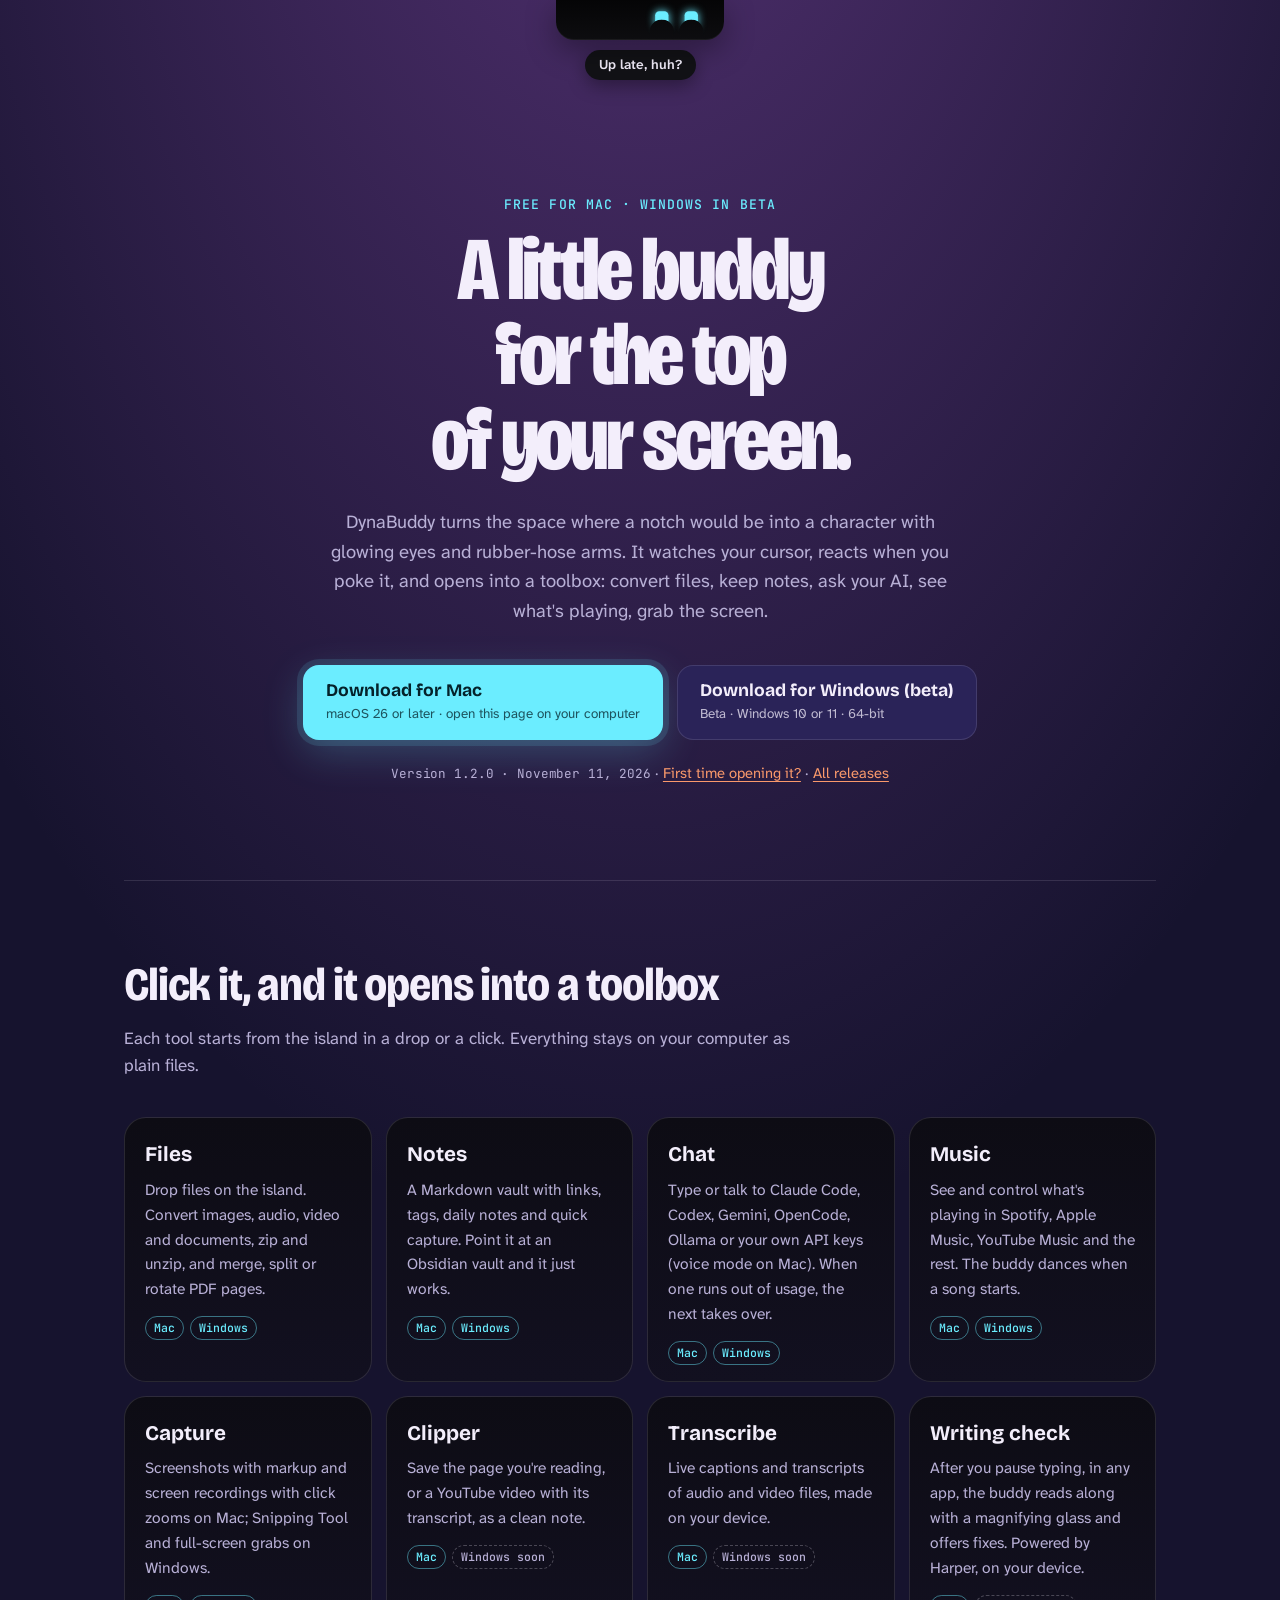
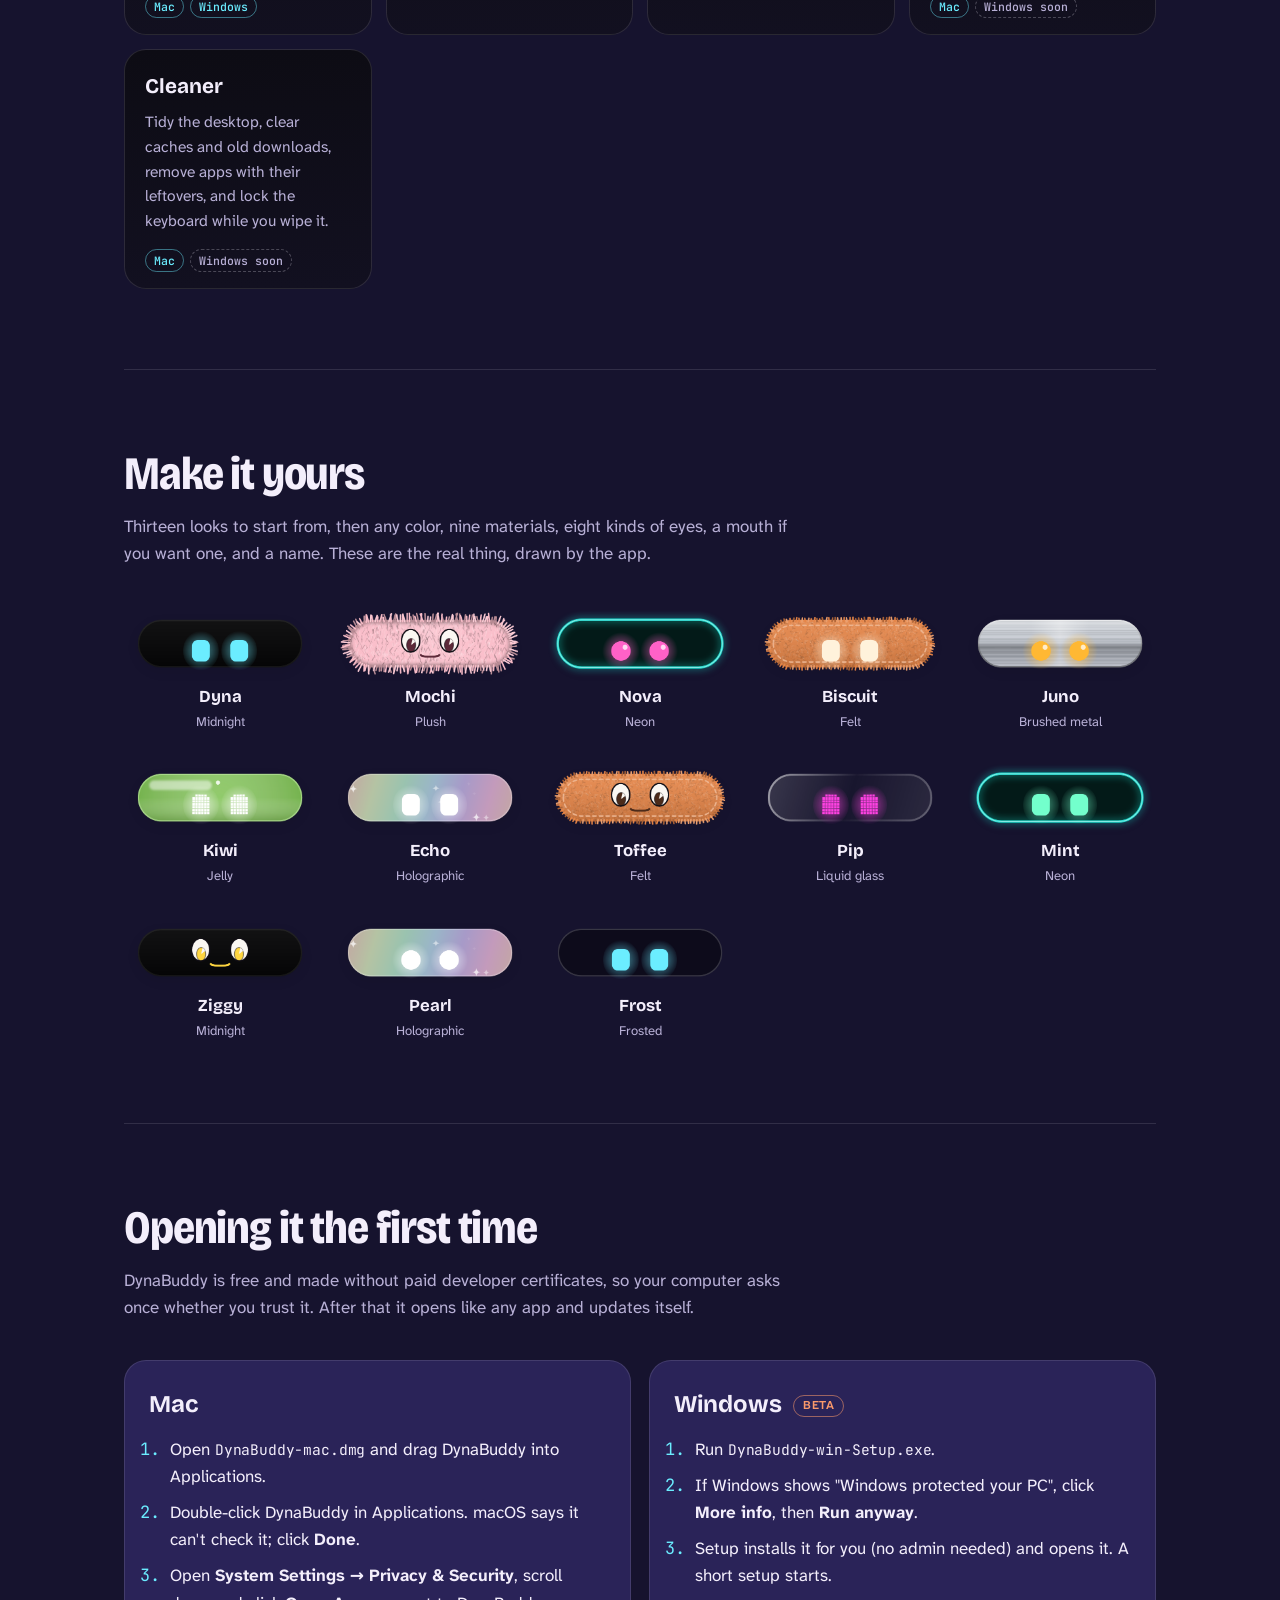
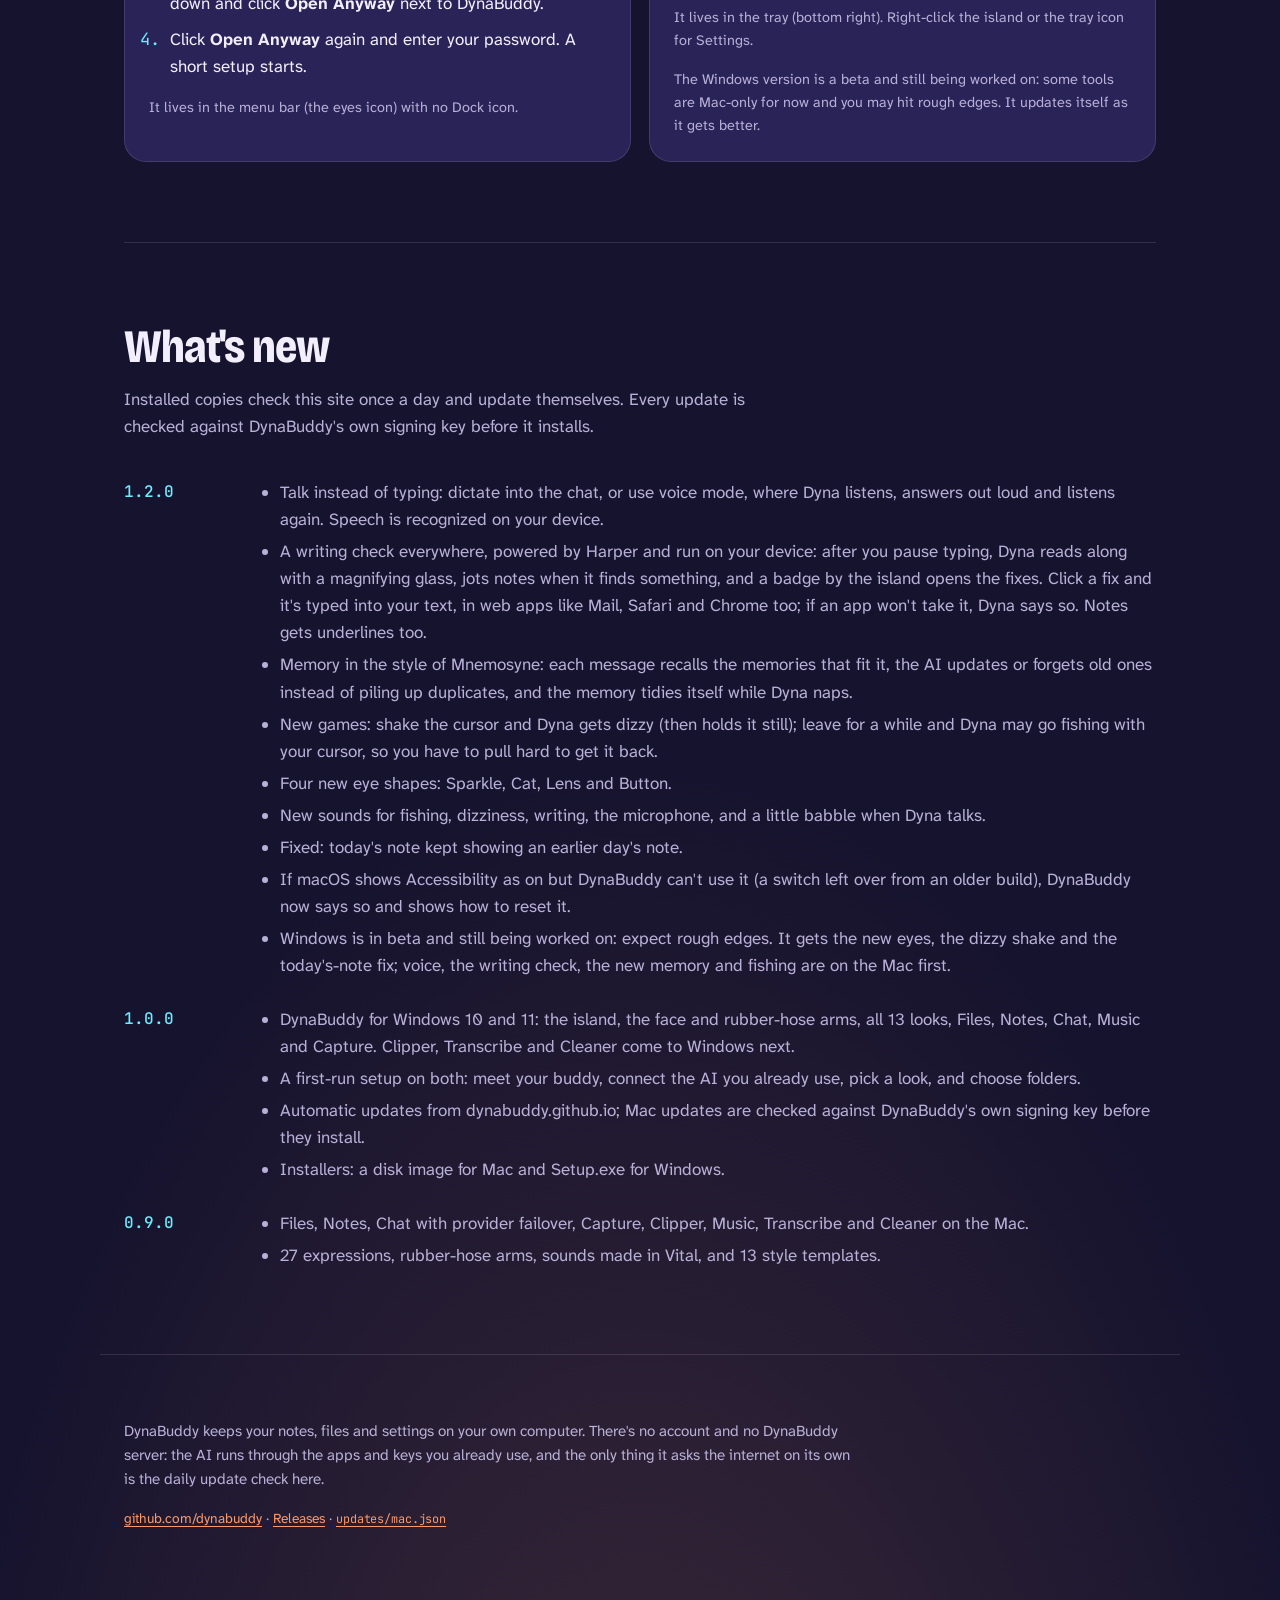
==== index.html @ 3974b32d "DynaBuddy 1.2.0" ====
<!doctype html>
<html lang="en">
<head>
  <meta charset="utf-8">
  <meta name="viewport" content="width=device-width, initial-scale=1">
  <title>DynaBuddy</title>
  <meta name="description" content="A little character that lives at the top of your screen, with a toolbox for files, notes, AI chat, music and screenshots. Free for Mac and Windows.">
  <meta property="og:title" content="DynaBuddy">
  <meta property="og:description" content="A little buddy for the top of your screen. Free for Mac and Windows.">
  <meta property="og:image" content="https://dynabuddy.github.io/img/looks/mochi.png">
  <meta name="theme-color" content="#16132e">
  <link rel="icon" href="img/icon.png">
  <link rel="preconnect" href="https://fonts.googleapis.com">
  <link rel="preconnect" href="https://fonts.gstatic.com" crossorigin>
  <link href="https://fonts.googleapis.com/css2?family=Atkinson+Hyperlegible+Next:wght@400;600&family=Bricolage+Grotesque:opsz,wdth,wght@12..96,75..100,500..800&family=JetBrains+Mono:wght@500&display=swap" rel="stylesheet">
  <link rel="stylesheet" href="style.css">
</head>
<body>
  <!-- The page's top edge is a screen's top edge, and the buddy hangs from it. -->
  <div class="island-dock" aria-hidden="false">
    <button class="island" id="island" aria-expanded="false" aria-label="DynaBuddy. Click to open, or poke it a few times.">
      <canvas id="face" width="300" height="80"></canvas>
      <span class="island-menu" id="island-menu">
        <a href="#download">Download</a>
        <a href="#tools">Tools</a>
        <a href="#looks">Looks</a>
        <a href="#install">Install help</a>
        <a href="#updates">What's new</a>
      </span>
    </button>
    <p class="island-speech" id="speech" role="status" aria-live="polite"></p>
  </div>

  <header class="hero">
    <p class="kicker">Free for Mac · Windows in beta</p>
    <h1>A little buddy for the top of&nbsp;your&nbsp;screen.</h1>
    <p class="lede">DynaBuddy turns the space where a notch would be into a character with glowing eyes and rubber-hose arms. It watches your cursor, reacts when you poke it, and opens into a toolbox: convert files, keep notes, ask your AI, see what's playing, grab the screen.</p>
    <div class="cta" id="download">
      <a class="button primary" id="dl-primary" href="https://github.com/dynabuddy/dynabuddy.github.io/releases/latest/download/DynaBuddy-mac.dmg">
        <span class="button-title" id="dl-primary-title">Download for Mac</span>
        <span class="button-note" id="dl-primary-note">macOS 26 or later · Apple silicon and Intel</span>
      </a>
      <a class="button" id="dl-secondary" href="https://github.com/dynabuddy/dynabuddy.github.io/releases/latest/download/DynaBuddy-win-Setup.exe">
        <span class="button-title" id="dl-secondary-title">Download for Windows (beta)</span>
        <span class="button-note" id="dl-secondary-note">Beta · Windows 10 or 11 · 64-bit</span>
      </a>
    </div>
    <p class="version"><span class="mono" id="version">Latest version</span> · <a href="#install">First time opening it?</a> · <a href="https://github.com/dynabuddy/dynabuddy.github.io/releases">All releases</a></p>
  </header>

  <main>
    <section class="tools" id="tools" aria-labelledby="tools-title">
      <h2 id="tools-title">Click it, and it opens into a toolbox</h2>
      <p class="section-lede">Each tool starts from the island in a drop or a click. Everything stays on your computer as plain files.</p>
      <ul class="tool-list">
        <li>
          <h3>Files</h3>
          <p>Drop files on the island. Convert images, audio, video and documents, zip and unzip, and merge, split or rotate PDF pages.</p>
          <p class="where"><span class="on">Mac</span><span class="on">Windows</span></p>
        </li>
        <li>
          <h3>Notes</h3>
          <p>A Markdown vault with links, tags, daily notes and quick capture. Point it at an Obsidian vault and it just works.</p>
          <p class="where"><span class="on">Mac</span><span class="on">Windows</span></p>
        </li>
        <li>
          <h3>Chat</h3>
          <p>Type or talk to Claude Code, Codex, Gemini, OpenCode, Ollama or your own API keys (voice mode on Mac). When one runs out of usage, the next takes over.</p>
          <p class="where"><span class="on">Mac</span><span class="on">Windows</span></p>
        </li>
        <li>
          <h3>Music</h3>
          <p>See and control what's playing in Spotify, Apple Music, YouTube Music and the rest. The buddy dances when a song starts.</p>
          <p class="where"><span class="on">Mac</span><span class="on">Windows</span></p>
        </li>
        <li>
          <h3>Capture</h3>
          <p>Screenshots with markup and screen recordings with click zooms on Mac; Snipping Tool and full-screen grabs on Windows.</p>
          <p class="where"><span class="on">Mac</span><span class="on">Windows</span></p>
        </li>
        <li>
          <h3>Clipper</h3>
          <p>Save the page you're reading, or a YouTube video with its transcript, as a clean note.</p>
          <p class="where"><span class="on">Mac</span><span>Windows soon</span></p>
        </li>
        <li>
          <h3>Transcribe</h3>
          <p>Live captions and transcripts of audio and video files, made on your device.</p>
          <p class="where"><span class="on">Mac</span><span>Windows soon</span></p>
        </li>
        <li>
          <h3>Writing check</h3>
          <p>After you pause typing, in any app, the buddy reads along with a magnifying glass and offers fixes. Powered by Harper, on your device.</p>
          <p class="where"><span class="on">Mac</span><span>Windows soon</span></p>
        </li>
        <li>
          <h3>Cleaner</h3>
          <p>Tidy the desktop, clear caches and old downloads, remove apps with their leftovers, and lock the keyboard while you wipe it.</p>
          <p class="where"><span class="on">Mac</span><span>Windows soon</span></p>
        </li>
      </ul>
    </section>

    <section class="looks" id="looks" aria-labelledby="looks-title">
      <h2 id="looks-title">Make it yours</h2>
      <p class="section-lede">Thirteen looks to start from, then any color, nine materials, eight kinds of eyes, a mouth if you want one, and a name. These are the real thing, drawn by the app.</p>
      <ul class="look-grid" id="look-grid">
        <li><img src="img/looks/dyna.png" alt="Dyna: a black pill with glowing cyan eyes" loading="lazy"><span>Dyna</span><small>Midnight</small></li>
        <li><img src="img/looks/mochi.png" alt="Mochi: pink fur with cartoon eyes and a smile" loading="lazy"><span>Mochi</span><small>Plush</small></li>
        <li><img src="img/looks/nova.png" alt="Nova: a teal neon outline with pink round eyes" loading="lazy"><span>Nova</span><small>Neon</small></li>
        <li><img src="img/looks/biscuit.png" alt="Biscuit: orange felt with stitching and cream eyes" loading="lazy"><span>Biscuit</span><small>Felt</small></li>
        <li><img src="img/looks/juno.png" alt="Juno: brushed silver metal with amber round eyes" loading="lazy"><span>Juno</span><small>Brushed metal</small></li>
        <li><img src="img/looks/kiwi.png" alt="Kiwi: lime jelly with white pixel eyes" loading="lazy"><span>Kiwi</span><small>Jelly</small></li>
        <li><img src="img/looks/echo.png" alt="Echo: a pearly holographic pill with white eyes" loading="lazy"><span>Echo</span><small>Holographic</small></li>
        <li><img src="img/looks/toffee.png" alt="Toffee: orange felt with brown cartoon eyes" loading="lazy"><span>Toffee</span><small>Felt</small></li>
        <li><img src="img/looks/pip.png" alt="Pip: clear glass with magenta pixel eyes" loading="lazy"><span>Pip</span><small>Liquid glass</small></li>
        <li><img src="img/looks/mint.png" alt="Mint: teal neon with mint eyes" loading="lazy"><span>Mint</span><small>Neon</small></li>
        <li><img src="img/looks/ziggy.png" alt="Ziggy: a black pill with yellow cartoon eyes" loading="lazy"><span>Ziggy</span><small>Midnight</small></li>
        <li><img src="img/looks/pearl.png" alt="Pearl: holographic with round white eyes" loading="lazy"><span>Pearl</span><small>Holographic</small></li>
        <li><img src="img/looks/frost.png" alt="Frost: frosted glass with cyan eyes" loading="lazy"><span>Frost</span><small>Frosted</small></li>
      </ul>
    </section>

    <section class="install" id="install" aria-labelledby="install-title">
      <h2 id="install-title">Opening it the first time</h2>
      <p class="section-lede">DynaBuddy is free and made without paid developer certificates, so your computer asks once whether you trust it. After that it opens like any app and updates itself.</p>
      <div class="install-cols">
        <div class="install-card">
          <h3>Mac</h3>
          <ol>
            <li>Open <span class="mono">DynaBuddy-mac.dmg</span> and drag DynaBuddy into Applications.</li>
            <li>Double-click DynaBuddy in Applications. macOS says it can't check it; click <b>Done</b>.</li>
            <li>Open <b>System Settings → Privacy &amp; Security</b>, scroll down and click <b>Open Anyway</b> next to DynaBuddy.</li>
            <li>Click <b>Open Anyway</b> again and enter your password. A short setup starts.</li>
          </ol>
          <p class="note">It lives in the menu bar (the eyes icon) with no Dock icon.</p>
        </div>
        <div class="install-card">
          <h3>Windows <span class="beta">Beta</span></h3>
          <ol>
            <li>Run <span class="mono">DynaBuddy-win-Setup.exe</span>.</li>
            <li>If Windows shows "Windows protected your PC", click <b>More info</b>, then <b>Run anyway</b>.</li>
            <li>Setup installs it for you (no admin needed) and opens it. A short setup starts.</li>
          </ol>
          <p class="note">It lives in the tray (bottom right). Right-click the island or the tray icon for Settings.</p>
          <p class="note">The Windows version is a beta and still being worked on: some tools are Mac-only for now and you may hit rough edges. It updates itself as it gets better.</p>
        </div>
      </div>
    </section>

    <section class="updates" id="updates" aria-labelledby="updates-title">
      <h2 id="updates-title">What's new</h2>
      <p class="section-lede">Installed copies check this site once a day and update themselves. Every update is checked against DynaBuddy's own signing key before it installs.</p>
      <div id="changelog" class="changelog"></div>
    </section>
  </main>

  <footer>
    <p>DynaBuddy keeps your notes, files and settings on your own computer. There's no account and no DynaBuddy server: the AI runs through the apps and keys you already use, and the only thing it asks the internet on its own is the daily update check here.</p>
    <p class="fine"><a href="https://github.com/dynabuddy">github.com/dynabuddy</a> · <a href="https://github.com/dynabuddy/dynabuddy.github.io/releases">Releases</a> · <a href="updates/mac.json" class="mono">updates/mac.json</a></p>
  </footer>

  <script src="island.js"></script>
  <script src="site.js"></script>
</body>
</html>
---- style.css ----
/* DynaBuddy site. Palette from the app's dusk wallpaper; the eyes' cyan is the only bright accent. */
:root {
  --night: #16132e;      /* page */
  --dusk: #2a2358;       /* raised surfaces */
  --violet: #8c4db2;     /* horizon band */
  --peach: #fa996b;      /* warm accent, links */
  --eye: #6bedff;        /* the buddy's eyes: primary action */
  --paper: #f3eefb;      /* text */
  --muted: #b8b0d6;
  --ink: #050506;        /* the island */
  --line: rgba(243, 238, 251, 0.12);
  --display: "Bricolage Grotesque", "Segoe UI", system-ui, sans-serif;
  --body: "Atkinson Hyperlegible Next", "Segoe UI", system-ui, sans-serif;
  --mono: "JetBrains Mono", ui-monospace, Menlo, Consolas, monospace;
  color-scheme: dark;
}

* { box-sizing: border-box; }
html { scroll-behavior: smooth; }
body {
  margin: 0;
  background:
    radial-gradient(120% 60% at 50% -10%, rgba(140, 77, 178, 0.55), transparent 60%),
    radial-gradient(80% 40% at 50% 110%, rgba(250, 153, 107, 0.18), transparent 70%),
    var(--night);
  color: var(--paper);
  font: 400 1.0625rem/1.6 var(--body);
  -webkit-font-smoothing: antialiased;
  min-height: 100vh;
}
a { color: var(--peach); text-underline-offset: 3px; }
a:hover { color: #ffc2a3; }
:focus-visible { outline: 2px solid var(--eye); outline-offset: 3px; border-radius: 6px; }
.mono { font-family: var(--mono); font-size: 0.86em; letter-spacing: -0.01em; }

/* ---- The island, hanging from the top edge ---- */
.island-dock {
  position: fixed;
  top: 0;
  left: 50%;
  transform: translateX(-50%);
  z-index: 10;
  display: flex;
  flex-direction: column;
  align-items: center;
  pointer-events: none;
}
.island {
  pointer-events: auto;
  position: relative;
  width: 168px;
  height: 40px;
  border: 0;
  padding: 0;
  margin: 0;
  cursor: pointer;
  color: inherit;
  background: linear-gradient(var(--ink), #0d0d10);
  border-radius: 0 0 18px 18px;
  box-shadow: 0 10px 30px rgba(0, 0, 0, 0.35), inset 0 -1px 0 rgba(255, 255, 255, 0.06);
  transition: width 420ms cubic-bezier(.2, 1.4, .4, 1), height 420ms cubic-bezier(.2, 1.4, .4, 1), border-radius 420ms;
  overflow: hidden;
}
/* The flared shoulders where it meets the top edge. */
.island::before, .island::after {
  content: "";
  position: absolute;
  top: 0;
  width: 9px;
  height: 9px;
  background: radial-gradient(circle at 0 100%, transparent 8.5px, var(--ink) 9px);
}
.island::before { left: -9px; transform: scaleX(-1); }
.island::after { right: -9px; }
.island:hover { width: 214px; height: 46px; }
.island[aria-expanded="true"] { width: min(440px, 92vw); height: 150px; border-radius: 0 0 30px 30px; cursor: default; }
#face { position: absolute; top: 0; left: 50%; transform: translateX(-50%); width: 300px; height: 80px; }
.island-menu {
  position: absolute;
  inset: 70px 18px 18px;
  display: flex;
  flex-wrap: wrap;
  gap: 8px;
  justify-content: center;
  align-content: center;
  opacity: 0;
  transition: opacity 200ms 120ms;
}
.island[aria-expanded="true"] .island-menu { opacity: 1; }
.island:not([aria-expanded="true"]) .island-menu { visibility: hidden; }
.island-menu a {
  font: 600 0.88rem/1 var(--body);
  color: var(--paper);
  text-decoration: none;
  padding: 9px 12px;
  border-radius: 999px;
  background: rgba(255, 255, 255, 0.07);
}
.island-menu a:hover { background: rgba(107, 237, 255, 0.16); color: var(--eye); }
.island-speech {
  margin: 10px 0 0;
  padding: 6px 14px;
  border-radius: 999px;
  background: #121216;
  color: var(--paper);
  font: 600 0.85rem/1.3 var(--body);
  box-shadow: 0 6px 18px rgba(0, 0, 0, 0.35);
  opacity: 0;
  transform: translateY(-6px);
  transition: opacity 200ms, transform 200ms;
}
.island-speech.show { opacity: 1; transform: none; }

/* ---- Hero ---- */
.hero {
  max-width: 980px;
  margin: 0 auto;
  padding: clamp(9rem, 22vh, 13rem) 24px 5rem;
  text-align: center;
}
.kicker {
  margin: 0 0 1rem;
  font: 500 0.82rem/1 var(--mono);
  letter-spacing: 0.08em;
  text-transform: uppercase;
  color: var(--eye);
}
h1, h2, h3 { font-family: var(--display); font-optical-sizing: auto; }
h1 {
  margin: 0 auto;
  max-width: 14ch;
  font-size: clamp(2.7rem, 7.4vw, 5.6rem);
  font-weight: 800;
  font-stretch: 78%;
  line-height: 0.95;
  letter-spacing: -0.035em;
  text-wrap: balance;
}
.lede {
  max-width: 40rem;
  margin: 1.6rem auto 2.4rem;
  font-size: 1.16rem;
  color: var(--muted);
  text-wrap: pretty;
}
.cta { display: flex; flex-wrap: wrap; gap: 14px; justify-content: center; }
.button {
  display: inline-flex;
  flex-direction: column;
  align-items: flex-start;
  gap: 2px;
  min-width: 250px;
  padding: 14px 22px;
  border-radius: 16px;
  text-decoration: none;
  color: var(--paper);
  background: var(--dusk);
  border: 1px solid var(--line);
  transition: transform 160ms, background 160ms;
}
.button:hover { transform: translateY(-2px); color: var(--paper); background: #342c6a; }
.button.primary { background: var(--eye); color: #04222a; border-color: transparent; box-shadow: 0 0 0 6px rgba(107, 237, 255, 0.12), 0 12px 40px rgba(107, 237, 255, 0.22); }
.button.primary:hover { background: #8ff2ff; color: #04222a; }
.button-title { font: 700 1.1rem/1.2 var(--display); }
.button-note { font-size: 0.84rem; opacity: 0.75; }
.version { margin-top: 1.4rem; font-size: 0.92rem; color: var(--muted); }

/* ---- Sections ---- */
main { max-width: 1080px; margin: 0 auto; padding: 0 24px; }
section { padding: 5rem 0; border-top: 1px solid var(--line); }
h2 {
  margin: 0;
  font-size: clamp(1.9rem, 4vw, 2.9rem);
  font-weight: 750;
  font-stretch: 85%;
  letter-spacing: -0.025em;
  line-height: 1.05;
}
.section-lede { max-width: 42rem; color: var(--muted); margin: 0.9rem 0 2.4rem; }

.tool-list {
  list-style: none;
  margin: 0;
  padding: 0;
  display: grid;
  grid-template-columns: repeat(auto-fill, minmax(230px, 1fr));
  gap: 14px;
}
.tool-list li {
  padding: 20px 20px 16px;
  border-radius: 22px;
  background: linear-gradient(180deg, #0d0c14, #121020);
  border: 1px solid var(--line);
}
.tool-list h3 { margin: 0 0 0.4rem; font-size: 1.3rem; font-weight: 700; }
.tool-list p { margin: 0; font-size: 0.97rem; color: var(--muted); }
.where { display: flex; gap: 6px; margin-top: 0.9rem !important; }
.where span {
  font: 500 0.72rem/1 var(--mono);
  padding: 5px 8px;
  border-radius: 999px;
  border: 1px dashed rgba(243, 238, 251, 0.25);
  color: var(--muted);
}
.where .on { border: 1px solid rgba(107, 237, 255, 0.45); color: var(--eye); }

.look-grid {
  list-style: none;
  margin: 0;
  padding: 0;
  display: grid;
  grid-template-columns: repeat(auto-fill, minmax(190px, 1fr));
  gap: 26px 18px;
}
.look-grid li { text-align: center; }
.look-grid img { width: 100%; max-width: 200px; height: auto; display: block; margin: 0 auto 6px; transition: transform 300ms cubic-bezier(.2, 1.6, .4, 1); }
.look-grid li:hover img { transform: translateY(-4px) rotate(-1.5deg) scale(1.04); }
.look-grid span { display: block; font: 700 1.05rem/1.2 var(--display); }
.look-grid small { color: var(--muted); font-size: 0.82rem; }

.install-cols { display: grid; grid-template-columns: repeat(auto-fit, minmax(300px, 1fr)); gap: 18px; }
.install-card { padding: 24px; border-radius: 22px; background: var(--dusk); border: 1px solid var(--line); }
.install-card h3 { margin: 0 0 0.8rem; font-size: 1.5rem; }
.install-card ol { margin: 0; padding-left: 1.3rem; }
.install-card li { margin-bottom: 0.55rem; }
.install-card li::marker { font-family: var(--mono); color: var(--eye); }
.note { margin: 1rem 0 0; font-size: 0.9rem; color: var(--muted); }
.beta { display: inline-block; vertical-align: middle; margin-left: 0.4rem; padding: 0.1rem 0.55rem; border: 1px solid rgba(250, 153, 107, 0.55); border-radius: 999px; color: var(--peach); font: 600 0.75rem/1.4 var(--body); letter-spacing: 0.04em; text-transform: uppercase; }

.changelog { display: grid; gap: 22px; }
.release { display: grid; grid-template-columns: 7.5rem 1fr; gap: 18px; }
.release h3 { margin: 0; font: 500 1rem/1.6 var(--mono); color: var(--eye); }
.release ul { margin: 0; padding-left: 1.1rem; color: var(--muted); }
.release li { margin-bottom: 0.3rem; }

footer {
  max-width: 1080px;
  margin: 0 auto;
  padding: 3rem 24px 5rem;
  border-top: 1px solid var(--line);
  color: var(--muted);
  font-size: 0.95rem;
}
footer p { max-width: 46rem; }
.fine { font-size: 0.86rem; }

@media (max-width: 640px) {
  .hero { padding-top: 8rem; }
  .button { min-width: 100%; }
  .release { grid-template-columns: 1fr; gap: 4px; }
}

@media (prefers-reduced-motion: reduce) {
  html { scroll-behavior: auto; }
  .island, .look-grid img, .button, .island-speech { transition: none; }
}
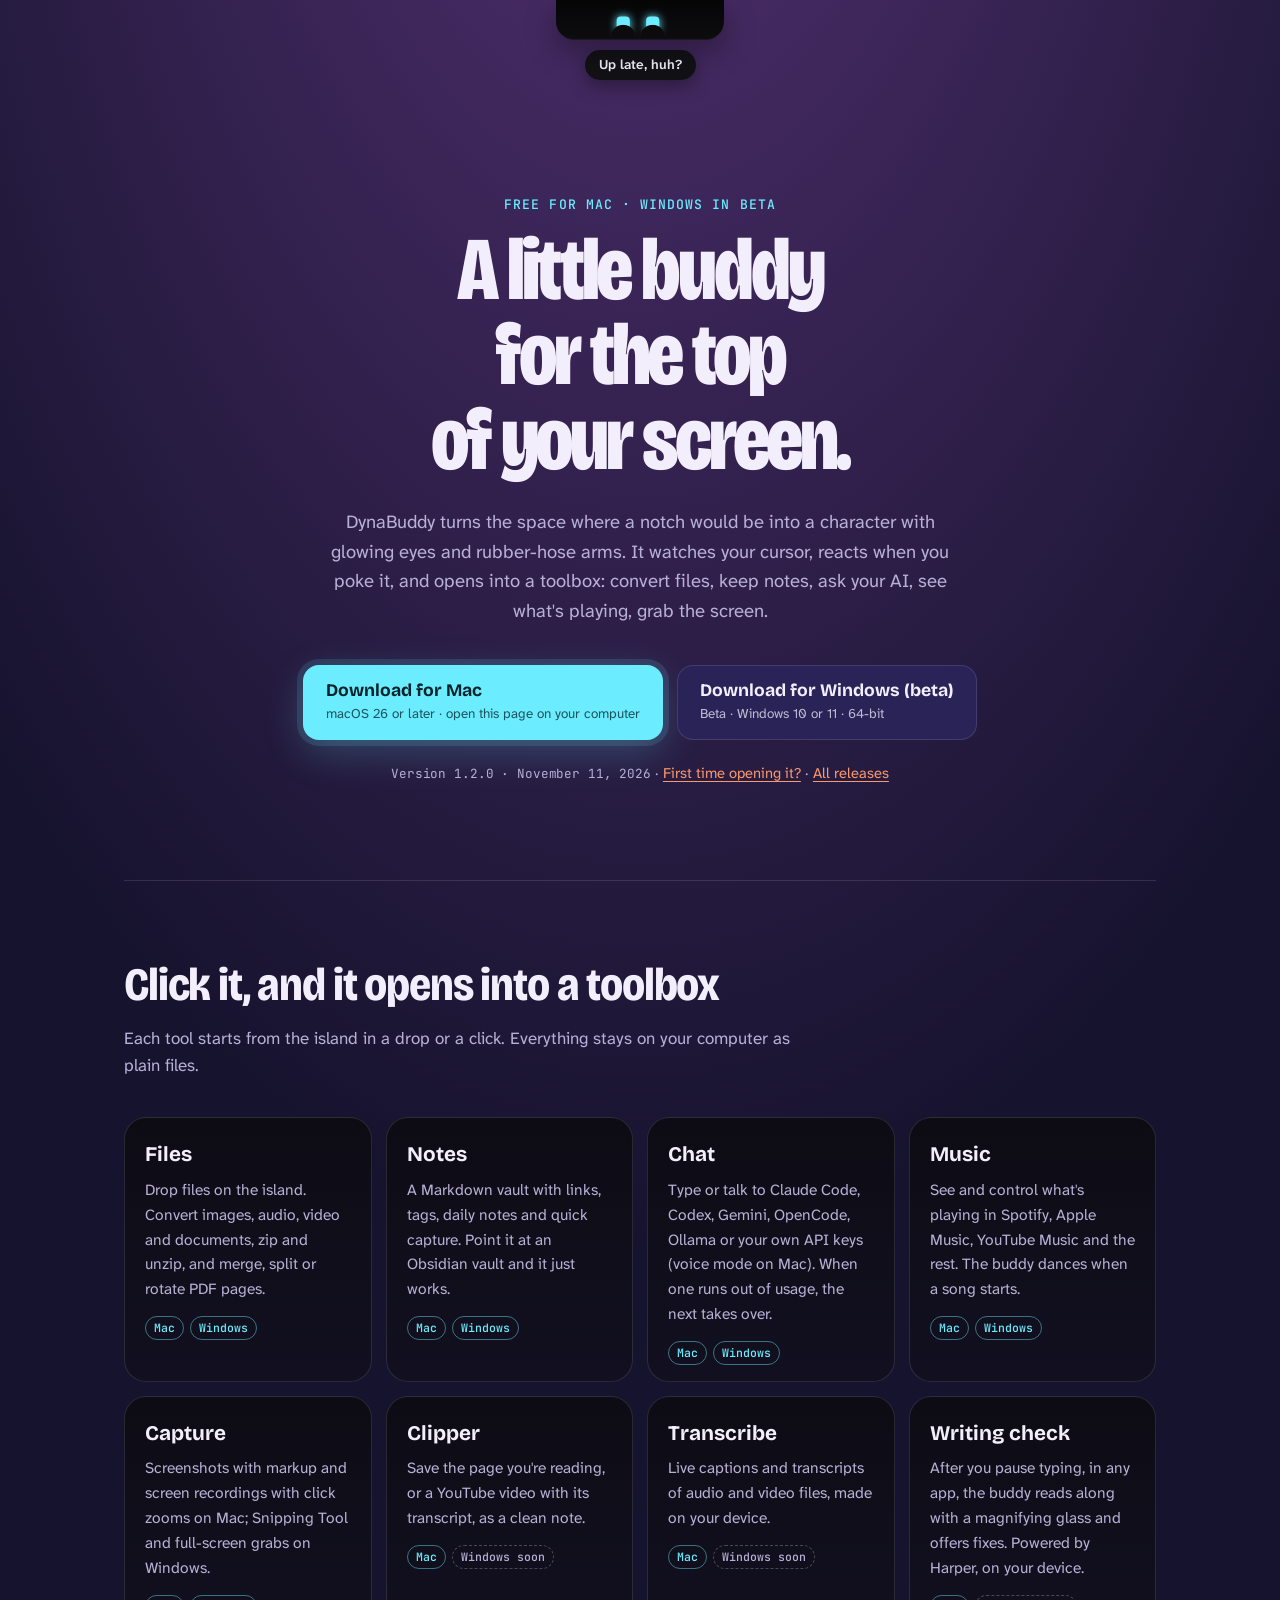
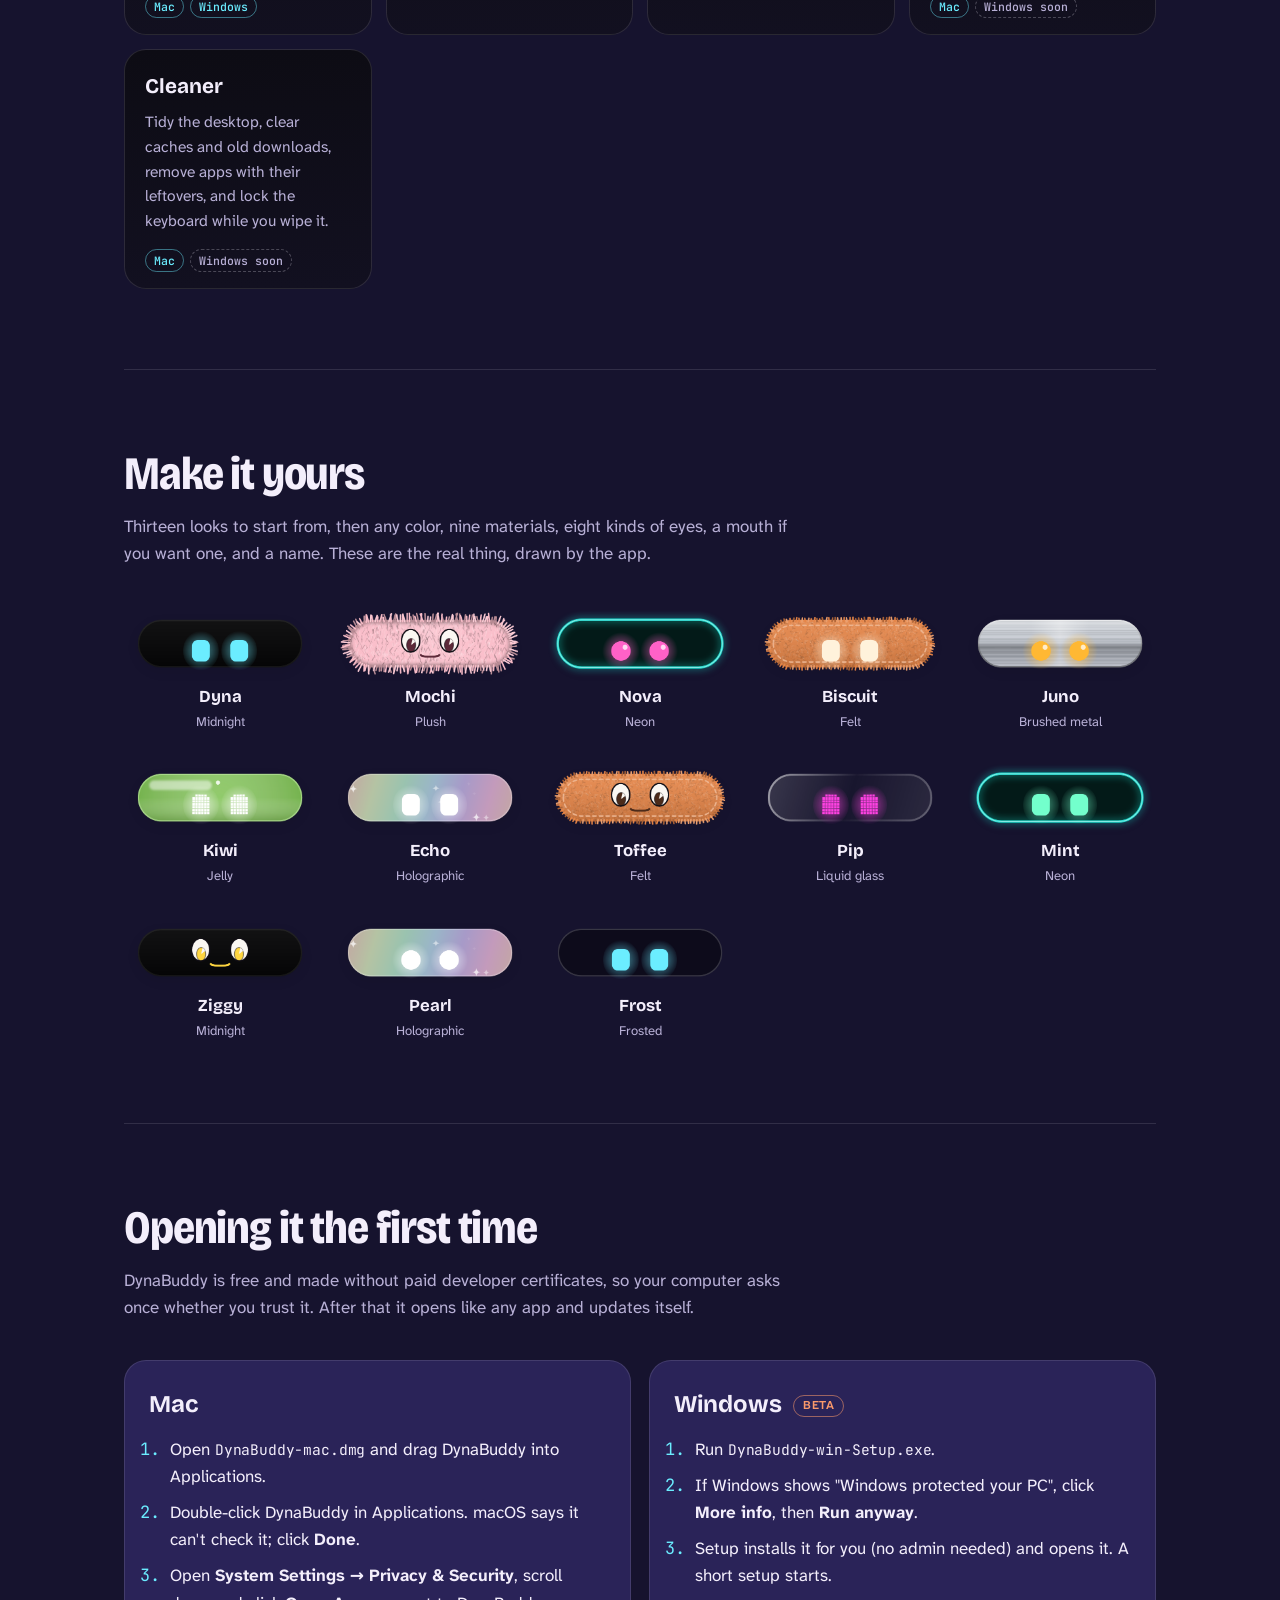
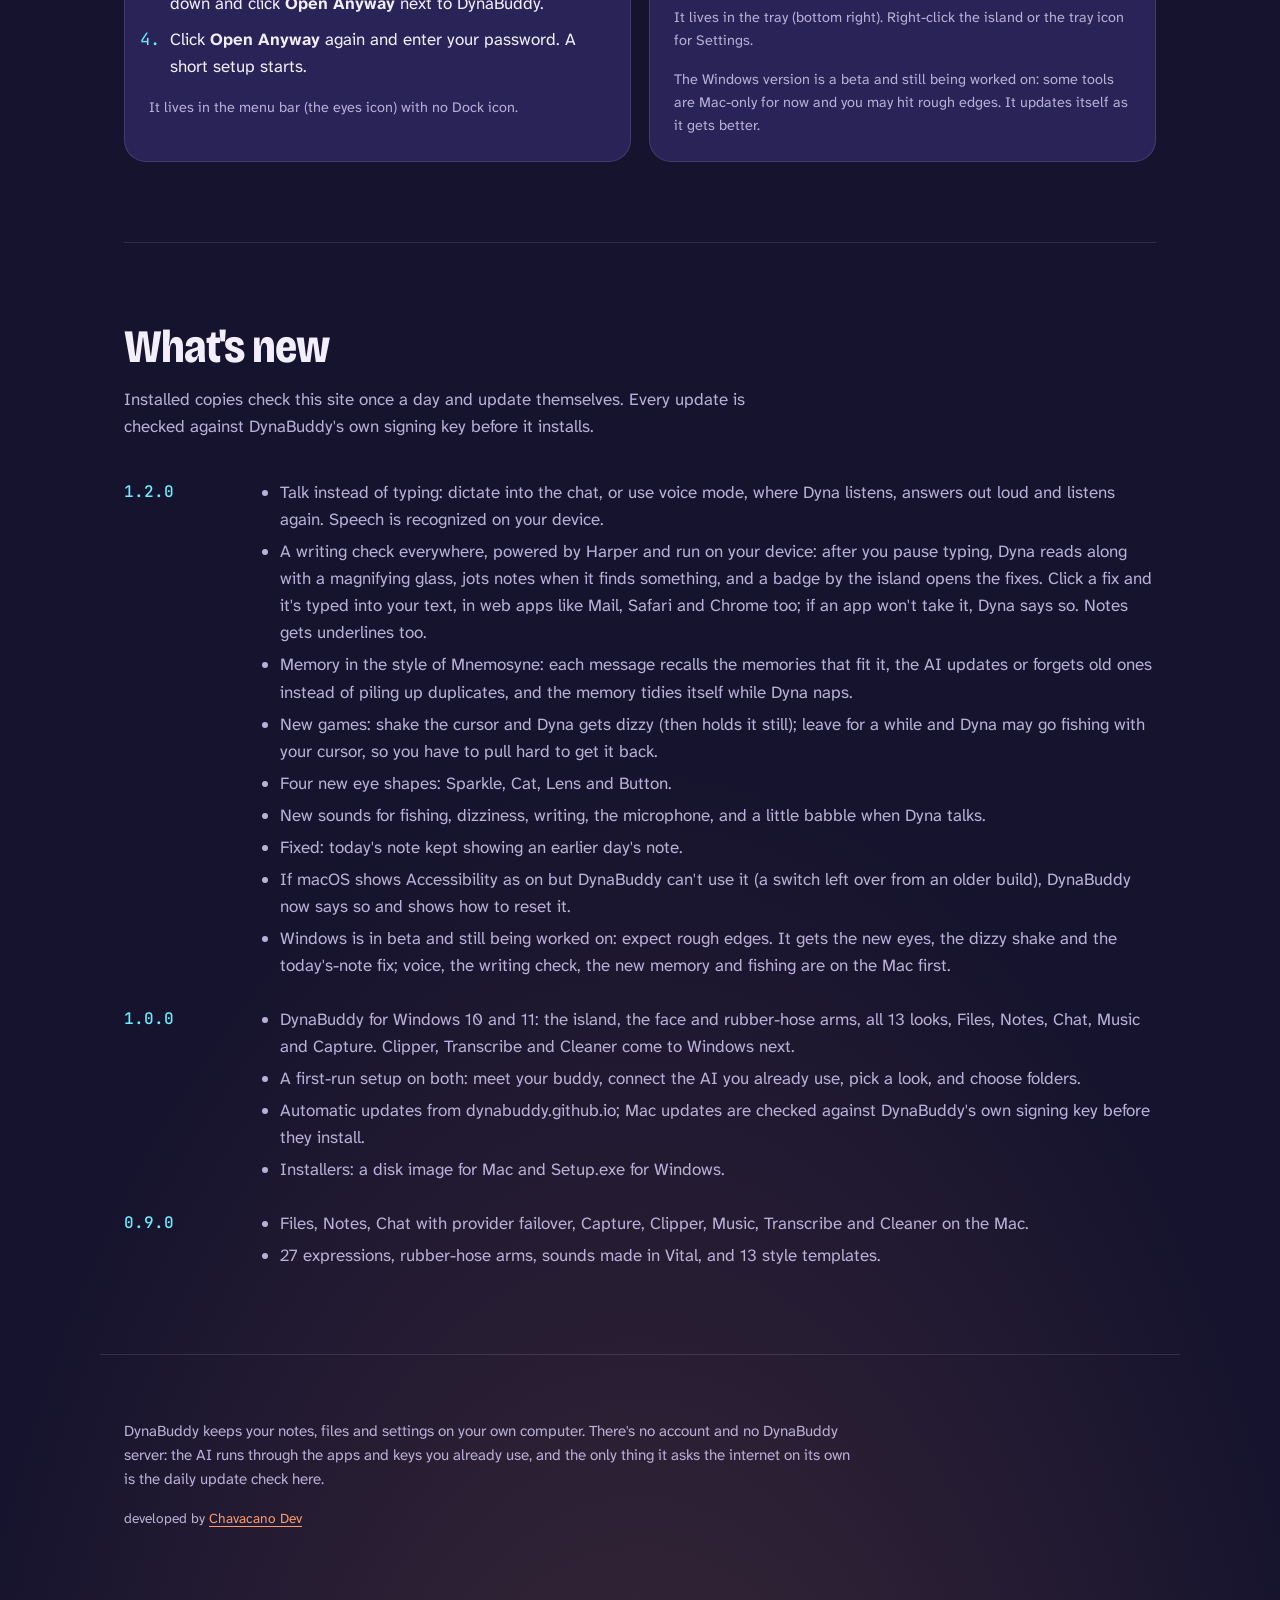
==== commit b6ec186b: "Replace footer links with developer credit linking to Threads Co-Authored-By: Claude Haiku 5.5 <nore" ====
--- a/index.html
+++ b/index.html
@@ -157,7 +157,7 @@
 
   <footer>
     <p>DynaBuddy keeps your notes, files and settings on your own computer. There's no account and no DynaBuddy server: the AI runs through the apps and keys you already use, and the only thing it asks the internet on its own is the daily update check here.</p>
-    <p class="fine"><a href="https://github.com/dynabuddy">github.com/dynabuddy</a> · <a href="https://github.com/dynabuddy/dynabuddy.github.io/releases">Releases</a> · <a href="updates/mac.json" class="mono">updates/mac.json</a></p>
+    <p class="fine">developed by <a href="https://www.threads.com/@chavacano_dev?igshid=NTc4MTIwNjQ2YQ==" target="_blank" rel="noopener">Chavacano Dev</a></p>
   </footer>
 
   <script src="island.js"></script>
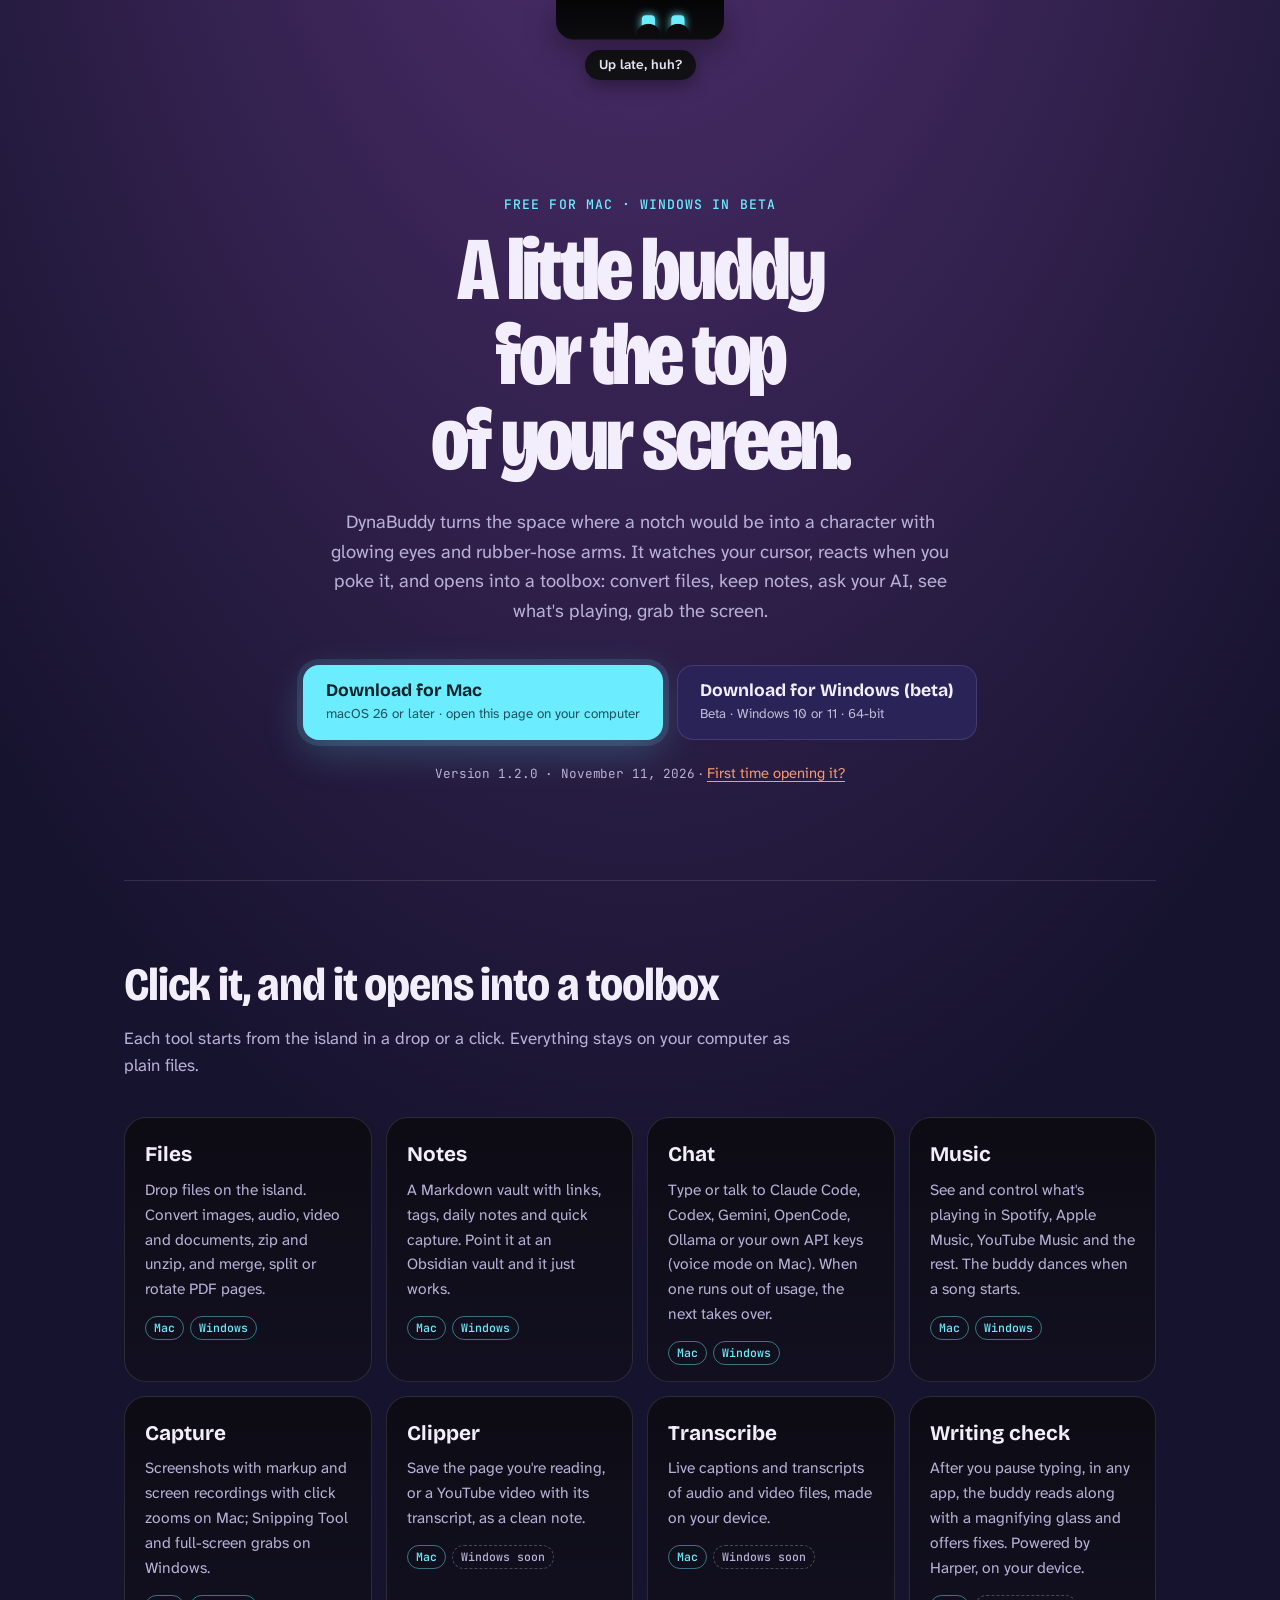
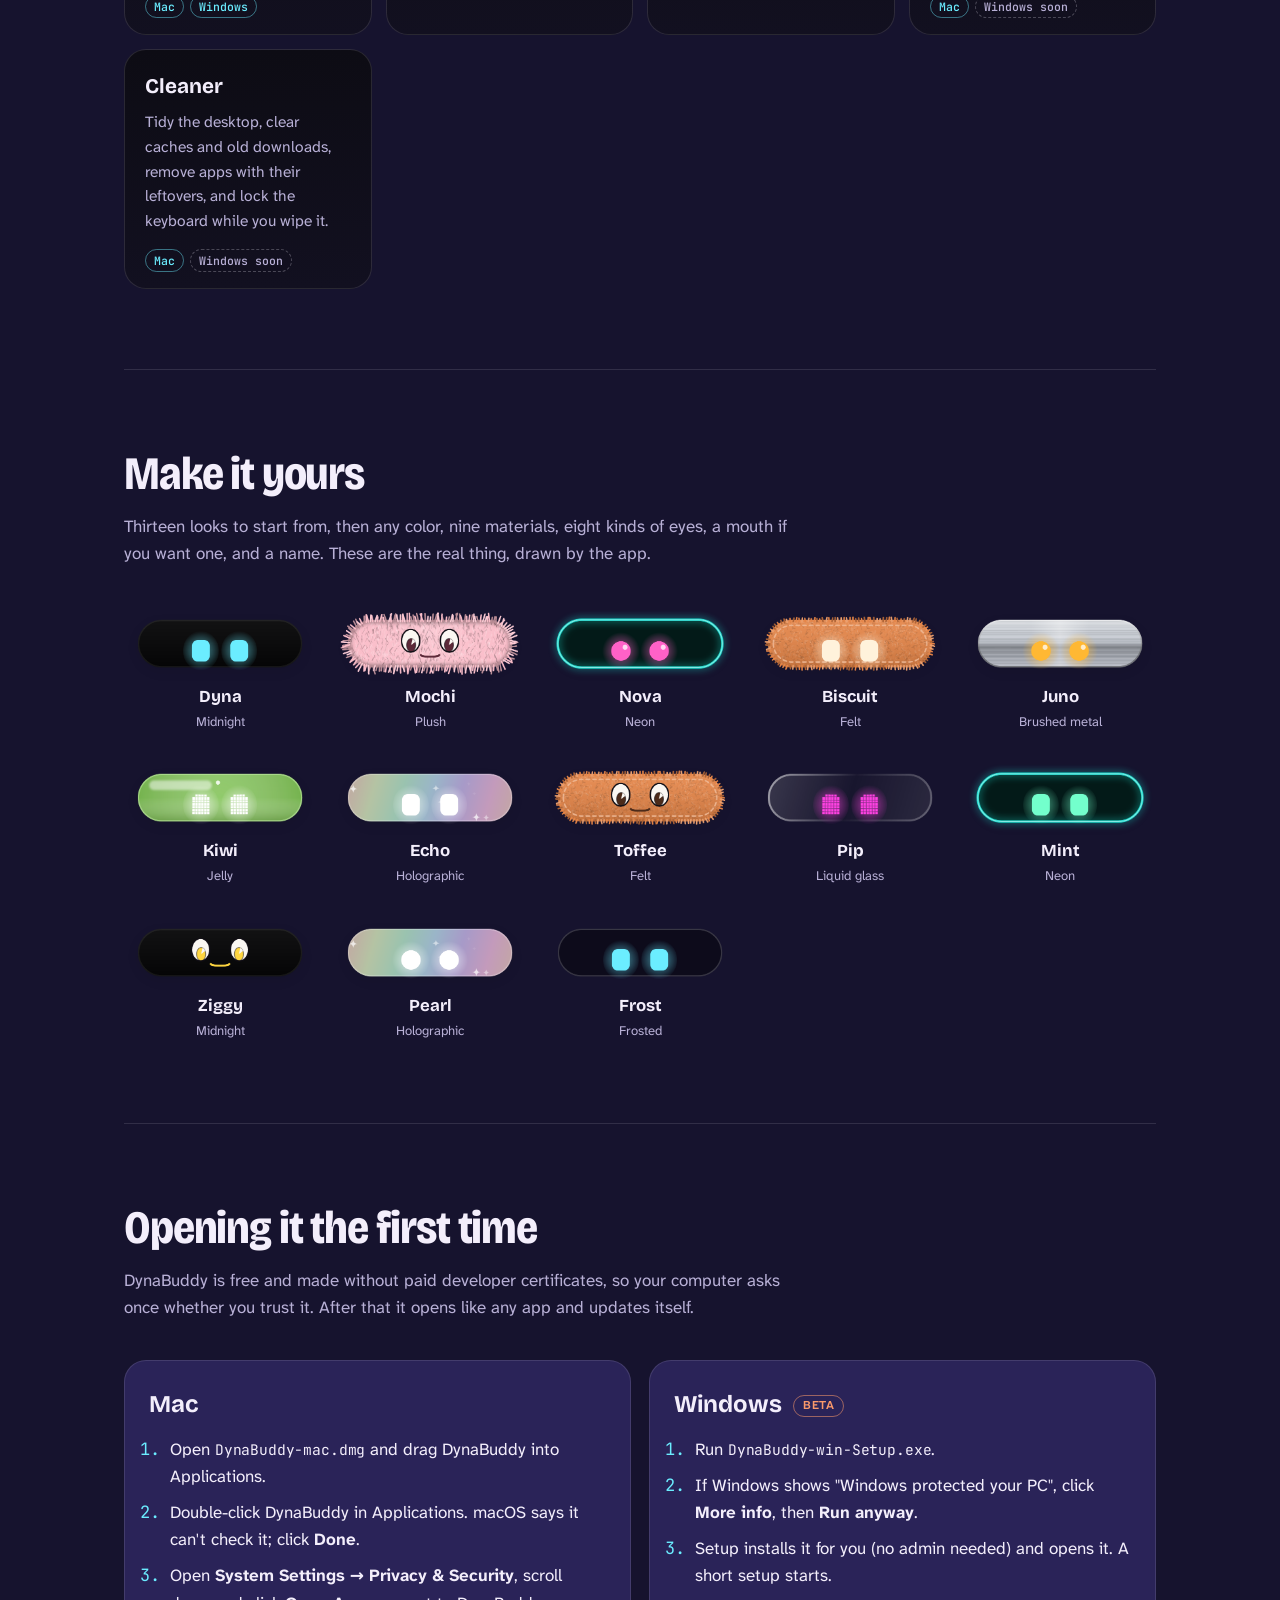
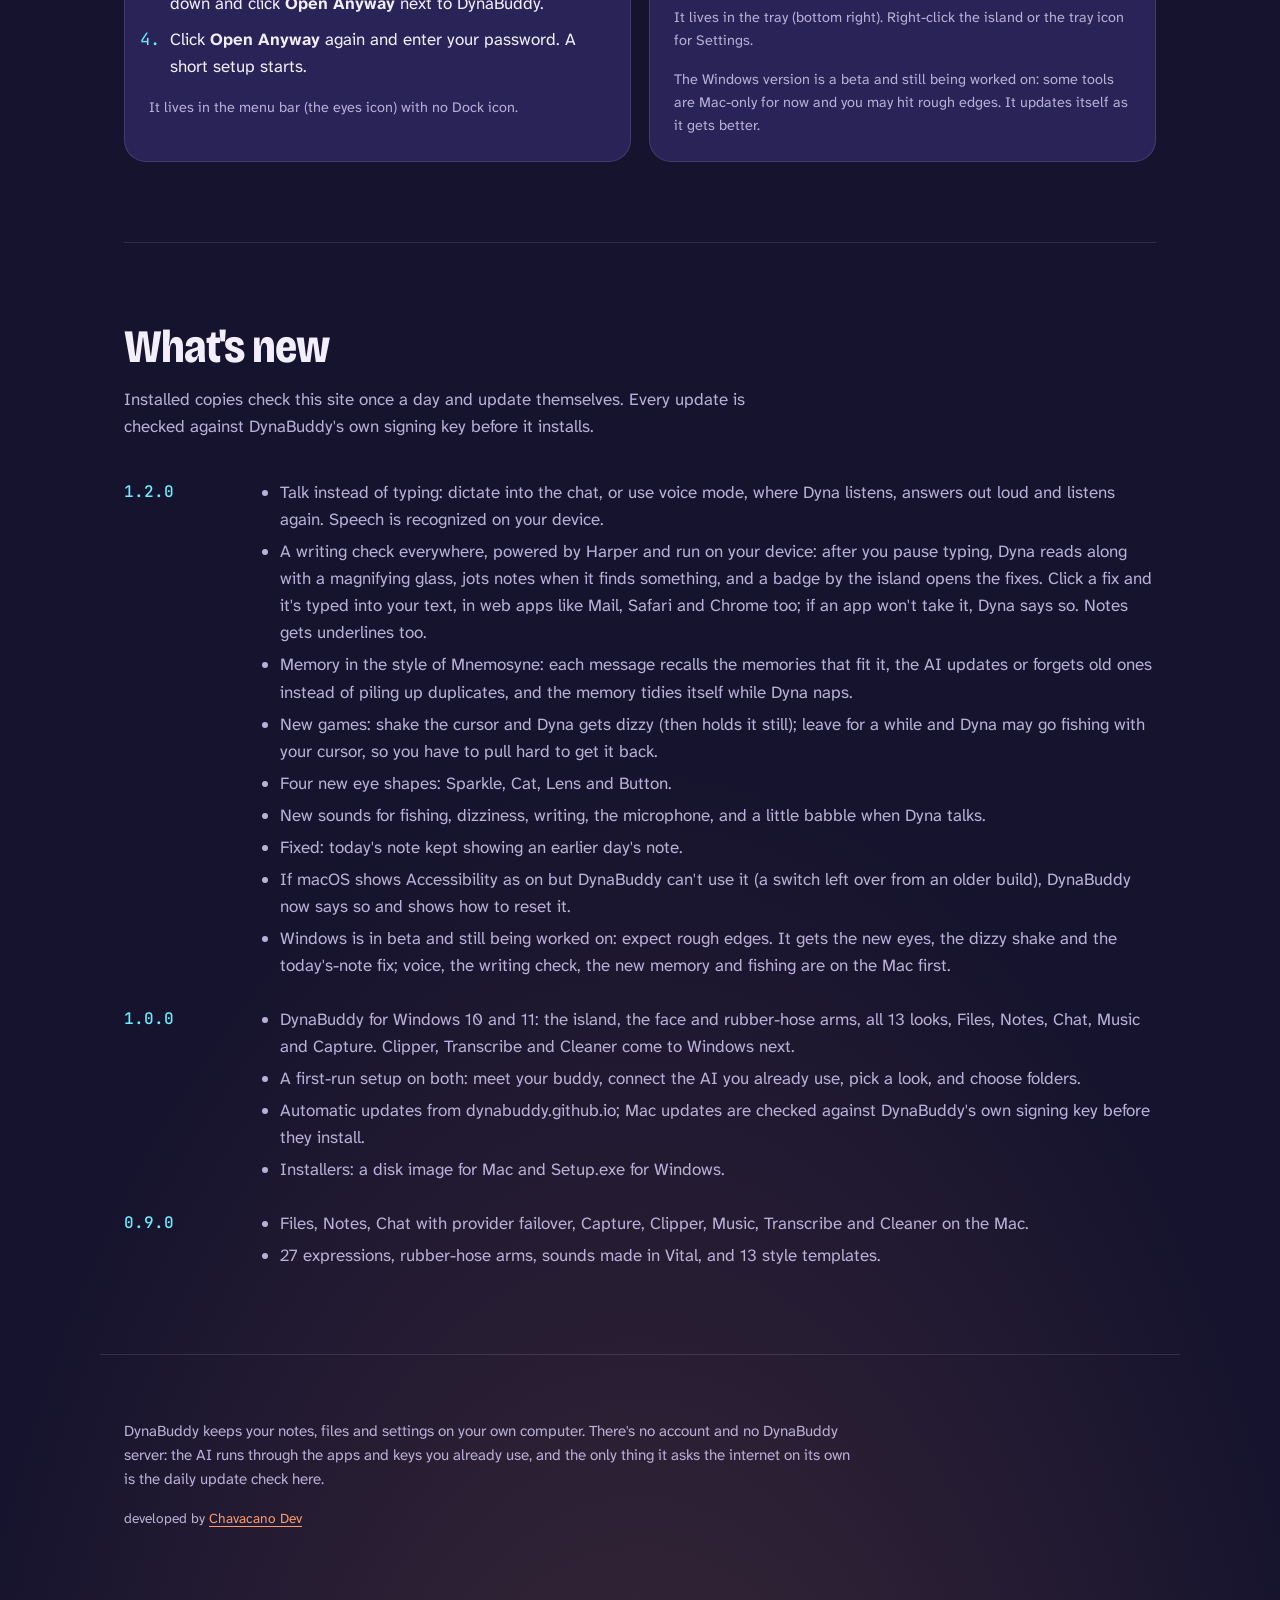
==== commit 8aeb5467: "Hide 'All releases' link in the hero version line Co-Authored-By: Claude Haiku 5.5 <noreply@anthropi" ====
--- a/index.html
+++ b/index.html
@@ -45,7 +45,7 @@
         <span class="button-note" id="dl-secondary-note">Beta · Windows 10 or 11 · 64-bit</span>
       </a>
     </div>
-    <p class="version"><span class="mono" id="version">Latest version</span> · <a href="#install">First time opening it?</a> · <a href="https://github.com/dynabuddy/dynabuddy.github.io/releases">All releases</a></p>
+    <p class="version"><span class="mono" id="version">Latest version</span> · <a href="#install">First time opening it?</a></p>
   </header>
 
   <main>
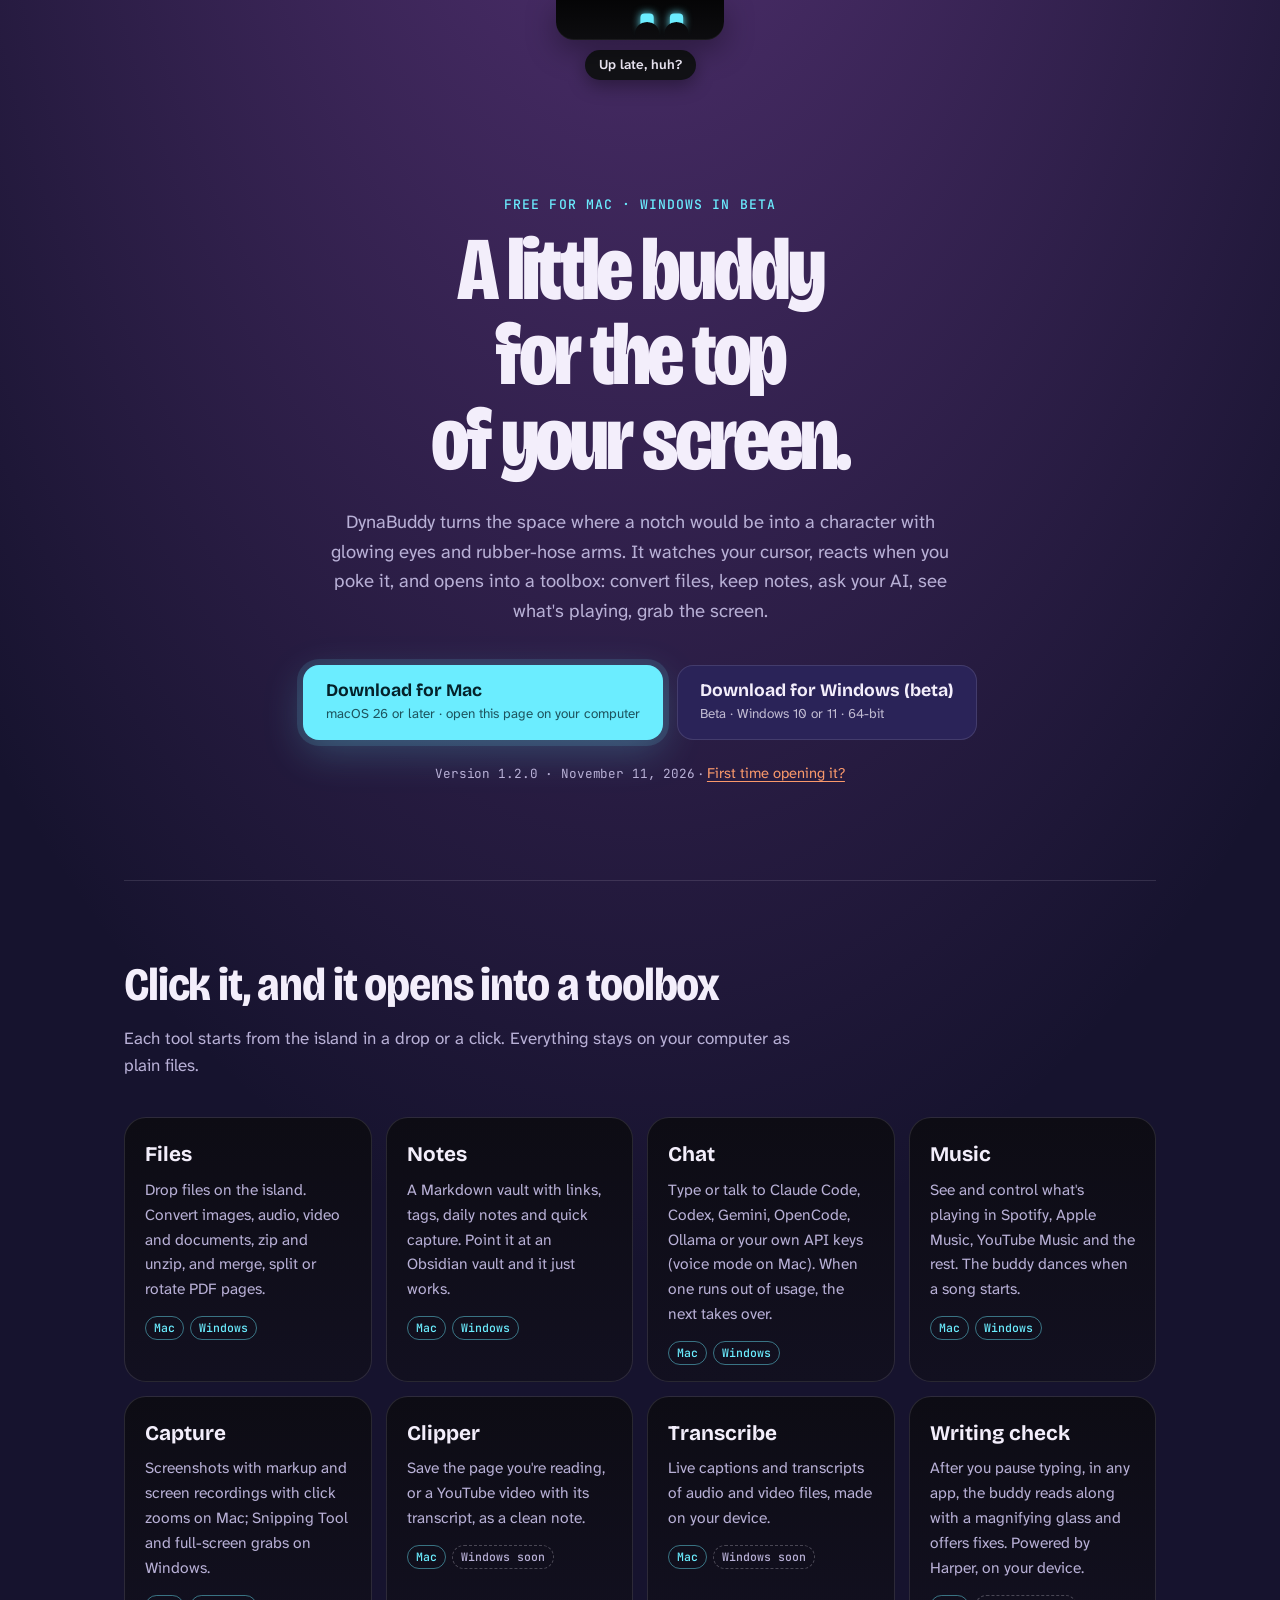
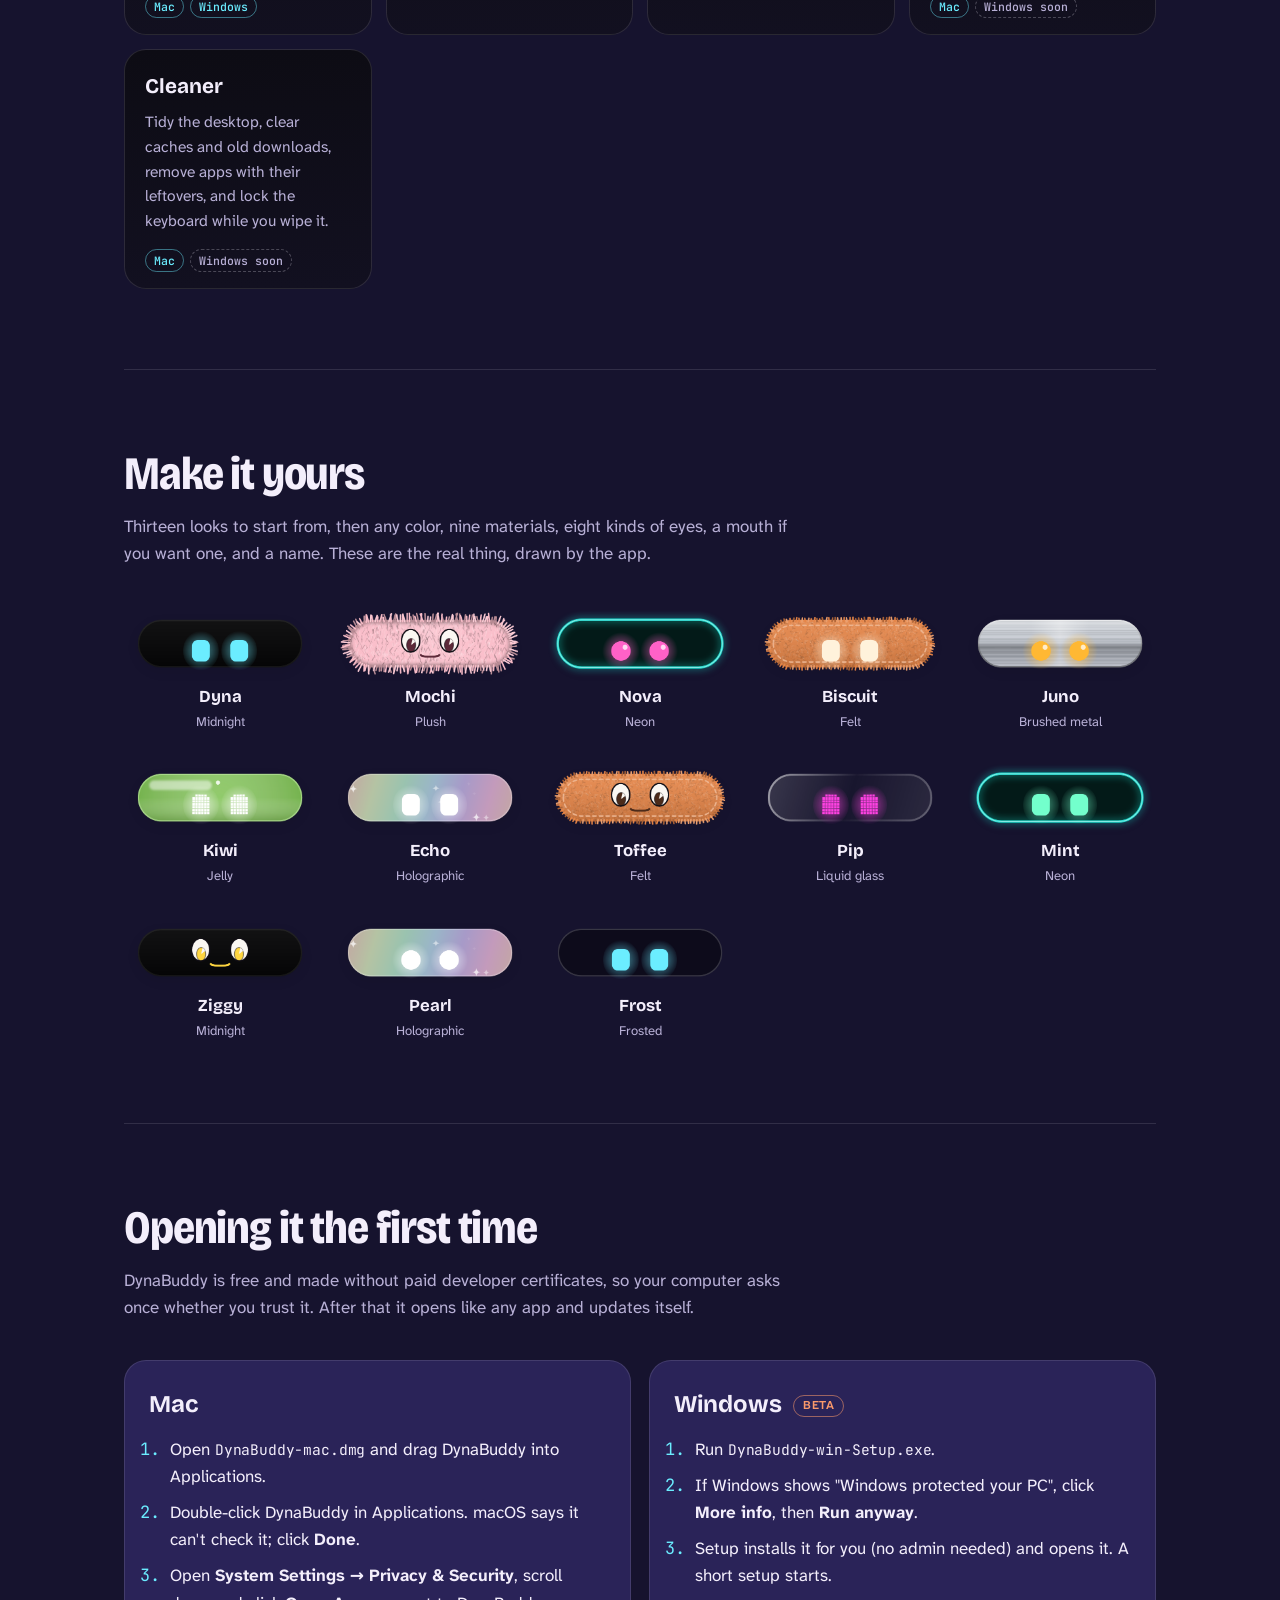
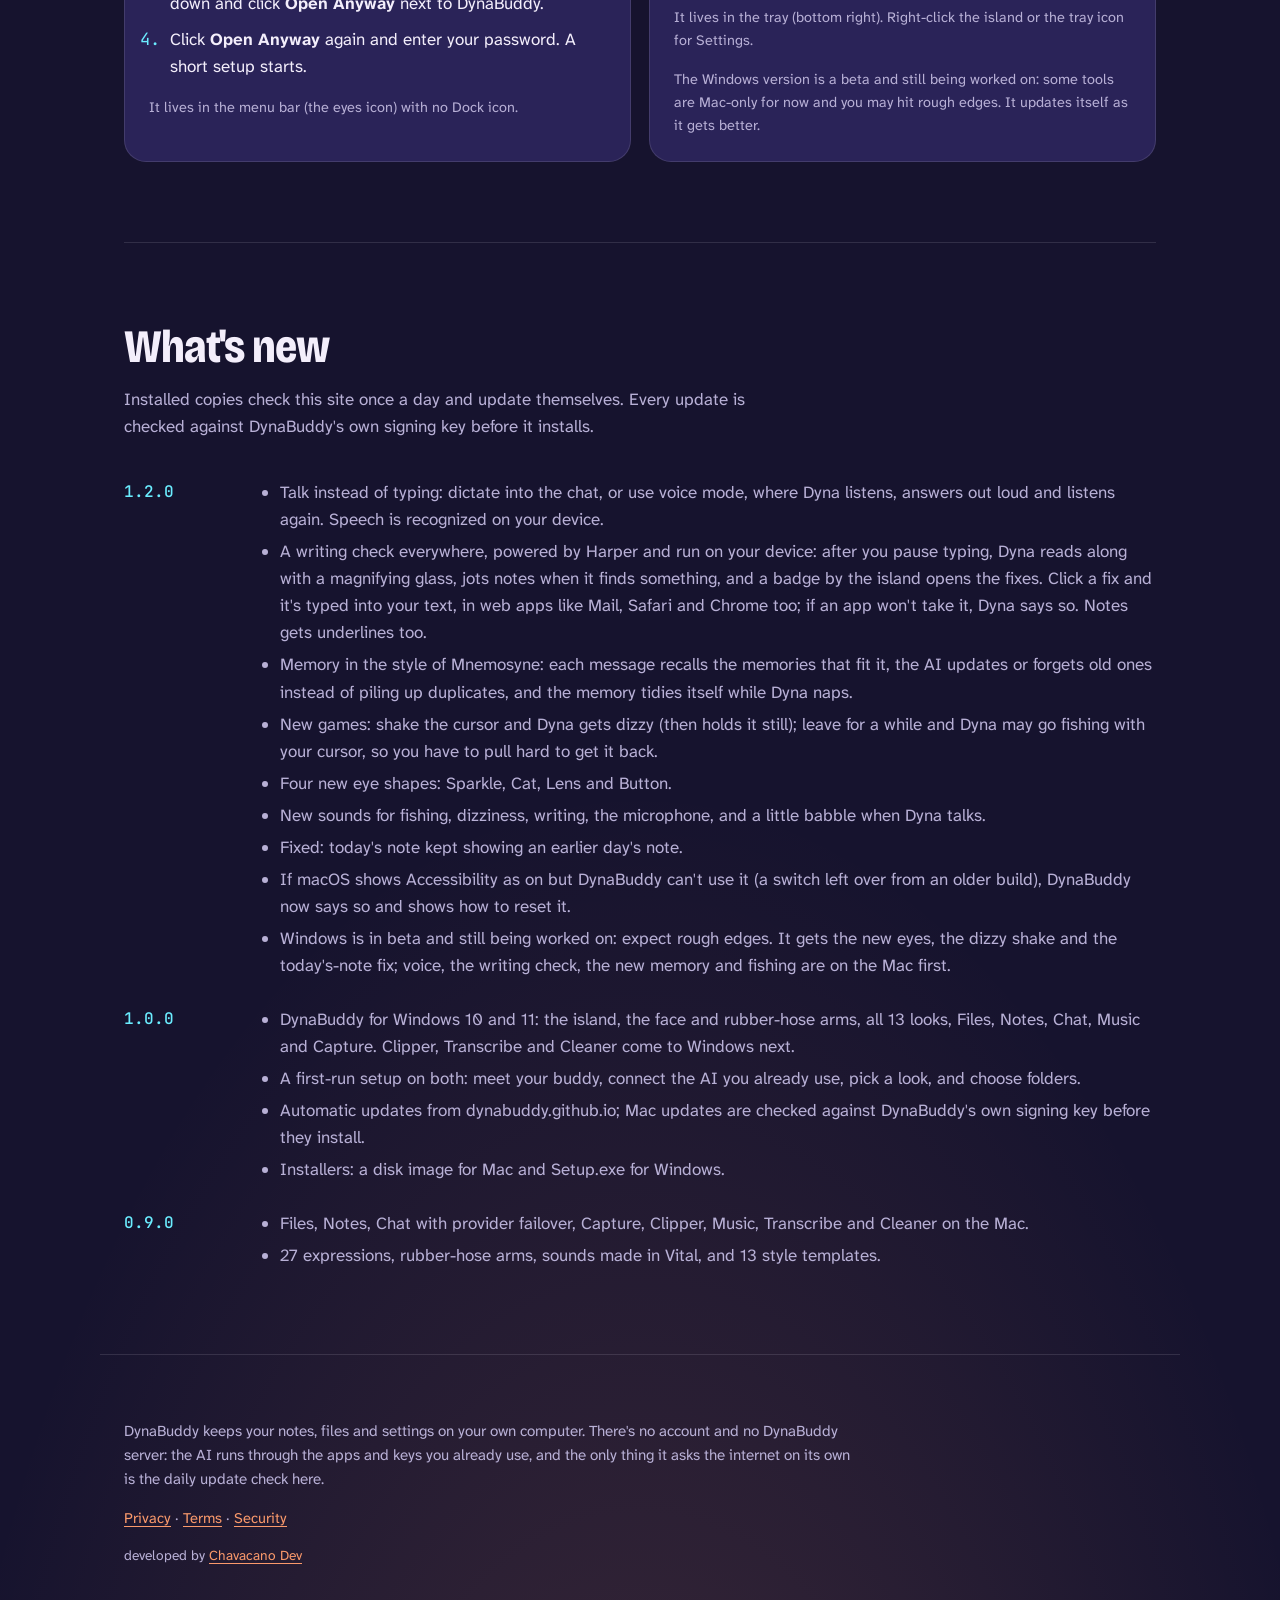
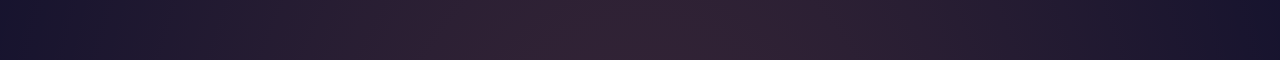
==== commit 052398da: "Add Privacy Policy, Terms of Service and Security Measures pages Three plain-language pages in the s" ====
--- a/index.html
+++ b/index.html
@@ -157,6 +157,9 @@
 
   <footer>
     <p>DynaBuddy keeps your notes, files and settings on your own computer. There's no account and no DynaBuddy server: the AI runs through the apps and keys you already use, and the only thing it asks the internet on its own is the daily update check here.</p>
+    <nav class="legal-links" aria-label="Legal">
+      <a href="privacy.html">Privacy</a> · <a href="terms.html">Terms</a> · <a href="security.html">Security</a>
+    </nav>
     <p class="fine">developed by <a href="https://www.threads.com/@chavacano_dev?igshid=NTc4MTIwNjQ2YQ==" target="_blank" rel="noopener">Chavacano Dev</a></p>
   </footer>
 
--- a/style.css
+++ b/style.css
@@ -244,6 +244,55 @@
 footer p { max-width: 46rem; }
 .fine { font-size: 0.86rem; }
 
+/* ---- Footer legal links ---- */
+.legal-links { margin: 0 0 0.6rem; font-size: 0.92rem; }
+.legal-links a { white-space: nowrap; }
+
+/* ---- Legal pages: Privacy, Terms, Security ---- */
+.doc-bar {
+  max-width: 46rem;
+  margin: 0 auto;
+  padding: 22px 24px 0;
+  display: flex;
+  flex-wrap: wrap;
+  align-items: center;
+  justify-content: space-between;
+  gap: 12px 20px;
+}
+.doc-home { display: inline-flex; align-items: center; gap: 10px; color: var(--paper); text-decoration: none; font: 700 1.1rem/1 var(--display); }
+.doc-home:hover { color: var(--eye); }
+.doc-home img { border-radius: 9px; }
+.doc-switch { display: flex; gap: 6px; }
+.doc-switch a {
+  padding: 8px 14px;
+  border-radius: 999px;
+  color: var(--muted);
+  text-decoration: none;
+  font: 600 0.88rem/1 var(--body);
+  border: 1px solid transparent;
+}
+.doc-switch a:hover { color: var(--paper); background: rgba(255, 255, 255, 0.07); }
+.doc-switch a[aria-current="page"] { color: var(--eye); border-color: rgba(107, 237, 255, 0.45); }
+
+.doc { max-width: 46rem; margin: 0 auto; padding: clamp(3rem, 8vh, 5rem) 24px 4rem; animation: doc-in 520ms cubic-bezier(.2, .8, .2, 1) both; }
+.doc h1 { max-width: none; margin: 0; font-size: clamp(2.3rem, 7vw, 3.8rem); line-height: 1; }
+.doc-meta { margin: 1.3rem 0 0; font: 500 0.82rem/1.4 var(--mono); color: var(--muted); }
+.doc-summary { margin: 2rem 0 0; padding: 18px 22px; border-radius: 18px; background: var(--dusk); border: 1px solid var(--line); border-left: 4px solid var(--eye); }
+.doc-summary p { margin: 0; }
+.doc-block { margin-top: 2.6rem; }
+.doc-page footer { max-width: 46rem; }
+.doc h2 { font-size: clamp(1.4rem, 3.4vw, 1.75rem); font-weight: 700; font-stretch: 90%; letter-spacing: -0.015em; line-height: 1.15; margin: 0 0 0.7rem; }
+.doc h3 { margin: 1.4rem 0 0.2rem; font-size: 1.08rem; font-weight: 700; color: var(--paper); }
+.doc p { margin: 0 0 0.9rem; color: var(--muted); }
+.doc p b { color: var(--paper); }
+.doc ul { margin: 0; padding-left: 1.2rem; color: var(--muted); }
+.doc li { margin-bottom: 0.55rem; }
+.doc li::marker { color: var(--eye); }
+.doc-more { display: flex; flex-wrap: wrap; gap: 10px; margin-top: 3.2rem; padding-top: 2rem; border-top: 1px solid var(--line); }
+.doc-more a { padding: 11px 18px; border-radius: 999px; background: var(--dusk); border: 1px solid var(--line); color: var(--paper); text-decoration: none; font: 600 0.92rem/1 var(--body); transition: transform 160ms, background 160ms; }
+.doc-more a:hover { transform: translateY(-2px); background: #342c6a; color: var(--paper); }
+@keyframes doc-in { from { opacity: 0; transform: translateY(10px); } to { opacity: 1; transform: none; } }
+
 @media (max-width: 640px) {
   .hero { padding-top: 8rem; }
   .button { min-width: 100%; }
@@ -252,5 +301,6 @@
 
 @media (prefers-reduced-motion: reduce) {
   html { scroll-behavior: auto; }
-  .island, .look-grid img, .button, .island-speech { transition: none; }
-}
+  .island, .look-grid img, .button, .island-speech, .doc-more a { transition: none; }
+  .doc { animation: none; }
+}
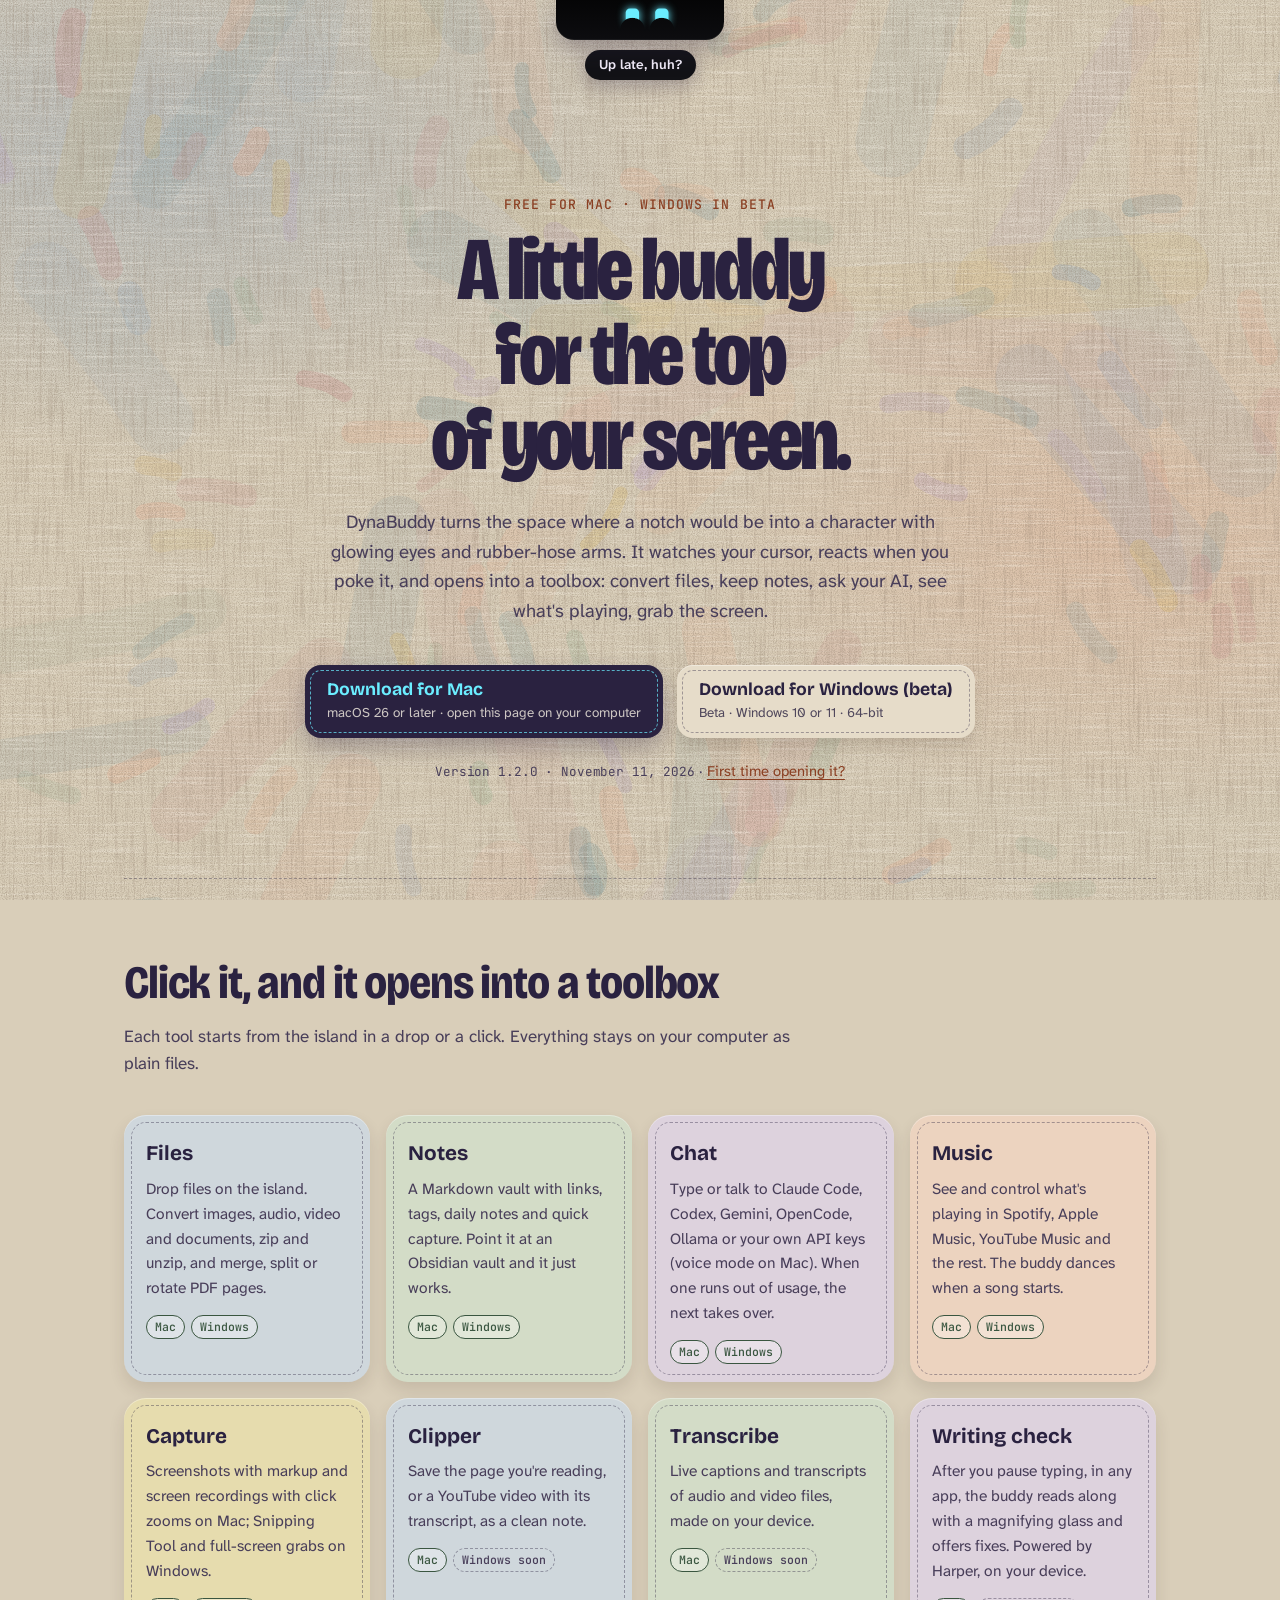
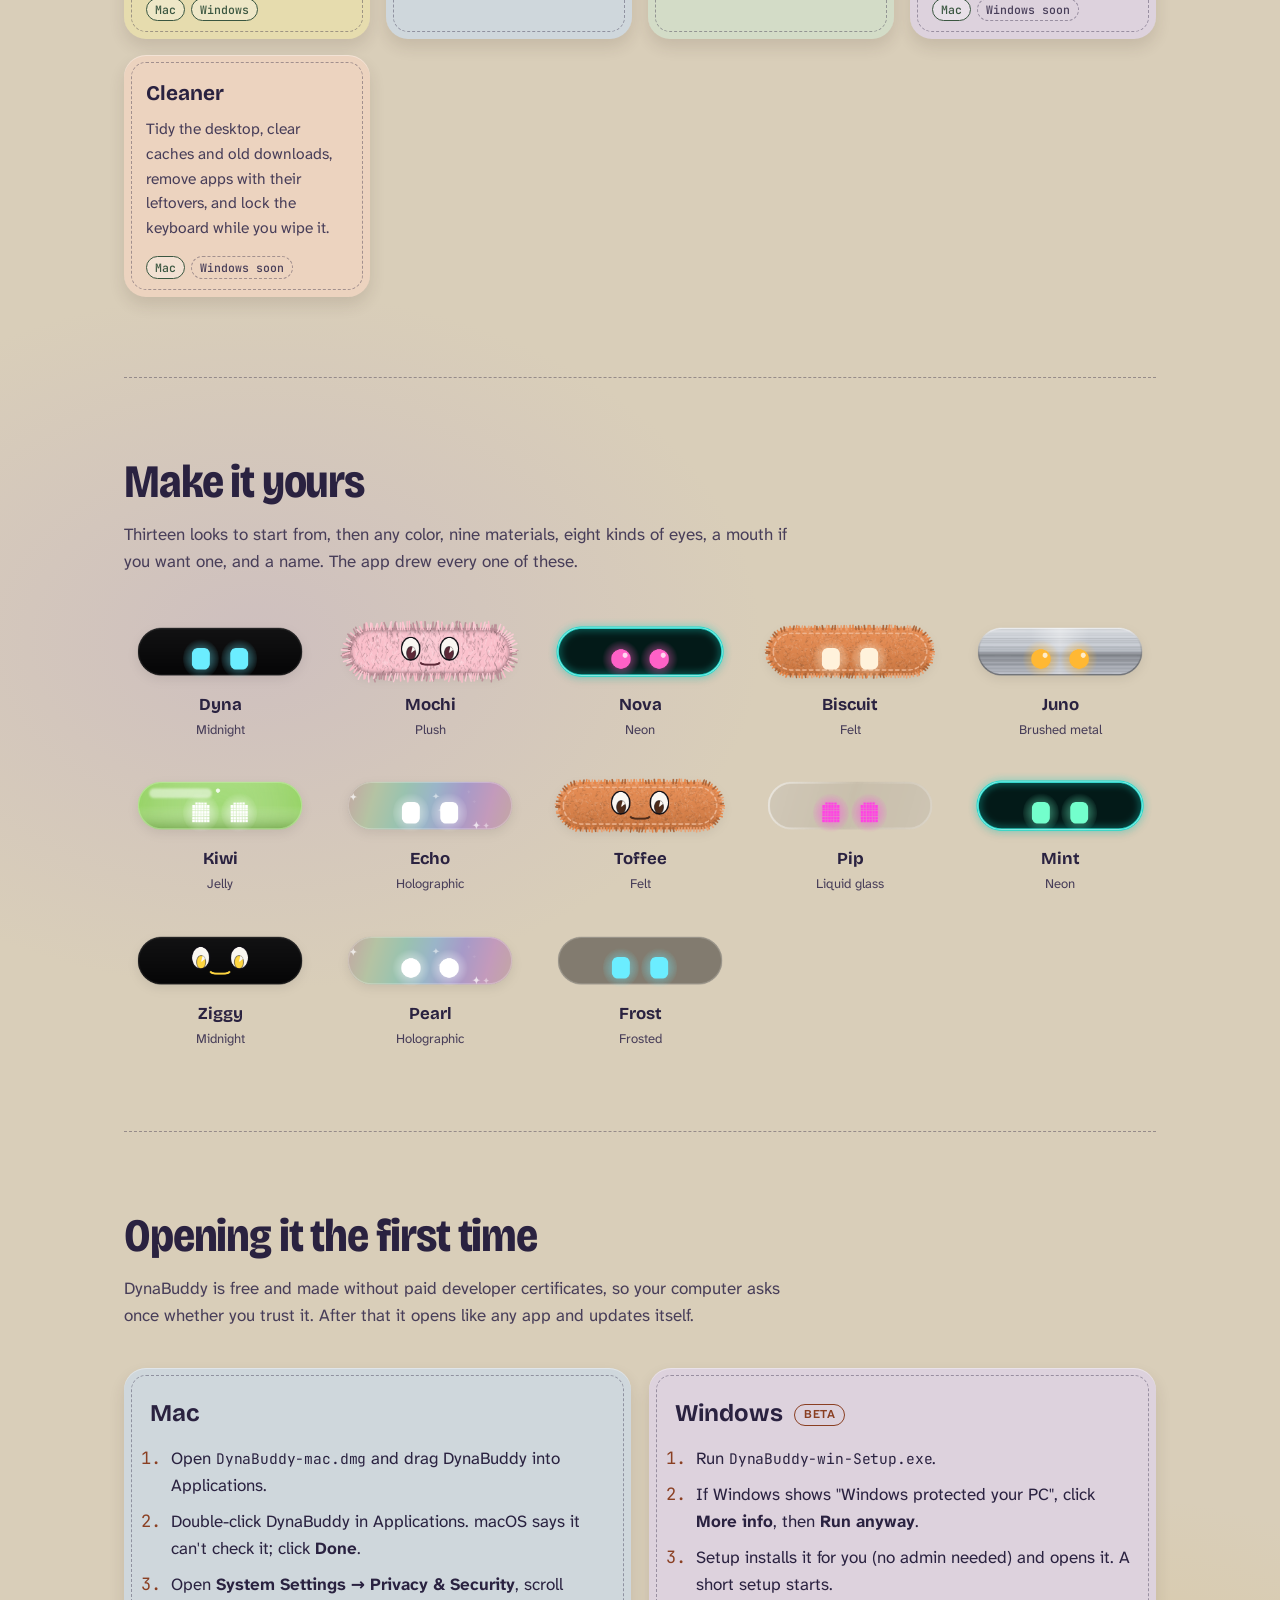
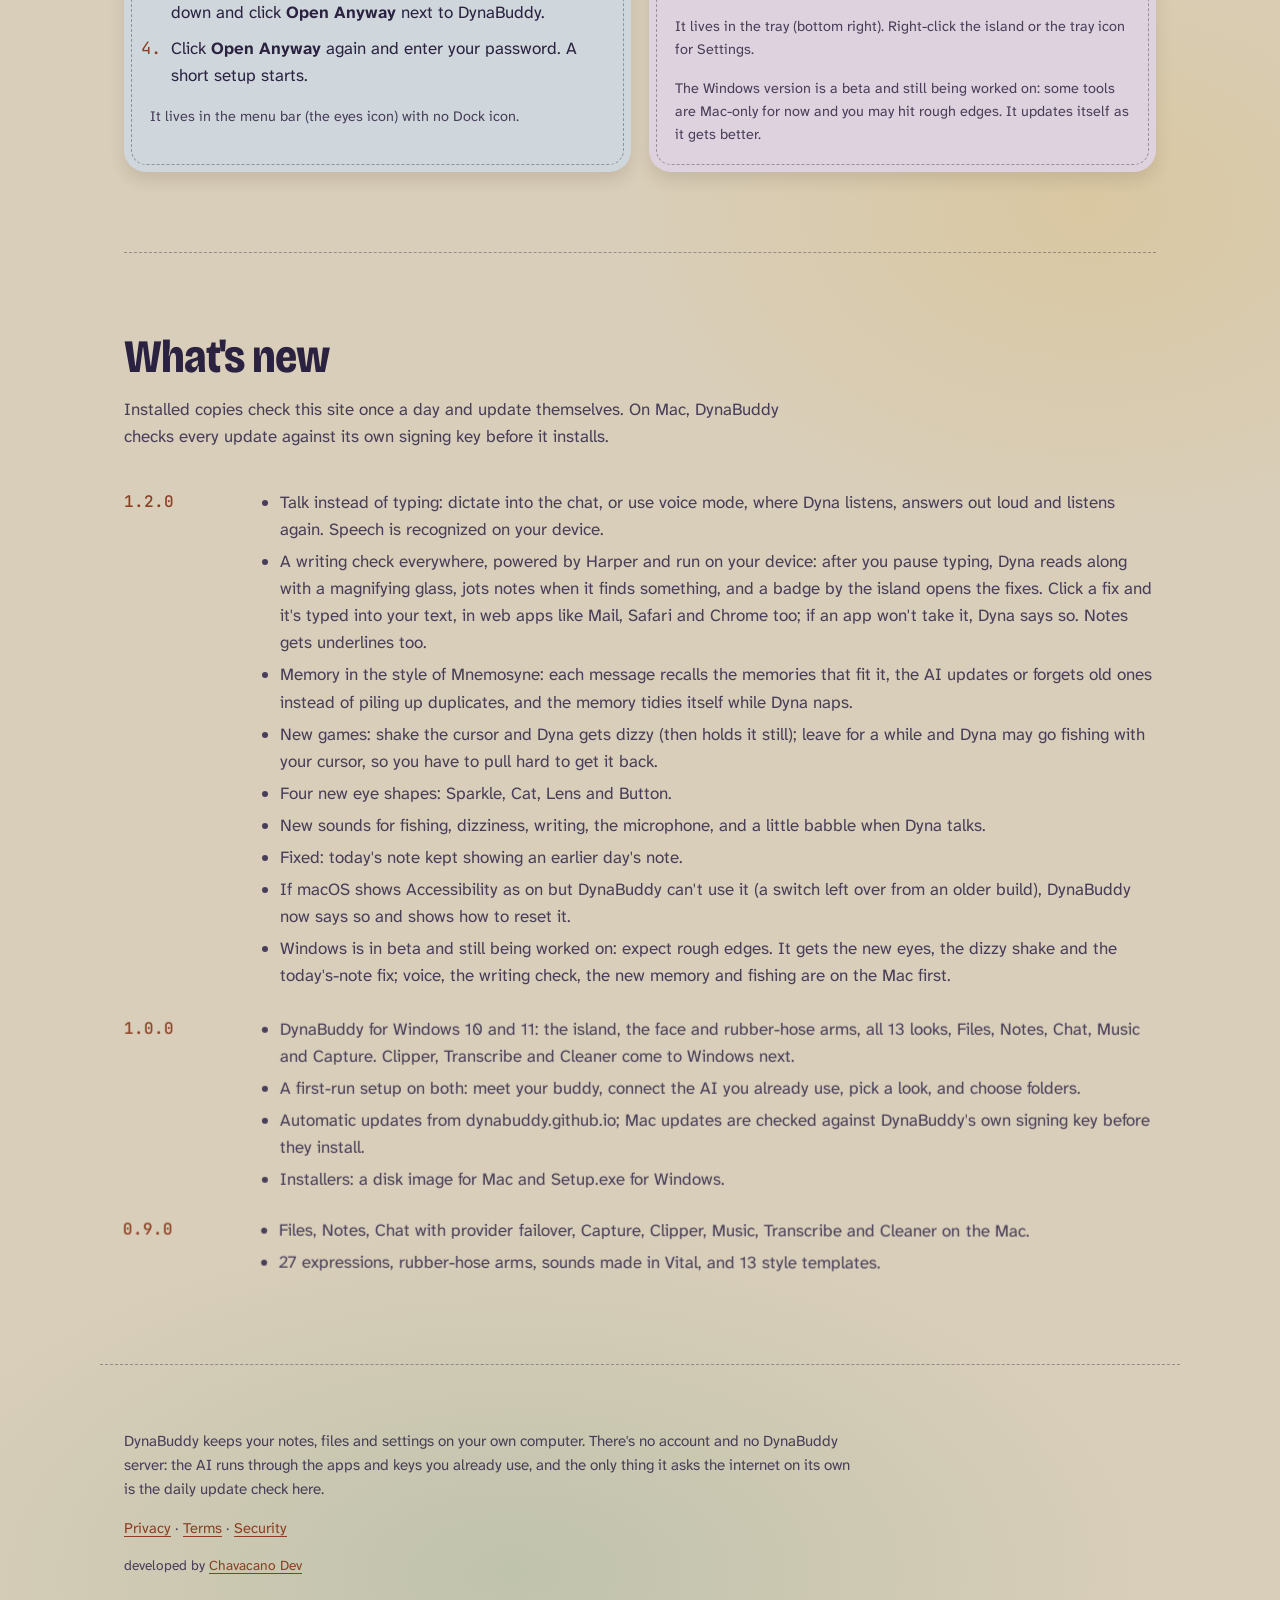
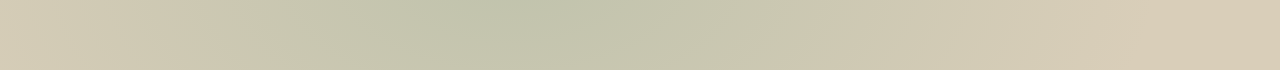
==== commit 74c2f6ee: "Retheme site: oat felt, impressionist paint layer, GSAP motion Light felt background with procedural" ====
--- a/index.html
+++ b/index.html
@@ -8,7 +8,7 @@
   <meta property="og:title" content="DynaBuddy">
   <meta property="og:description" content="A little buddy for the top of your screen. Free for Mac and Windows.">
   <meta property="og:image" content="https://dynabuddy.github.io/img/looks/mochi.png">
-  <meta name="theme-color" content="#16132e">
+  <meta name="theme-color" content="#d9ceb9">
   <link rel="icon" href="img/icon.png">
   <link rel="preconnect" href="https://fonts.googleapis.com">
   <link rel="preconnect" href="https://fonts.gstatic.com" crossorigin>
@@ -16,6 +16,7 @@
   <link rel="stylesheet" href="style.css">
 </head>
 <body>
+  <canvas class="paint" id="paint" aria-hidden="true"></canvas>
   <!-- The page's top edge is a screen's top edge, and the buddy hangs from it. -->
   <div class="island-dock" aria-hidden="false">
     <button class="island" id="island" aria-expanded="false" aria-label="DynaBuddy. Click to open, or poke it a few times.">
@@ -103,7 +104,7 @@
 
     <section class="looks" id="looks" aria-labelledby="looks-title">
       <h2 id="looks-title">Make it yours</h2>
-      <p class="section-lede">Thirteen looks to start from, then any color, nine materials, eight kinds of eyes, a mouth if you want one, and a name. These are the real thing, drawn by the app.</p>
+      <p class="section-lede">Thirteen looks to start from, then any color, nine materials, eight kinds of eyes, a mouth if you want one, and a name. The app drew every one of these.</p>
       <ul class="look-grid" id="look-grid">
         <li><img src="img/looks/dyna.png" alt="Dyna: a black pill with glowing cyan eyes" loading="lazy"><span>Dyna</span><small>Midnight</small></li>
         <li><img src="img/looks/mochi.png" alt="Mochi: pink fur with cartoon eyes and a smile" loading="lazy"><span>Mochi</span><small>Plush</small></li>
@@ -150,7 +151,7 @@
 
     <section class="updates" id="updates" aria-labelledby="updates-title">
       <h2 id="updates-title">What's new</h2>
-      <p class="section-lede">Installed copies check this site once a day and update themselves. Every update is checked against DynaBuddy's own signing key before it installs.</p>
+      <p class="section-lede">Installed copies check this site once a day and update themselves. On Mac, DynaBuddy checks every update against its own signing key before it installs.</p>
       <div id="changelog" class="changelog"></div>
     </section>
   </main>
@@ -165,5 +166,8 @@
 
   <script src="island.js"></script>
   <script src="site.js"></script>
+  <script src="vendor/gsap.min.js"></script>
+  <script src="vendor/ScrollTrigger.min.js"></script>
+  <script src="paint.js"></script>
 </body>
 </html>
--- a/style.css
+++ b/style.css
@@ -1,18 +1,27 @@
-/* DynaBuddy site. Palette from the app's dusk wallpaper; the eyes' cyan is the only bright accent. */
+/* DynaBuddy site. Oat felt under dabs of impressionist color. The island stays black and its eyes stay cyan. */
 :root {
-  --night: #16132e;      /* page */
-  --dusk: #2a2358;       /* raised surfaces */
-  --violet: #8c4db2;     /* horizon band */
-  --peach: #fa996b;      /* warm accent, links */
-  --eye: #6bedff;        /* the buddy's eyes: primary action */
-  --paper: #f3eefb;      /* text */
-  --muted: #b8b0d6;
-  --ink: #050506;        /* the island */
-  --line: rgba(243, 238, 251, 0.12);
+  --felt: #d9ceb9;
+  --patch: #e6dcc9;
+  --p-blue: #cfd7dc;
+  --p-sage: #d3dcc7;
+  --p-lilac: #ddd2dd;
+  --p-peach: #ecd3bf;
+  --p-ochre: #e6dcae;
+  --ink: #2a2240;
+  --muted: #483e59;
+  --link: #8a3f22;
+  --link-hover: #6a2c16;
+  --sage-ink: #3a5640;
+  --blue-ink: #3a5a82;
+  --stitch: rgba(42, 34, 64, 0.38);
+  --line: rgba(42, 34, 64, 0.2);
+  --eye: #6bedff;
+  --island: #050506;
+  --island-text: #f3eefb;
   --display: "Bricolage Grotesque", "Segoe UI", system-ui, sans-serif;
   --body: "Atkinson Hyperlegible Next", "Segoe UI", system-ui, sans-serif;
   --mono: "JetBrains Mono", ui-monospace, Menlo, Consolas, monospace;
-  color-scheme: dark;
+  color-scheme: light;
 }
 
 * { box-sizing: border-box; }
@@ -20,18 +29,40 @@
 body {
   margin: 0;
   background:
-    radial-gradient(120% 60% at 50% -10%, rgba(140, 77, 178, 0.55), transparent 60%),
-    radial-gradient(80% 40% at 50% 110%, rgba(250, 153, 107, 0.18), transparent 70%),
-    var(--night);
-  color: var(--paper);
+    radial-gradient(60% 9% at 12% 3%, rgba(143, 168, 196, 0.42), transparent 72%),
+    radial-gradient(48% 8% at 88% 11%, rgba(232, 169, 138, 0.36), transparent 72%),
+    radial-gradient(55% 10% at 20% 46%, rgba(185, 163, 201, 0.34), transparent 72%),
+    radial-gradient(50% 9% at 85% 70%, rgba(217, 184, 106, 0.3), transparent 72%),
+    radial-gradient(70% 10% at 40% 98%, rgba(157, 179, 154, 0.42), transparent 72%),
+    var(--felt);
+  color: var(--ink);
   font: 400 1.0625rem/1.6 var(--body);
   -webkit-font-smoothing: antialiased;
   min-height: 100vh;
 }
-a { color: var(--peach); text-underline-offset: 3px; }
-a:hover { color: #ffc2a3; }
-:focus-visible { outline: 2px solid var(--eye); outline-offset: 3px; border-radius: 6px; }
+::selection { background: rgba(232, 169, 138, 0.6); color: var(--ink); }
+a { color: var(--link); text-underline-offset: 3px; }
+a:hover { color: var(--link-hover); text-decoration-thickness: 2px; }
+:focus-visible { outline: 3px solid var(--blue-ink); outline-offset: 3px; border-radius: 6px; }
 .mono { font-family: var(--mono); font-size: 0.86em; letter-spacing: -0.01em; }
+
+/* ---- Painting and felt layers ---- */
+.paint { position: fixed; inset: 0; width: 100%; height: 100%; z-index: 0; pointer-events: none; }
+/* Wool grain and fibers, generated by noise filters so no image files ship. */
+body::after {
+  content: "";
+  position: fixed;
+  inset: 0;
+  z-index: 1;
+  pointer-events: none;
+  opacity: 0.62;
+  background-image:
+    url("data:image/svg+xml;utf8,<svg xmlns='http://www.w3.org/2000/svg' width='320' height='320'><filter id='g' x='0' y='0' width='100%25' height='100%25'><feTurbulence type='fractalNoise' baseFrequency='.9' numOctaves='3' seed='4' stitchTiles='stitch'/><feColorMatrix values='0 0 0 0 .2  0 0 0 0 .15  0 0 0 0 .1  1.25 0 0 0 -.5'/></filter><rect width='100%25' height='100%25' filter='url(%23g)'/></svg>"),
+    url("data:image/svg+xml;utf8,<svg xmlns='http://www.w3.org/2000/svg' width='380' height='380'><filter id='f' x='0' y='0' width='100%25' height='100%25'><feTurbulence type='fractalNoise' baseFrequency='.014 .5' numOctaves='2' seed='9' stitchTiles='stitch'/><feColorMatrix values='0 0 0 0 1  0 0 0 0 .96  0 0 0 0 .88  1.6 0 0 0 -.78'/></filter><rect width='100%25' height='100%25' filter='url(%23f)'/></svg>"),
+    url("data:image/svg+xml;utf8,<svg xmlns='http://www.w3.org/2000/svg' width='440' height='440'><filter id='h' x='0' y='0' width='100%25' height='100%25'><feTurbulence type='fractalNoise' baseFrequency='.45 .016' numOctaves='2' seed='21' stitchTiles='stitch'/><feColorMatrix values='0 0 0 0 .3  0 0 0 0 .22  0 0 0 0 .16  1.5 0 0 0 -.75'/></filter><rect width='100%25' height='100%25' filter='url(%23h)'/></svg>");
+  background-size: 320px 320px, 380px 380px, 440px 440px;
+}
+header, main, footer { position: relative; z-index: 2; }
 
 /* ---- The island, hanging from the top edge ---- */
 .island-dock {
@@ -54,10 +85,10 @@
   padding: 0;
   margin: 0;
   cursor: pointer;
-  color: inherit;
-  background: linear-gradient(var(--ink), #0d0d10);
+  color: var(--island-text);
+  background: linear-gradient(var(--island), #0d0d10);
   border-radius: 0 0 18px 18px;
-  box-shadow: 0 10px 30px rgba(0, 0, 0, 0.35), inset 0 -1px 0 rgba(255, 255, 255, 0.06);
+  box-shadow: 0 10px 26px rgba(42, 34, 64, 0.32), inset 0 -1px 0 rgba(255, 255, 255, 0.06);
   transition: width 420ms cubic-bezier(.2, 1.4, .4, 1), height 420ms cubic-bezier(.2, 1.4, .4, 1), border-radius 420ms;
   overflow: hidden;
 }
@@ -68,7 +99,7 @@
   top: 0;
   width: 9px;
   height: 9px;
-  background: radial-gradient(circle at 0 100%, transparent 8.5px, var(--ink) 9px);
+  background: radial-gradient(circle at 0 100%, transparent 8.5px, var(--island) 9px);
 }
 .island::before { left: -9px; transform: scaleX(-1); }
 .island::after { right: -9px; }
@@ -90,21 +121,22 @@
 .island:not([aria-expanded="true"]) .island-menu { visibility: hidden; }
 .island-menu a {
   font: 600 0.88rem/1 var(--body);
-  color: var(--paper);
+  color: var(--island-text);
   text-decoration: none;
   padding: 9px 12px;
   border-radius: 999px;
   background: rgba(255, 255, 255, 0.07);
 }
 .island-menu a:hover { background: rgba(107, 237, 255, 0.16); color: var(--eye); }
+.island :focus-visible, .island-menu a:focus-visible { outline-color: var(--eye); }
 .island-speech {
   margin: 10px 0 0;
   padding: 6px 14px;
   border-radius: 999px;
   background: #121216;
-  color: var(--paper);
+  color: var(--island-text);
   font: 600 0.85rem/1.3 var(--body);
-  box-shadow: 0 6px 18px rgba(0, 0, 0, 0.35);
+  box-shadow: 0 6px 18px rgba(42, 34, 64, 0.3);
   opacity: 0;
   transform: translateY(-6px);
   transition: opacity 200ms, transform 200ms;
@@ -123,7 +155,7 @@
   font: 500 0.82rem/1 var(--mono);
   letter-spacing: 0.08em;
   text-transform: uppercase;
-  color: var(--eye);
+  color: var(--link);
 }
 h1, h2, h3 { font-family: var(--display); font-optical-sizing: auto; }
 h1 {
@@ -144,6 +176,7 @@
   text-wrap: pretty;
 }
 .cta { display: flex; flex-wrap: wrap; gap: 14px; justify-content: center; }
+/* Felt patches: a soft body with a stitched edge sewn just inside it. */
 .button {
   display: inline-flex;
   flex-direction: column;
@@ -153,21 +186,24 @@
   padding: 14px 22px;
   border-radius: 16px;
   text-decoration: none;
-  color: var(--paper);
-  background: var(--dusk);
-  border: 1px solid var(--line);
-  transition: transform 160ms, background 160ms;
-}
-.button:hover { transform: translateY(-2px); color: var(--paper); background: #342c6a; }
-.button.primary { background: var(--eye); color: #04222a; border-color: transparent; box-shadow: 0 0 0 6px rgba(107, 237, 255, 0.12), 0 12px 40px rgba(107, 237, 255, 0.22); }
-.button.primary:hover { background: #8ff2ff; color: #04222a; }
+  color: var(--ink);
+  background: var(--patch);
+  box-shadow: 0 8px 16px rgba(60, 45, 30, 0.14), inset 0 1px 0 rgba(255, 255, 255, 0.35);
+  outline: 1.5px dashed var(--stitch);
+  outline-offset: -6px;
+  transition: transform 180ms, box-shadow 180ms;
+}
+.button:hover { transform: translateY(-2px) rotate(-0.4deg); color: var(--ink); box-shadow: 0 12px 22px rgba(60, 45, 30, 0.2), inset 0 1px 0 rgba(255, 255, 255, 0.35); }
+.button.primary { background: var(--ink); color: #f6f0e4; outline-color: rgba(107, 237, 255, 0.7); box-shadow: 0 10px 22px rgba(42, 34, 64, 0.3); }
+.button.primary:hover { color: #fff; box-shadow: 0 14px 26px rgba(42, 34, 64, 0.38); }
+.button.primary .button-title { color: var(--eye); }
 .button-title { font: 700 1.1rem/1.2 var(--display); }
-.button-note { font-size: 0.84rem; opacity: 0.75; }
+.button-note { font-size: 0.84rem; opacity: 0.8; }
 .version { margin-top: 1.4rem; font-size: 0.92rem; color: var(--muted); }
 
 /* ---- Sections ---- */
 main { max-width: 1080px; margin: 0 auto; padding: 0 24px; }
-section { padding: 5rem 0; border-top: 1px solid var(--line); }
+section { padding: 5rem 0; border-top: 1.5px dashed var(--stitch); }
 h2 {
   margin: 0;
   font-size: clamp(1.9rem, 4vw, 2.9rem);
@@ -184,14 +220,21 @@
   padding: 0;
   display: grid;
   grid-template-columns: repeat(auto-fill, minmax(230px, 1fr));
-  gap: 14px;
+  gap: 16px;
 }
 .tool-list li {
-  padding: 20px 20px 16px;
+  padding: 22px 22px 18px;
   border-radius: 22px;
-  background: linear-gradient(180deg, #0d0c14, #121020);
-  border: 1px solid var(--line);
-}
+  background: var(--patch);
+  box-shadow: 0 8px 16px rgba(60, 45, 30, 0.12), inset 0 1px 0 rgba(255, 255, 255, 0.35);
+  outline: 1.5px dashed var(--stitch);
+  outline-offset: -8px;
+}
+.tool-list li:nth-child(5n + 1) { background: var(--p-blue); }
+.tool-list li:nth-child(5n + 2) { background: var(--p-sage); }
+.tool-list li:nth-child(5n + 3) { background: var(--p-lilac); }
+.tool-list li:nth-child(5n + 4) { background: var(--p-peach); }
+.tool-list li:nth-child(5n + 5) { background: var(--p-ochre); }
 .tool-list h3 { margin: 0 0 0.4rem; font-size: 1.3rem; font-weight: 700; }
 .tool-list p { margin: 0; font-size: 0.97rem; color: var(--muted); }
 .where { display: flex; gap: 6px; margin-top: 0.9rem !important; }
@@ -199,10 +242,10 @@
   font: 500 0.72rem/1 var(--mono);
   padding: 5px 8px;
   border-radius: 999px;
-  border: 1px dashed rgba(243, 238, 251, 0.25);
+  border: 1px dashed var(--stitch);
   color: var(--muted);
 }
-.where .on { border: 1px solid rgba(107, 237, 255, 0.45); color: var(--eye); }
+.where .on { border: 1px solid var(--sage-ink); color: var(--sage-ink); background: rgba(255, 255, 255, 0.3); }
 
 .look-grid {
   list-style: none;
@@ -219,17 +262,25 @@
 .look-grid small { color: var(--muted); font-size: 0.82rem; }
 
 .install-cols { display: grid; grid-template-columns: repeat(auto-fit, minmax(300px, 1fr)); gap: 18px; }
-.install-card { padding: 24px; border-radius: 22px; background: var(--dusk); border: 1px solid var(--line); }
+.install-card {
+  padding: 26px;
+  border-radius: 22px;
+  background: var(--p-blue);
+  box-shadow: 0 8px 16px rgba(60, 45, 30, 0.12), inset 0 1px 0 rgba(255, 255, 255, 0.35);
+  outline: 1.5px dashed var(--stitch);
+  outline-offset: -8px;
+}
+.install-card:nth-child(2) { background: var(--p-lilac); }
 .install-card h3 { margin: 0 0 0.8rem; font-size: 1.5rem; }
 .install-card ol { margin: 0; padding-left: 1.3rem; }
 .install-card li { margin-bottom: 0.55rem; }
-.install-card li::marker { font-family: var(--mono); color: var(--eye); }
+.install-card li::marker { font-family: var(--mono); color: var(--link); }
 .note { margin: 1rem 0 0; font-size: 0.9rem; color: var(--muted); }
-.beta { display: inline-block; vertical-align: middle; margin-left: 0.4rem; padding: 0.1rem 0.55rem; border: 1px solid rgba(250, 153, 107, 0.55); border-radius: 999px; color: var(--peach); font: 600 0.75rem/1.4 var(--body); letter-spacing: 0.04em; text-transform: uppercase; }
+.beta { display: inline-block; vertical-align: middle; margin-left: 0.4rem; padding: 0.1rem 0.55rem; border: 1px solid var(--link); border-radius: 999px; color: var(--link); font: 600 0.75rem/1.4 var(--body); letter-spacing: 0.04em; text-transform: uppercase; }
 
 .changelog { display: grid; gap: 22px; }
 .release { display: grid; grid-template-columns: 7.5rem 1fr; gap: 18px; }
-.release h3 { margin: 0; font: 500 1rem/1.6 var(--mono); color: var(--eye); }
+.release h3 { margin: 0; font: 500 1rem/1.6 var(--mono); color: var(--link); }
 .release ul { margin: 0; padding-left: 1.1rem; color: var(--muted); }
 .release li { margin-bottom: 0.3rem; }
 
@@ -237,7 +288,7 @@
   max-width: 1080px;
   margin: 0 auto;
   padding: 3rem 24px 5rem;
-  border-top: 1px solid var(--line);
+  border-top: 1.5px dashed var(--stitch);
   color: var(--muted);
   font-size: 0.95rem;
 }
@@ -259,8 +310,8 @@
   justify-content: space-between;
   gap: 12px 20px;
 }
-.doc-home { display: inline-flex; align-items: center; gap: 10px; color: var(--paper); text-decoration: none; font: 700 1.1rem/1 var(--display); }
-.doc-home:hover { color: var(--eye); }
+.doc-home { display: inline-flex; align-items: center; gap: 10px; color: var(--ink); text-decoration: none; font: 700 1.1rem/1 var(--display); }
+.doc-home:hover { color: var(--link); }
 .doc-home img { border-radius: 9px; }
 .doc-switch { display: flex; gap: 6px; }
 .doc-switch a {
@@ -269,28 +320,47 @@
   color: var(--muted);
   text-decoration: none;
   font: 600 0.88rem/1 var(--body);
-  border: 1px solid transparent;
-}
-.doc-switch a:hover { color: var(--paper); background: rgba(255, 255, 255, 0.07); }
-.doc-switch a[aria-current="page"] { color: var(--eye); border-color: rgba(107, 237, 255, 0.45); }
+  border: 1.5px solid transparent;
+}
+.doc-switch a:hover { color: var(--ink); background: rgba(255, 255, 255, 0.4); }
+.doc-switch a[aria-current="page"] { color: var(--link); border: 1.5px dashed var(--link); }
 
 .doc { max-width: 46rem; margin: 0 auto; padding: clamp(3rem, 8vh, 5rem) 24px 4rem; animation: doc-in 520ms cubic-bezier(.2, .8, .2, 1) both; }
 .doc h1 { max-width: none; margin: 0; font-size: clamp(2.3rem, 7vw, 3.8rem); line-height: 1; }
 .doc-meta { margin: 1.3rem 0 0; font: 500 0.82rem/1.4 var(--mono); color: var(--muted); }
-.doc-summary { margin: 2rem 0 0; padding: 18px 22px; border-radius: 18px; background: var(--dusk); border: 1px solid var(--line); border-left: 4px solid var(--eye); }
-.doc-summary p { margin: 0; }
+.doc-summary {
+  margin: 2rem 0 0;
+  padding: 18px 22px;
+  border-radius: 18px;
+  background: var(--p-sage);
+  box-shadow: 0 8px 16px rgba(60, 45, 30, 0.12), inset 0 1px 0 rgba(255, 255, 255, 0.35);
+  outline: 1.5px dashed var(--stitch);
+  outline-offset: -7px;
+}
+.doc-summary p { margin: 0; color: var(--ink); }
 .doc-block { margin-top: 2.6rem; }
-.doc-page footer { max-width: 46rem; }
 .doc h2 { font-size: clamp(1.4rem, 3.4vw, 1.75rem); font-weight: 700; font-stretch: 90%; letter-spacing: -0.015em; line-height: 1.15; margin: 0 0 0.7rem; }
-.doc h3 { margin: 1.4rem 0 0.2rem; font-size: 1.08rem; font-weight: 700; color: var(--paper); }
+.doc h3 { margin: 1.4rem 0 0.2rem; font-size: 1.08rem; font-weight: 700; color: var(--ink); }
 .doc p { margin: 0 0 0.9rem; color: var(--muted); }
-.doc p b { color: var(--paper); }
+.doc p b { color: var(--ink); }
 .doc ul { margin: 0; padding-left: 1.2rem; color: var(--muted); }
 .doc li { margin-bottom: 0.55rem; }
-.doc li::marker { color: var(--eye); }
-.doc-more { display: flex; flex-wrap: wrap; gap: 10px; margin-top: 3.2rem; padding-top: 2rem; border-top: 1px solid var(--line); }
-.doc-more a { padding: 11px 18px; border-radius: 999px; background: var(--dusk); border: 1px solid var(--line); color: var(--paper); text-decoration: none; font: 600 0.92rem/1 var(--body); transition: transform 160ms, background 160ms; }
-.doc-more a:hover { transform: translateY(-2px); background: #342c6a; color: var(--paper); }
+.doc li::marker { color: var(--link); }
+.doc-more { display: flex; flex-wrap: wrap; gap: 10px; margin-top: 3.2rem; padding-top: 2rem; border-top: 1.5px dashed var(--stitch); }
+.doc-more a {
+  padding: 11px 18px;
+  border-radius: 999px;
+  background: var(--patch);
+  color: var(--ink);
+  text-decoration: none;
+  font: 600 0.92rem/1 var(--body);
+  box-shadow: 0 5px 10px rgba(60, 45, 30, 0.12), inset 0 1px 0 rgba(255, 255, 255, 0.35);
+  outline: 1.5px dashed var(--stitch);
+  outline-offset: -5px;
+  transition: transform 160ms;
+}
+.doc-more a:hover { transform: translateY(-2px) rotate(-0.4deg); color: var(--ink); }
+.doc-page footer { max-width: 46rem; }
 @keyframes doc-in { from { opacity: 0; transform: translateY(10px); } to { opacity: 1; transform: none; } }
 
 @media (max-width: 640px) {
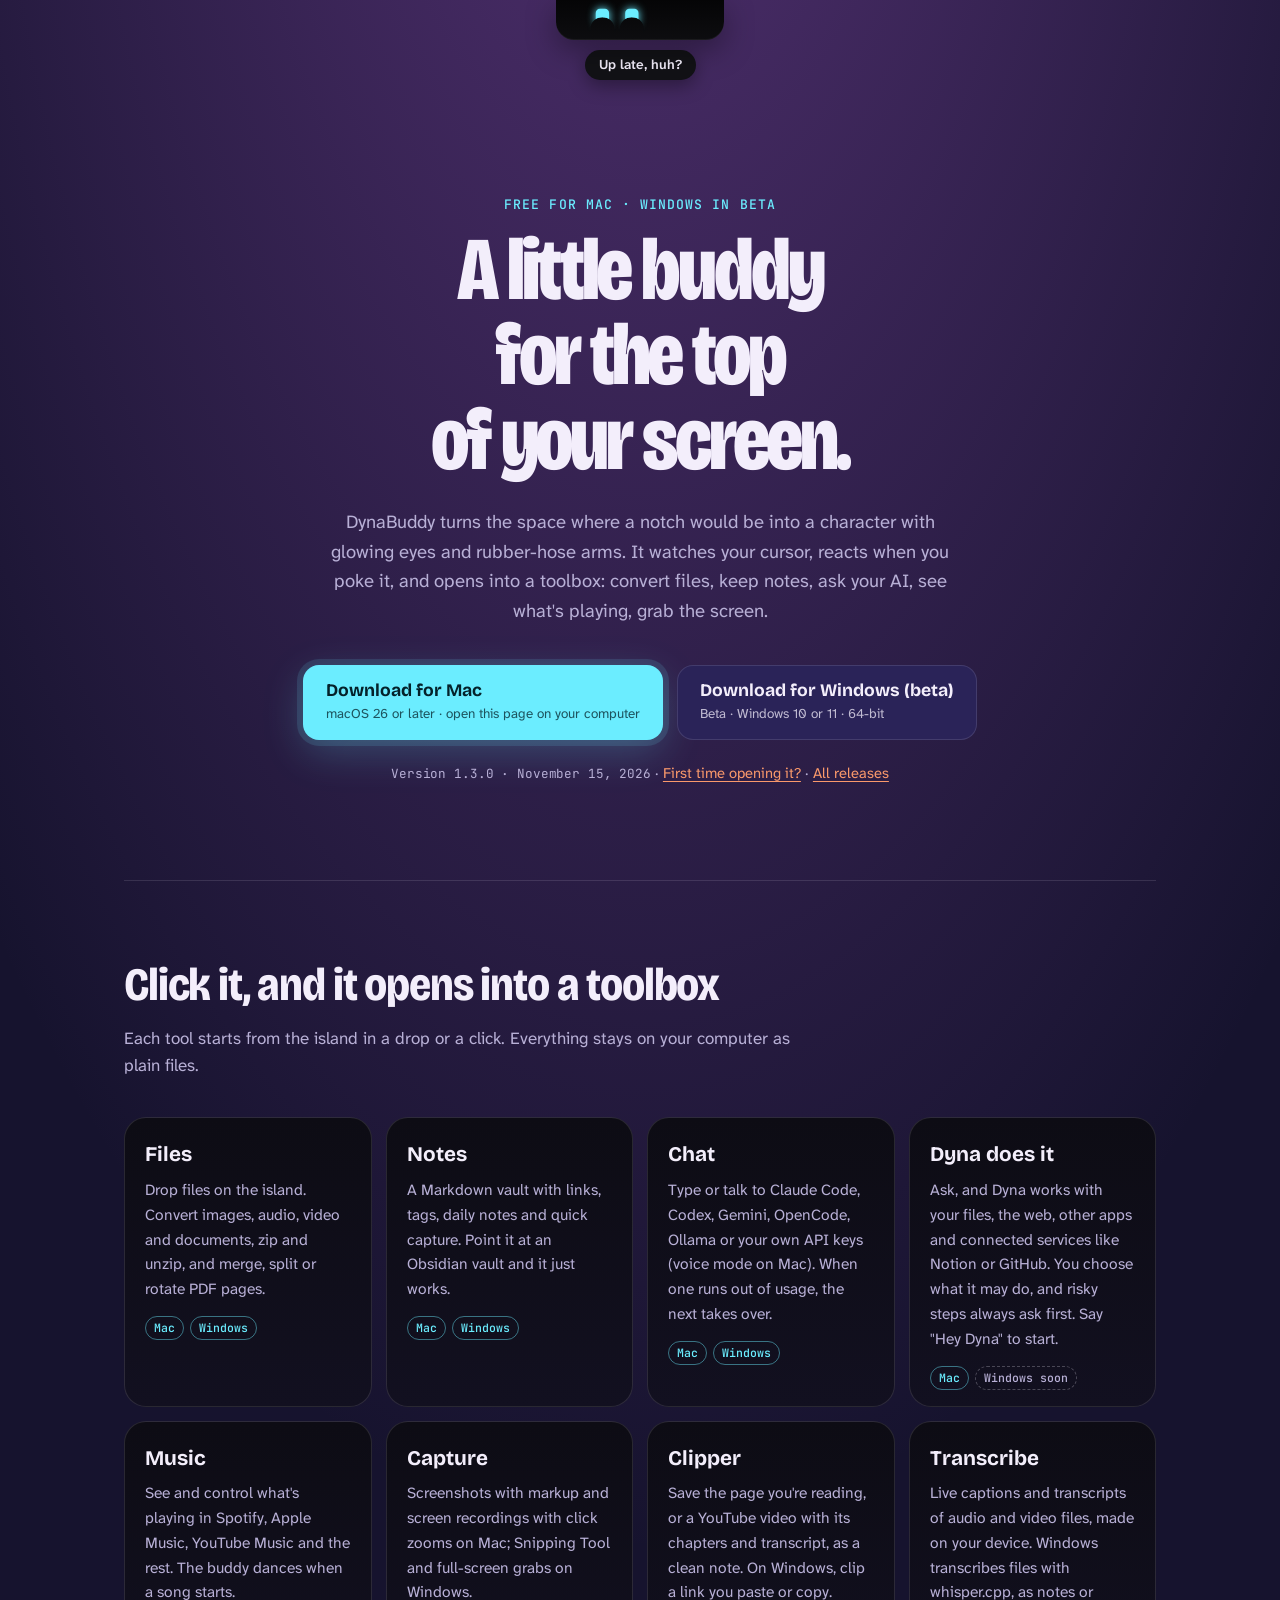
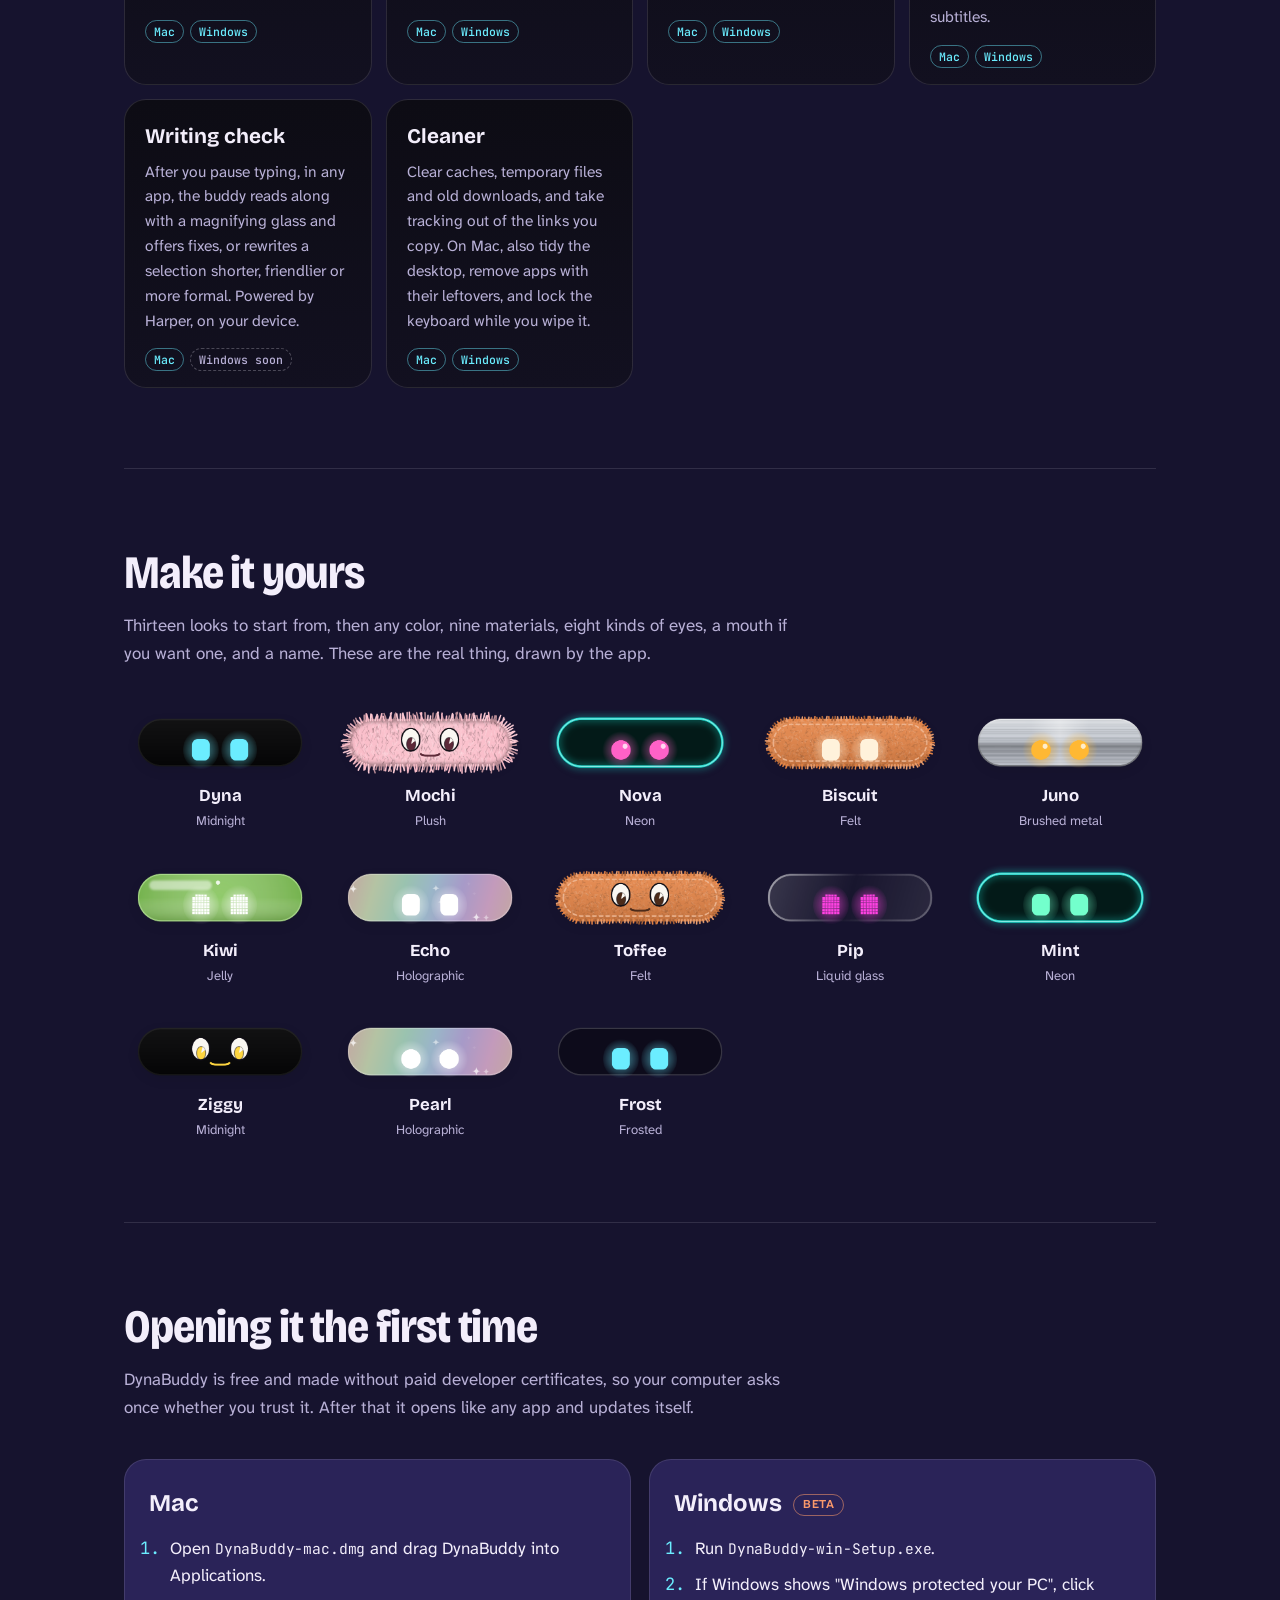
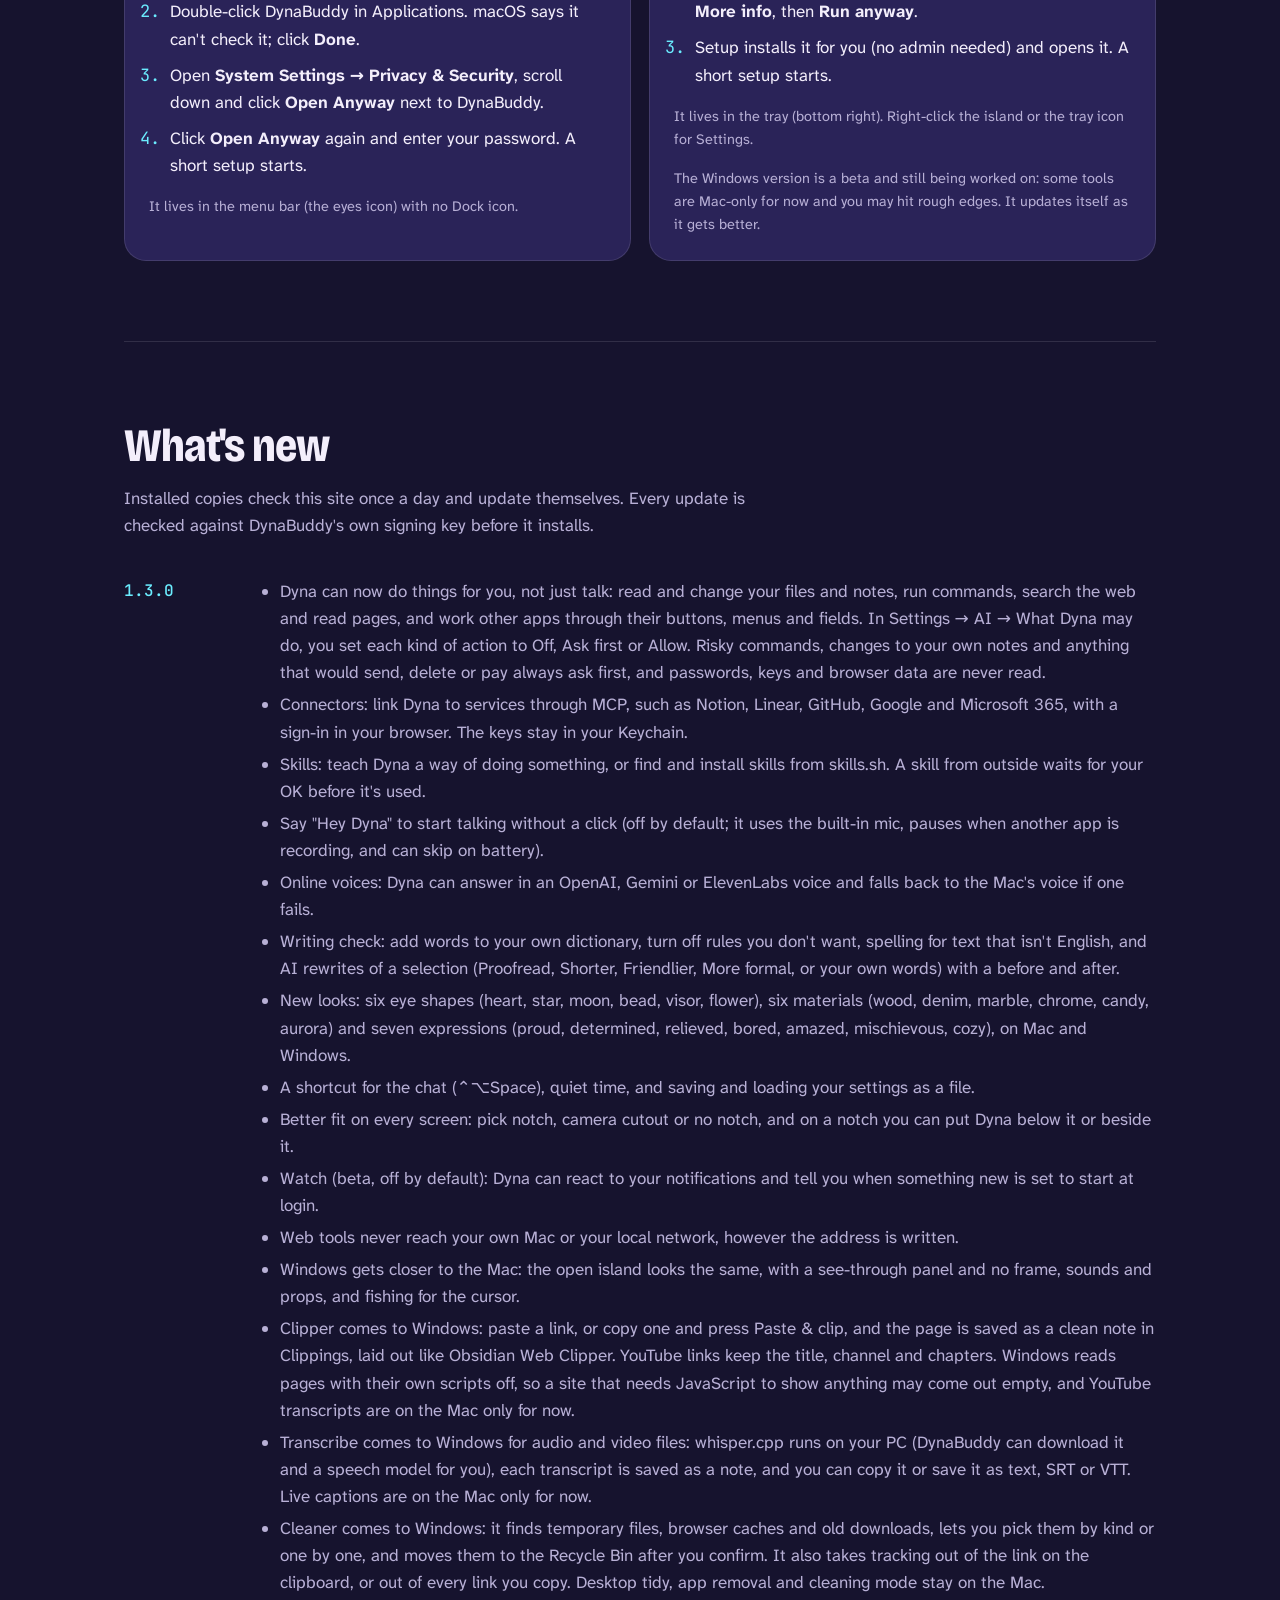
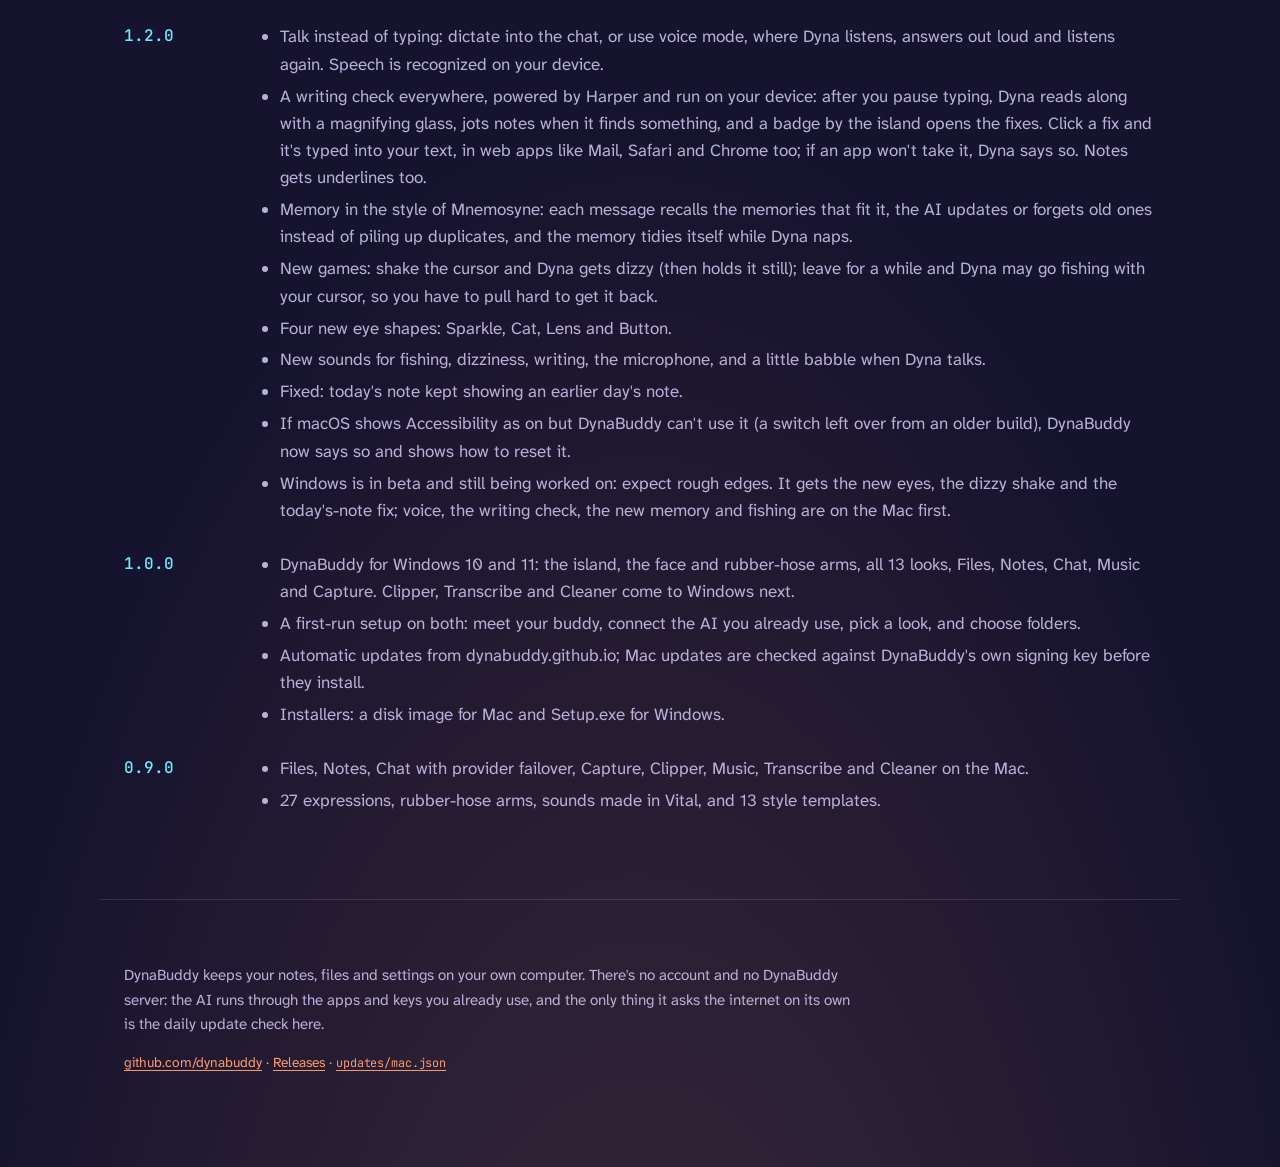
==== commit 0e119d4f: "DynaBuddy 1.3.0" ====
--- a/index.html
+++ b/index.html
@@ -8,7 +8,7 @@
   <meta property="og:title" content="DynaBuddy">
   <meta property="og:description" content="A little buddy for the top of your screen. Free for Mac and Windows.">
   <meta property="og:image" content="https://dynabuddy.github.io/img/looks/mochi.png">
-  <meta name="theme-color" content="#d9ceb9">
+  <meta name="theme-color" content="#16132e">
   <link rel="icon" href="img/icon.png">
   <link rel="preconnect" href="https://fonts.googleapis.com">
   <link rel="preconnect" href="https://fonts.gstatic.com" crossorigin>
@@ -16,7 +16,6 @@
   <link rel="stylesheet" href="style.css">
 </head>
 <body>
-  <canvas class="paint" id="paint" aria-hidden="true"></canvas>
   <!-- The page's top edge is a screen's top edge, and the buddy hangs from it. -->
   <div class="island-dock" aria-hidden="false">
     <button class="island" id="island" aria-expanded="false" aria-label="DynaBuddy. Click to open, or poke it a few times.">
@@ -46,7 +45,7 @@
         <span class="button-note" id="dl-secondary-note">Beta · Windows 10 or 11 · 64-bit</span>
       </a>
     </div>
-    <p class="version"><span class="mono" id="version">Latest version</span> · <a href="#install">First time opening it?</a></p>
+    <p class="version"><span class="mono" id="version">Latest version</span> · <a href="#install">First time opening it?</a> · <a href="https://github.com/dynabuddy/dynabuddy.github.io/releases">All releases</a></p>
   </header>
 
   <main>
@@ -70,6 +69,11 @@
           <p class="where"><span class="on">Mac</span><span class="on">Windows</span></p>
         </li>
         <li>
+          <h3>Dyna does it</h3>
+          <p>Ask, and Dyna works with your files, the web, other apps and connected services like Notion or GitHub. You choose what it may do, and risky steps always ask first. Say "Hey Dyna" to start.</p>
+          <p class="where"><span class="on">Mac</span><span>Windows soon</span></p>
+        </li>
+        <li>
           <h3>Music</h3>
           <p>See and control what's playing in Spotify, Apple Music, YouTube Music and the rest. The buddy dances when a song starts.</p>
           <p class="where"><span class="on">Mac</span><span class="on">Windows</span></p>
@@ -81,30 +85,30 @@
         </li>
         <li>
           <h3>Clipper</h3>
-          <p>Save the page you're reading, or a YouTube video with its transcript, as a clean note.</p>
-          <p class="where"><span class="on">Mac</span><span>Windows soon</span></p>
+          <p>Save the page you're reading, or a YouTube video with its chapters and transcript, as a clean note. On Windows, clip a link you paste or copy.</p>
+          <p class="where"><span class="on">Mac</span><span class="on">Windows</span></p>
         </li>
         <li>
           <h3>Transcribe</h3>
-          <p>Live captions and transcripts of audio and video files, made on your device.</p>
-          <p class="where"><span class="on">Mac</span><span>Windows soon</span></p>
+          <p>Live captions and transcripts of audio and video files, made on your device. Windows transcribes files with whisper.cpp, as notes or subtitles.</p>
+          <p class="where"><span class="on">Mac</span><span class="on">Windows</span></p>
         </li>
         <li>
           <h3>Writing check</h3>
-          <p>After you pause typing, in any app, the buddy reads along with a magnifying glass and offers fixes. Powered by Harper, on your device.</p>
+          <p>After you pause typing, in any app, the buddy reads along with a magnifying glass and offers fixes, or rewrites a selection shorter, friendlier or more formal. Powered by Harper, on your device.</p>
           <p class="where"><span class="on">Mac</span><span>Windows soon</span></p>
         </li>
         <li>
           <h3>Cleaner</h3>
-          <p>Tidy the desktop, clear caches and old downloads, remove apps with their leftovers, and lock the keyboard while you wipe it.</p>
-          <p class="where"><span class="on">Mac</span><span>Windows soon</span></p>
+          <p>Clear caches, temporary files and old downloads, and take tracking out of the links you copy. On Mac, also tidy the desktop, remove apps with their leftovers, and lock the keyboard while you wipe it.</p>
+          <p class="where"><span class="on">Mac</span><span class="on">Windows</span></p>
         </li>
       </ul>
     </section>
 
     <section class="looks" id="looks" aria-labelledby="looks-title">
       <h2 id="looks-title">Make it yours</h2>
-      <p class="section-lede">Thirteen looks to start from, then any color, nine materials, eight kinds of eyes, a mouth if you want one, and a name. The app drew every one of these.</p>
+      <p class="section-lede">Thirteen looks to start from, then any color, nine materials, eight kinds of eyes, a mouth if you want one, and a name. These are the real thing, drawn by the app.</p>
       <ul class="look-grid" id="look-grid">
         <li><img src="img/looks/dyna.png" alt="Dyna: a black pill with glowing cyan eyes" loading="lazy"><span>Dyna</span><small>Midnight</small></li>
         <li><img src="img/looks/mochi.png" alt="Mochi: pink fur with cartoon eyes and a smile" loading="lazy"><span>Mochi</span><small>Plush</small></li>
@@ -151,23 +155,17 @@
 
     <section class="updates" id="updates" aria-labelledby="updates-title">
       <h2 id="updates-title">What's new</h2>
-      <p class="section-lede">Installed copies check this site once a day and update themselves. On Mac, DynaBuddy checks every update against its own signing key before it installs.</p>
+      <p class="section-lede">Installed copies check this site once a day and update themselves. Every update is checked against DynaBuddy's own signing key before it installs.</p>
       <div id="changelog" class="changelog"></div>
     </section>
   </main>
 
   <footer>
     <p>DynaBuddy keeps your notes, files and settings on your own computer. There's no account and no DynaBuddy server: the AI runs through the apps and keys you already use, and the only thing it asks the internet on its own is the daily update check here.</p>
-    <nav class="legal-links" aria-label="Legal">
-      <a href="privacy.html">Privacy</a> · <a href="terms.html">Terms</a> · <a href="security.html">Security</a>
-    </nav>
-    <p class="fine">developed by <a href="https://www.threads.com/@chavacano_dev?igshid=NTc4MTIwNjQ2YQ==" target="_blank" rel="noopener">Chavacano Dev</a></p>
+    <p class="fine"><a href="https://github.com/dynabuddy">github.com/dynabuddy</a> · <a href="https://github.com/dynabuddy/dynabuddy.github.io/releases">Releases</a> · <a href="updates/mac.json" class="mono">updates/mac.json</a></p>
   </footer>
 
   <script src="island.js"></script>
   <script src="site.js"></script>
-  <script src="vendor/gsap.min.js"></script>
-  <script src="vendor/ScrollTrigger.min.js"></script>
-  <script src="paint.js"></script>
 </body>
 </html>
--- a/style.css
+++ b/style.css
@@ -1,27 +1,18 @@
-/* DynaBuddy site. Oat felt under dabs of impressionist color. The island stays black and its eyes stay cyan. */
+/* DynaBuddy site. Palette from the app's dusk wallpaper; the eyes' cyan is the only bright accent. */
 :root {
-  --felt: #d9ceb9;
-  --patch: #e6dcc9;
-  --p-blue: #cfd7dc;
-  --p-sage: #d3dcc7;
-  --p-lilac: #ddd2dd;
-  --p-peach: #ecd3bf;
-  --p-ochre: #e6dcae;
-  --ink: #2a2240;
-  --muted: #483e59;
-  --link: #8a3f22;
-  --link-hover: #6a2c16;
-  --sage-ink: #3a5640;
-  --blue-ink: #3a5a82;
-  --stitch: rgba(42, 34, 64, 0.38);
-  --line: rgba(42, 34, 64, 0.2);
-  --eye: #6bedff;
-  --island: #050506;
-  --island-text: #f3eefb;
+  --night: #16132e;      /* page */
+  --dusk: #2a2358;       /* raised surfaces */
+  --violet: #8c4db2;     /* horizon band */
+  --peach: #fa996b;      /* warm accent, links */
+  --eye: #6bedff;        /* the buddy's eyes: primary action */
+  --paper: #f3eefb;      /* text */
+  --muted: #b8b0d6;
+  --ink: #050506;        /* the island */
+  --line: rgba(243, 238, 251, 0.12);
   --display: "Bricolage Grotesque", "Segoe UI", system-ui, sans-serif;
   --body: "Atkinson Hyperlegible Next", "Segoe UI", system-ui, sans-serif;
   --mono: "JetBrains Mono", ui-monospace, Menlo, Consolas, monospace;
-  color-scheme: light;
+  color-scheme: dark;
 }
 
 * { box-sizing: border-box; }
@@ -29,40 +20,18 @@
 body {
   margin: 0;
   background:
-    radial-gradient(60% 9% at 12% 3%, rgba(143, 168, 196, 0.42), transparent 72%),
-    radial-gradient(48% 8% at 88% 11%, rgba(232, 169, 138, 0.36), transparent 72%),
-    radial-gradient(55% 10% at 20% 46%, rgba(185, 163, 201, 0.34), transparent 72%),
-    radial-gradient(50% 9% at 85% 70%, rgba(217, 184, 106, 0.3), transparent 72%),
-    radial-gradient(70% 10% at 40% 98%, rgba(157, 179, 154, 0.42), transparent 72%),
-    var(--felt);
-  color: var(--ink);
+    radial-gradient(120% 60% at 50% -10%, rgba(140, 77, 178, 0.55), transparent 60%),
+    radial-gradient(80% 40% at 50% 110%, rgba(250, 153, 107, 0.18), transparent 70%),
+    var(--night);
+  color: var(--paper);
   font: 400 1.0625rem/1.6 var(--body);
   -webkit-font-smoothing: antialiased;
   min-height: 100vh;
 }
-::selection { background: rgba(232, 169, 138, 0.6); color: var(--ink); }
-a { color: var(--link); text-underline-offset: 3px; }
-a:hover { color: var(--link-hover); text-decoration-thickness: 2px; }
-:focus-visible { outline: 3px solid var(--blue-ink); outline-offset: 3px; border-radius: 6px; }
+a { color: var(--peach); text-underline-offset: 3px; }
+a:hover { color: #ffc2a3; }
+:focus-visible { outline: 2px solid var(--eye); outline-offset: 3px; border-radius: 6px; }
 .mono { font-family: var(--mono); font-size: 0.86em; letter-spacing: -0.01em; }
-
-/* ---- Painting and felt layers ---- */
-.paint { position: fixed; inset: 0; width: 100%; height: 100%; z-index: 0; pointer-events: none; }
-/* Wool grain and fibers, generated by noise filters so no image files ship. */
-body::after {
-  content: "";
-  position: fixed;
-  inset: 0;
-  z-index: 1;
-  pointer-events: none;
-  opacity: 0.62;
-  background-image:
-    url("data:image/svg+xml;utf8,<svg xmlns='http://www.w3.org/2000/svg' width='320' height='320'><filter id='g' x='0' y='0' width='100%25' height='100%25'><feTurbulence type='fractalNoise' baseFrequency='.9' numOctaves='3' seed='4' stitchTiles='stitch'/><feColorMatrix values='0 0 0 0 .2  0 0 0 0 .15  0 0 0 0 .1  1.25 0 0 0 -.5'/></filter><rect width='100%25' height='100%25' filter='url(%23g)'/></svg>"),
-    url("data:image/svg+xml;utf8,<svg xmlns='http://www.w3.org/2000/svg' width='380' height='380'><filter id='f' x='0' y='0' width='100%25' height='100%25'><feTurbulence type='fractalNoise' baseFrequency='.014 .5' numOctaves='2' seed='9' stitchTiles='stitch'/><feColorMatrix values='0 0 0 0 1  0 0 0 0 .96  0 0 0 0 .88  1.6 0 0 0 -.78'/></filter><rect width='100%25' height='100%25' filter='url(%23f)'/></svg>"),
-    url("data:image/svg+xml;utf8,<svg xmlns='http://www.w3.org/2000/svg' width='440' height='440'><filter id='h' x='0' y='0' width='100%25' height='100%25'><feTurbulence type='fractalNoise' baseFrequency='.45 .016' numOctaves='2' seed='21' stitchTiles='stitch'/><feColorMatrix values='0 0 0 0 .3  0 0 0 0 .22  0 0 0 0 .16  1.5 0 0 0 -.75'/></filter><rect width='100%25' height='100%25' filter='url(%23h)'/></svg>");
-  background-size: 320px 320px, 380px 380px, 440px 440px;
-}
-header, main, footer { position: relative; z-index: 2; }
 
 /* ---- The island, hanging from the top edge ---- */
 .island-dock {
@@ -85,10 +54,10 @@
   padding: 0;
   margin: 0;
   cursor: pointer;
-  color: var(--island-text);
-  background: linear-gradient(var(--island), #0d0d10);
+  color: inherit;
+  background: linear-gradient(var(--ink), #0d0d10);
   border-radius: 0 0 18px 18px;
-  box-shadow: 0 10px 26px rgba(42, 34, 64, 0.32), inset 0 -1px 0 rgba(255, 255, 255, 0.06);
+  box-shadow: 0 10px 30px rgba(0, 0, 0, 0.35), inset 0 -1px 0 rgba(255, 255, 255, 0.06);
   transition: width 420ms cubic-bezier(.2, 1.4, .4, 1), height 420ms cubic-bezier(.2, 1.4, .4, 1), border-radius 420ms;
   overflow: hidden;
 }
@@ -99,7 +68,7 @@
   top: 0;
   width: 9px;
   height: 9px;
-  background: radial-gradient(circle at 0 100%, transparent 8.5px, var(--island) 9px);
+  background: radial-gradient(circle at 0 100%, transparent 8.5px, var(--ink) 9px);
 }
 .island::before { left: -9px; transform: scaleX(-1); }
 .island::after { right: -9px; }
@@ -121,22 +90,21 @@
 .island:not([aria-expanded="true"]) .island-menu { visibility: hidden; }
 .island-menu a {
   font: 600 0.88rem/1 var(--body);
-  color: var(--island-text);
+  color: var(--paper);
   text-decoration: none;
   padding: 9px 12px;
   border-radius: 999px;
   background: rgba(255, 255, 255, 0.07);
 }
 .island-menu a:hover { background: rgba(107, 237, 255, 0.16); color: var(--eye); }
-.island :focus-visible, .island-menu a:focus-visible { outline-color: var(--eye); }
 .island-speech {
   margin: 10px 0 0;
   padding: 6px 14px;
   border-radius: 999px;
   background: #121216;
-  color: var(--island-text);
+  color: var(--paper);
   font: 600 0.85rem/1.3 var(--body);
-  box-shadow: 0 6px 18px rgba(42, 34, 64, 0.3);
+  box-shadow: 0 6px 18px rgba(0, 0, 0, 0.35);
   opacity: 0;
   transform: translateY(-6px);
   transition: opacity 200ms, transform 200ms;
@@ -155,7 +123,7 @@
   font: 500 0.82rem/1 var(--mono);
   letter-spacing: 0.08em;
   text-transform: uppercase;
-  color: var(--link);
+  color: var(--eye);
 }
 h1, h2, h3 { font-family: var(--display); font-optical-sizing: auto; }
 h1 {
@@ -176,7 +144,6 @@
   text-wrap: pretty;
 }
 .cta { display: flex; flex-wrap: wrap; gap: 14px; justify-content: center; }
-/* Felt patches: a soft body with a stitched edge sewn just inside it. */
 .button {
   display: inline-flex;
   flex-direction: column;
@@ -186,24 +153,21 @@
   padding: 14px 22px;
   border-radius: 16px;
   text-decoration: none;
-  color: var(--ink);
-  background: var(--patch);
-  box-shadow: 0 8px 16px rgba(60, 45, 30, 0.14), inset 0 1px 0 rgba(255, 255, 255, 0.35);
-  outline: 1.5px dashed var(--stitch);
-  outline-offset: -6px;
-  transition: transform 180ms, box-shadow 180ms;
-}
-.button:hover { transform: translateY(-2px) rotate(-0.4deg); color: var(--ink); box-shadow: 0 12px 22px rgba(60, 45, 30, 0.2), inset 0 1px 0 rgba(255, 255, 255, 0.35); }
-.button.primary { background: var(--ink); color: #f6f0e4; outline-color: rgba(107, 237, 255, 0.7); box-shadow: 0 10px 22px rgba(42, 34, 64, 0.3); }
-.button.primary:hover { color: #fff; box-shadow: 0 14px 26px rgba(42, 34, 64, 0.38); }
-.button.primary .button-title { color: var(--eye); }
+  color: var(--paper);
+  background: var(--dusk);
+  border: 1px solid var(--line);
+  transition: transform 160ms, background 160ms;
+}
+.button:hover { transform: translateY(-2px); color: var(--paper); background: #342c6a; }
+.button.primary { background: var(--eye); color: #04222a; border-color: transparent; box-shadow: 0 0 0 6px rgba(107, 237, 255, 0.12), 0 12px 40px rgba(107, 237, 255, 0.22); }
+.button.primary:hover { background: #8ff2ff; color: #04222a; }
 .button-title { font: 700 1.1rem/1.2 var(--display); }
-.button-note { font-size: 0.84rem; opacity: 0.8; }
+.button-note { font-size: 0.84rem; opacity: 0.75; }
 .version { margin-top: 1.4rem; font-size: 0.92rem; color: var(--muted); }
 
 /* ---- Sections ---- */
 main { max-width: 1080px; margin: 0 auto; padding: 0 24px; }
-section { padding: 5rem 0; border-top: 1.5px dashed var(--stitch); }
+section { padding: 5rem 0; border-top: 1px solid var(--line); }
 h2 {
   margin: 0;
   font-size: clamp(1.9rem, 4vw, 2.9rem);
@@ -220,21 +184,14 @@
   padding: 0;
   display: grid;
   grid-template-columns: repeat(auto-fill, minmax(230px, 1fr));
-  gap: 16px;
+  gap: 14px;
 }
 .tool-list li {
-  padding: 22px 22px 18px;
+  padding: 20px 20px 16px;
   border-radius: 22px;
-  background: var(--patch);
-  box-shadow: 0 8px 16px rgba(60, 45, 30, 0.12), inset 0 1px 0 rgba(255, 255, 255, 0.35);
-  outline: 1.5px dashed var(--stitch);
-  outline-offset: -8px;
-}
-.tool-list li:nth-child(5n + 1) { background: var(--p-blue); }
-.tool-list li:nth-child(5n + 2) { background: var(--p-sage); }
-.tool-list li:nth-child(5n + 3) { background: var(--p-lilac); }
-.tool-list li:nth-child(5n + 4) { background: var(--p-peach); }
-.tool-list li:nth-child(5n + 5) { background: var(--p-ochre); }
+  background: linear-gradient(180deg, #0d0c14, #121020);
+  border: 1px solid var(--line);
+}
 .tool-list h3 { margin: 0 0 0.4rem; font-size: 1.3rem; font-weight: 700; }
 .tool-list p { margin: 0; font-size: 0.97rem; color: var(--muted); }
 .where { display: flex; gap: 6px; margin-top: 0.9rem !important; }
@@ -242,10 +199,10 @@
   font: 500 0.72rem/1 var(--mono);
   padding: 5px 8px;
   border-radius: 999px;
-  border: 1px dashed var(--stitch);
+  border: 1px dashed rgba(243, 238, 251, 0.25);
   color: var(--muted);
 }
-.where .on { border: 1px solid var(--sage-ink); color: var(--sage-ink); background: rgba(255, 255, 255, 0.3); }
+.where .on { border: 1px solid rgba(107, 237, 255, 0.45); color: var(--eye); }
 
 .look-grid {
   list-style: none;
@@ -262,25 +219,17 @@
 .look-grid small { color: var(--muted); font-size: 0.82rem; }
 
 .install-cols { display: grid; grid-template-columns: repeat(auto-fit, minmax(300px, 1fr)); gap: 18px; }
-.install-card {
-  padding: 26px;
-  border-radius: 22px;
-  background: var(--p-blue);
-  box-shadow: 0 8px 16px rgba(60, 45, 30, 0.12), inset 0 1px 0 rgba(255, 255, 255, 0.35);
-  outline: 1.5px dashed var(--stitch);
-  outline-offset: -8px;
-}
-.install-card:nth-child(2) { background: var(--p-lilac); }
+.install-card { padding: 24px; border-radius: 22px; background: var(--dusk); border: 1px solid var(--line); }
 .install-card h3 { margin: 0 0 0.8rem; font-size: 1.5rem; }
 .install-card ol { margin: 0; padding-left: 1.3rem; }
 .install-card li { margin-bottom: 0.55rem; }
-.install-card li::marker { font-family: var(--mono); color: var(--link); }
+.install-card li::marker { font-family: var(--mono); color: var(--eye); }
 .note { margin: 1rem 0 0; font-size: 0.9rem; color: var(--muted); }
-.beta { display: inline-block; vertical-align: middle; margin-left: 0.4rem; padding: 0.1rem 0.55rem; border: 1px solid var(--link); border-radius: 999px; color: var(--link); font: 600 0.75rem/1.4 var(--body); letter-spacing: 0.04em; text-transform: uppercase; }
+.beta { display: inline-block; vertical-align: middle; margin-left: 0.4rem; padding: 0.1rem 0.55rem; border: 1px solid rgba(250, 153, 107, 0.55); border-radius: 999px; color: var(--peach); font: 600 0.75rem/1.4 var(--body); letter-spacing: 0.04em; text-transform: uppercase; }
 
 .changelog { display: grid; gap: 22px; }
 .release { display: grid; grid-template-columns: 7.5rem 1fr; gap: 18px; }
-.release h3 { margin: 0; font: 500 1rem/1.6 var(--mono); color: var(--link); }
+.release h3 { margin: 0; font: 500 1rem/1.6 var(--mono); color: var(--eye); }
 .release ul { margin: 0; padding-left: 1.1rem; color: var(--muted); }
 .release li { margin-bottom: 0.3rem; }
 
@@ -288,80 +237,12 @@
   max-width: 1080px;
   margin: 0 auto;
   padding: 3rem 24px 5rem;
-  border-top: 1.5px dashed var(--stitch);
+  border-top: 1px solid var(--line);
   color: var(--muted);
   font-size: 0.95rem;
 }
 footer p { max-width: 46rem; }
 .fine { font-size: 0.86rem; }
-
-/* ---- Footer legal links ---- */
-.legal-links { margin: 0 0 0.6rem; font-size: 0.92rem; }
-.legal-links a { white-space: nowrap; }
-
-/* ---- Legal pages: Privacy, Terms, Security ---- */
-.doc-bar {
-  max-width: 46rem;
-  margin: 0 auto;
-  padding: 22px 24px 0;
-  display: flex;
-  flex-wrap: wrap;
-  align-items: center;
-  justify-content: space-between;
-  gap: 12px 20px;
-}
-.doc-home { display: inline-flex; align-items: center; gap: 10px; color: var(--ink); text-decoration: none; font: 700 1.1rem/1 var(--display); }
-.doc-home:hover { color: var(--link); }
-.doc-home img { border-radius: 9px; }
-.doc-switch { display: flex; gap: 6px; }
-.doc-switch a {
-  padding: 8px 14px;
-  border-radius: 999px;
-  color: var(--muted);
-  text-decoration: none;
-  font: 600 0.88rem/1 var(--body);
-  border: 1.5px solid transparent;
-}
-.doc-switch a:hover { color: var(--ink); background: rgba(255, 255, 255, 0.4); }
-.doc-switch a[aria-current="page"] { color: var(--link); border: 1.5px dashed var(--link); }
-
-.doc { max-width: 46rem; margin: 0 auto; padding: clamp(3rem, 8vh, 5rem) 24px 4rem; animation: doc-in 520ms cubic-bezier(.2, .8, .2, 1) both; }
-.doc h1 { max-width: none; margin: 0; font-size: clamp(2.3rem, 7vw, 3.8rem); line-height: 1; }
-.doc-meta { margin: 1.3rem 0 0; font: 500 0.82rem/1.4 var(--mono); color: var(--muted); }
-.doc-summary {
-  margin: 2rem 0 0;
-  padding: 18px 22px;
-  border-radius: 18px;
-  background: var(--p-sage);
-  box-shadow: 0 8px 16px rgba(60, 45, 30, 0.12), inset 0 1px 0 rgba(255, 255, 255, 0.35);
-  outline: 1.5px dashed var(--stitch);
-  outline-offset: -7px;
-}
-.doc-summary p { margin: 0; color: var(--ink); }
-.doc-block { margin-top: 2.6rem; }
-.doc h2 { font-size: clamp(1.4rem, 3.4vw, 1.75rem); font-weight: 700; font-stretch: 90%; letter-spacing: -0.015em; line-height: 1.15; margin: 0 0 0.7rem; }
-.doc h3 { margin: 1.4rem 0 0.2rem; font-size: 1.08rem; font-weight: 700; color: var(--ink); }
-.doc p { margin: 0 0 0.9rem; color: var(--muted); }
-.doc p b { color: var(--ink); }
-.doc ul { margin: 0; padding-left: 1.2rem; color: var(--muted); }
-.doc li { margin-bottom: 0.55rem; }
-.doc li::marker { color: var(--link); }
-.doc-more { display: flex; flex-wrap: wrap; gap: 10px; margin-top: 3.2rem; padding-top: 2rem; border-top: 1.5px dashed var(--stitch); }
-.doc-more a {
-  padding: 11px 18px;
-  border-radius: 999px;
-  background: var(--patch);
-  color: var(--ink);
-  text-decoration: none;
-  font: 600 0.92rem/1 var(--body);
-  box-shadow: 0 5px 10px rgba(60, 45, 30, 0.12), inset 0 1px 0 rgba(255, 255, 255, 0.35);
-  outline: 1.5px dashed var(--stitch);
-  outline-offset: -5px;
-  transition: transform 160ms;
-}
-.doc-more a:hover { transform: translateY(-2px) rotate(-0.4deg); color: var(--ink); }
-.doc-page footer { max-width: 46rem; }
-@keyframes doc-in { from { opacity: 0; transform: translateY(10px); } to { opacity: 1; transform: none; } }
 
 @media (max-width: 640px) {
   .hero { padding-top: 8rem; }
@@ -371,6 +252,5 @@
 
 @media (prefers-reduced-motion: reduce) {
   html { scroll-behavior: auto; }
-  .island, .look-grid img, .button, .island-speech, .doc-more a { transition: none; }
-  .doc { animation: none; }
-}
+  .island, .look-grid img, .button, .island-speech { transition: none; }
+}
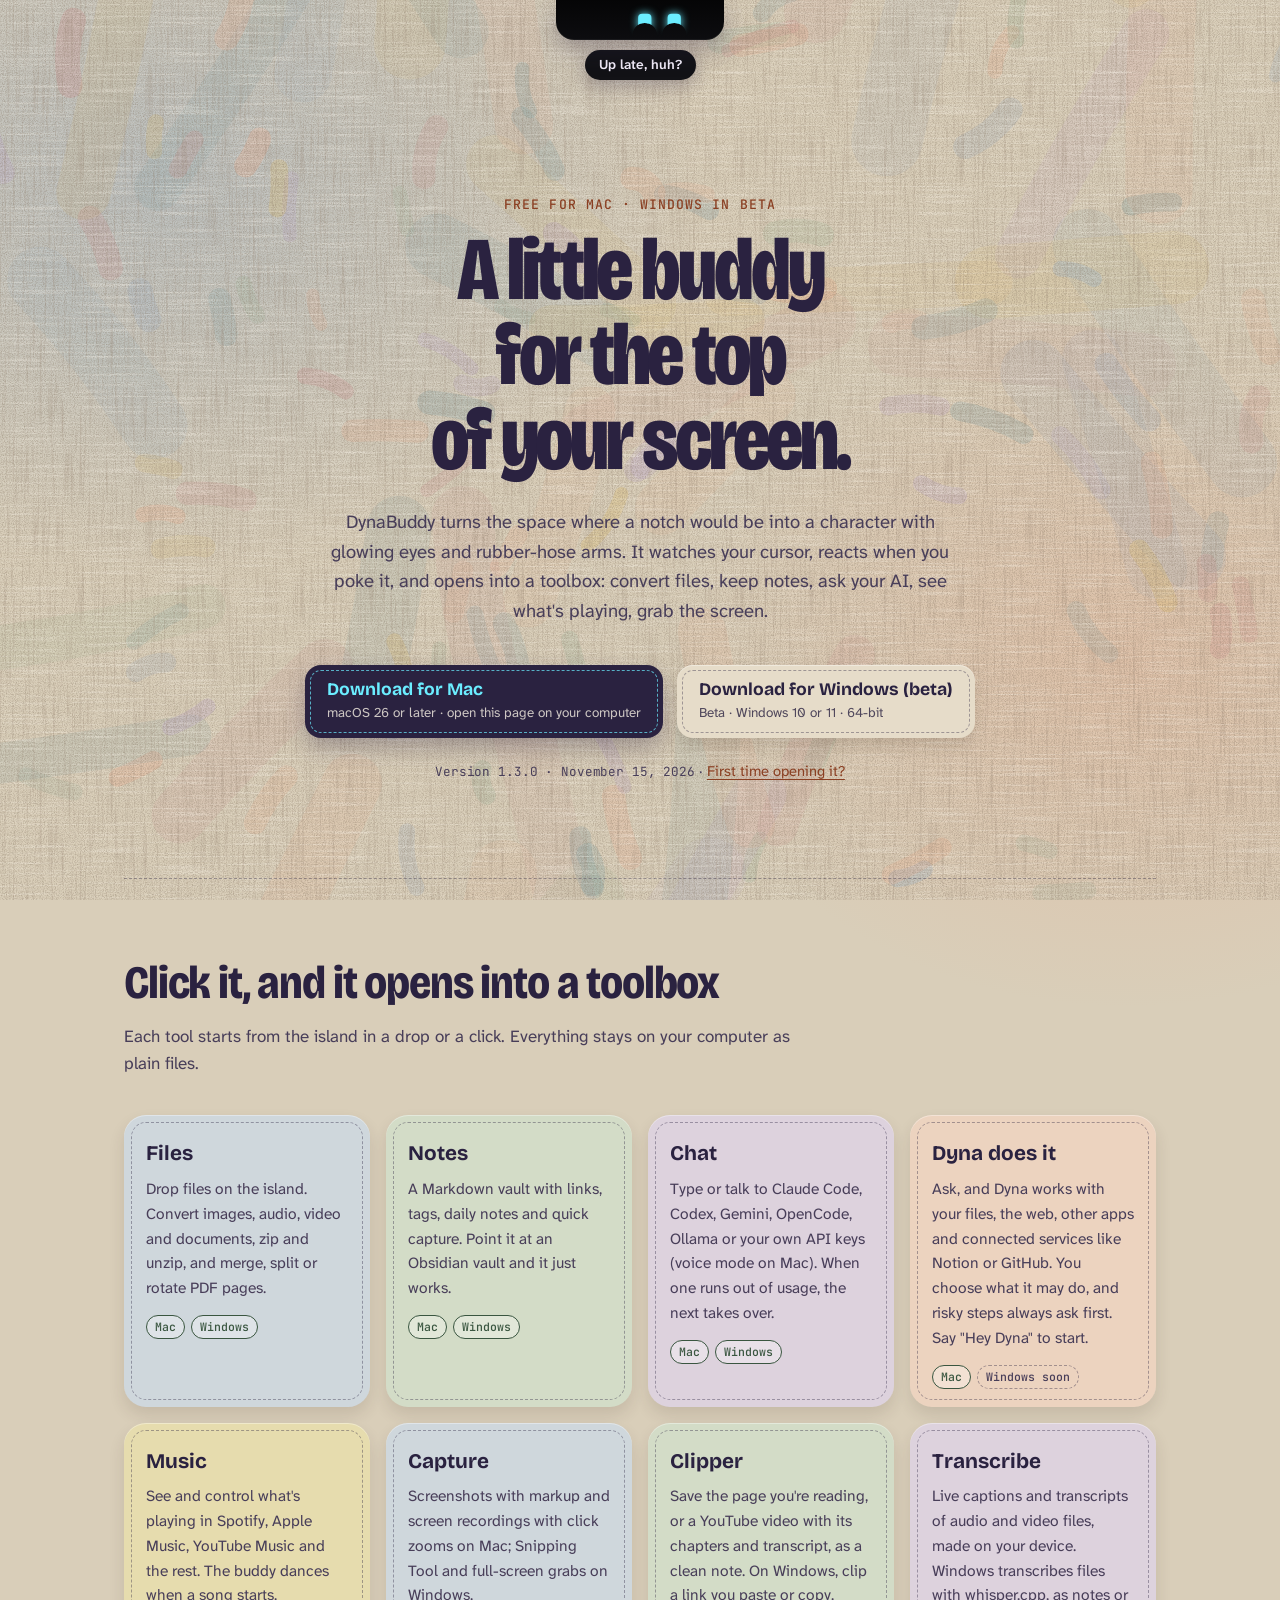
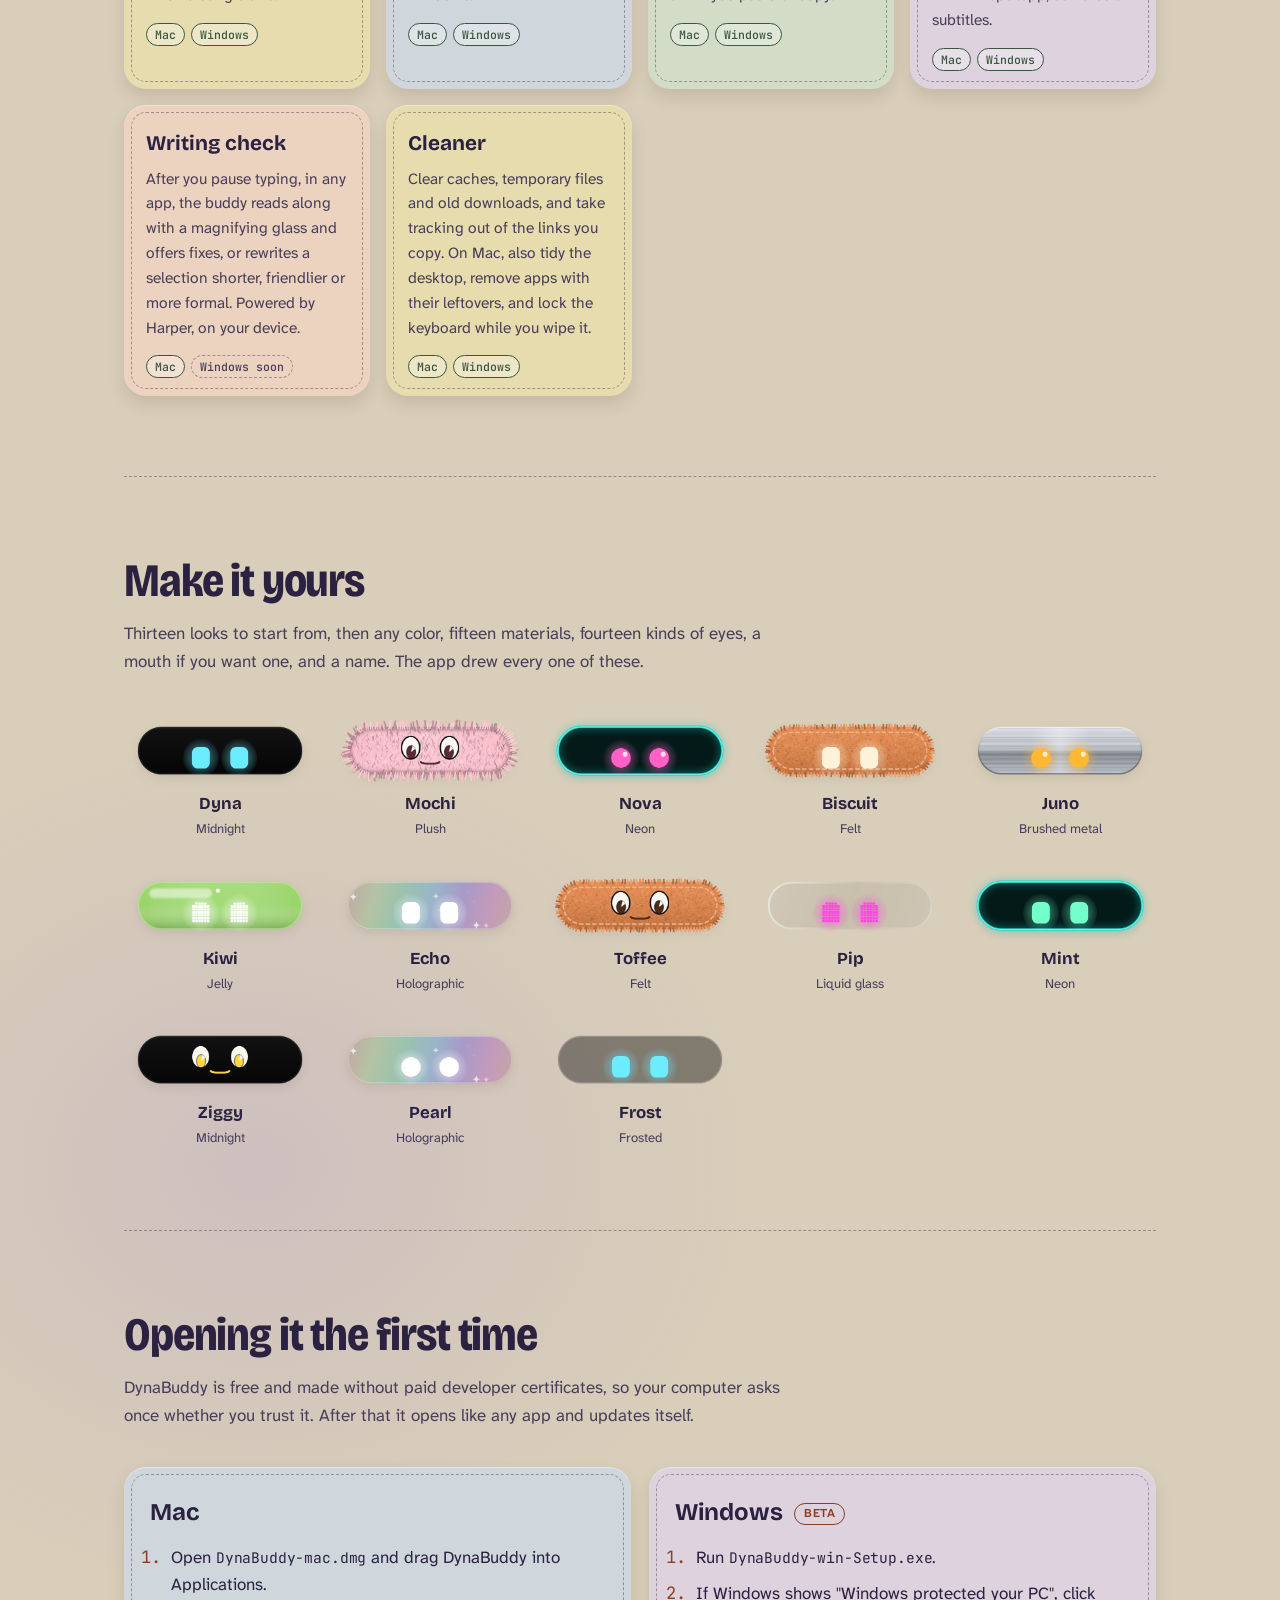
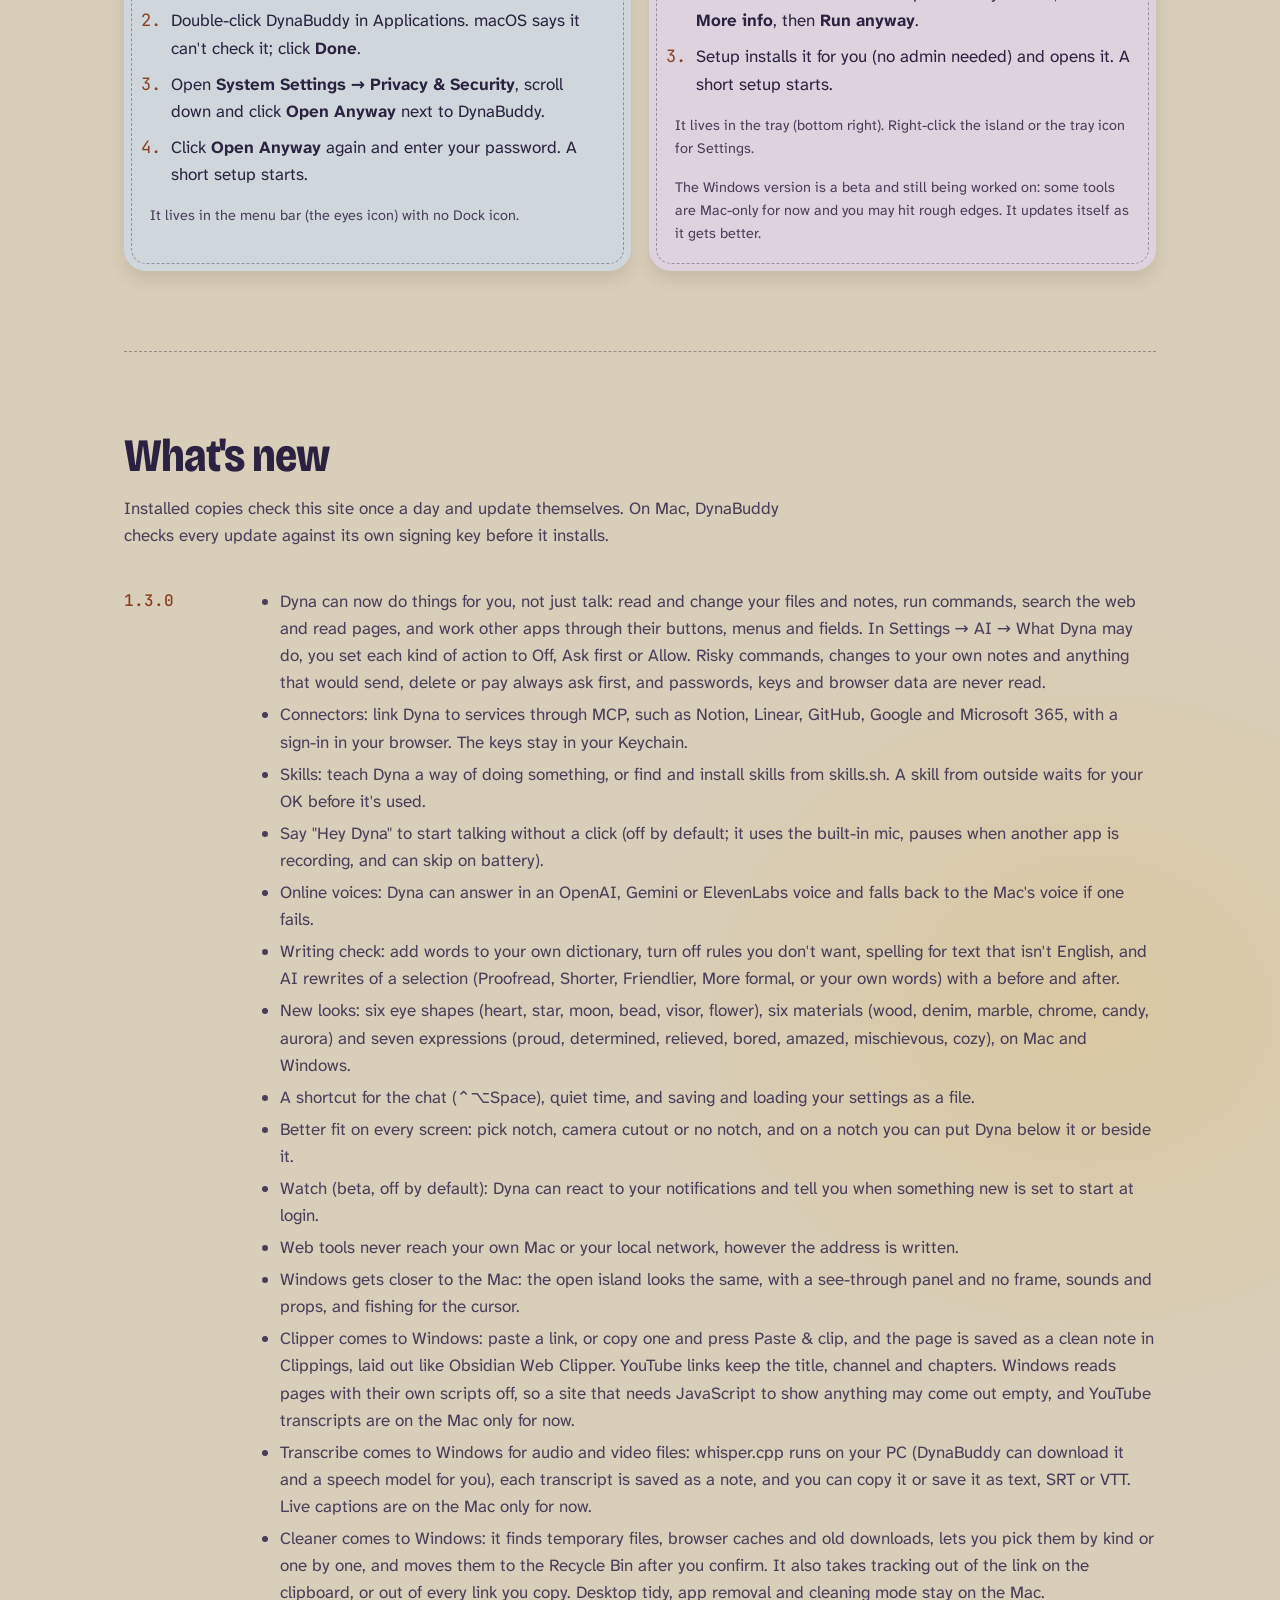
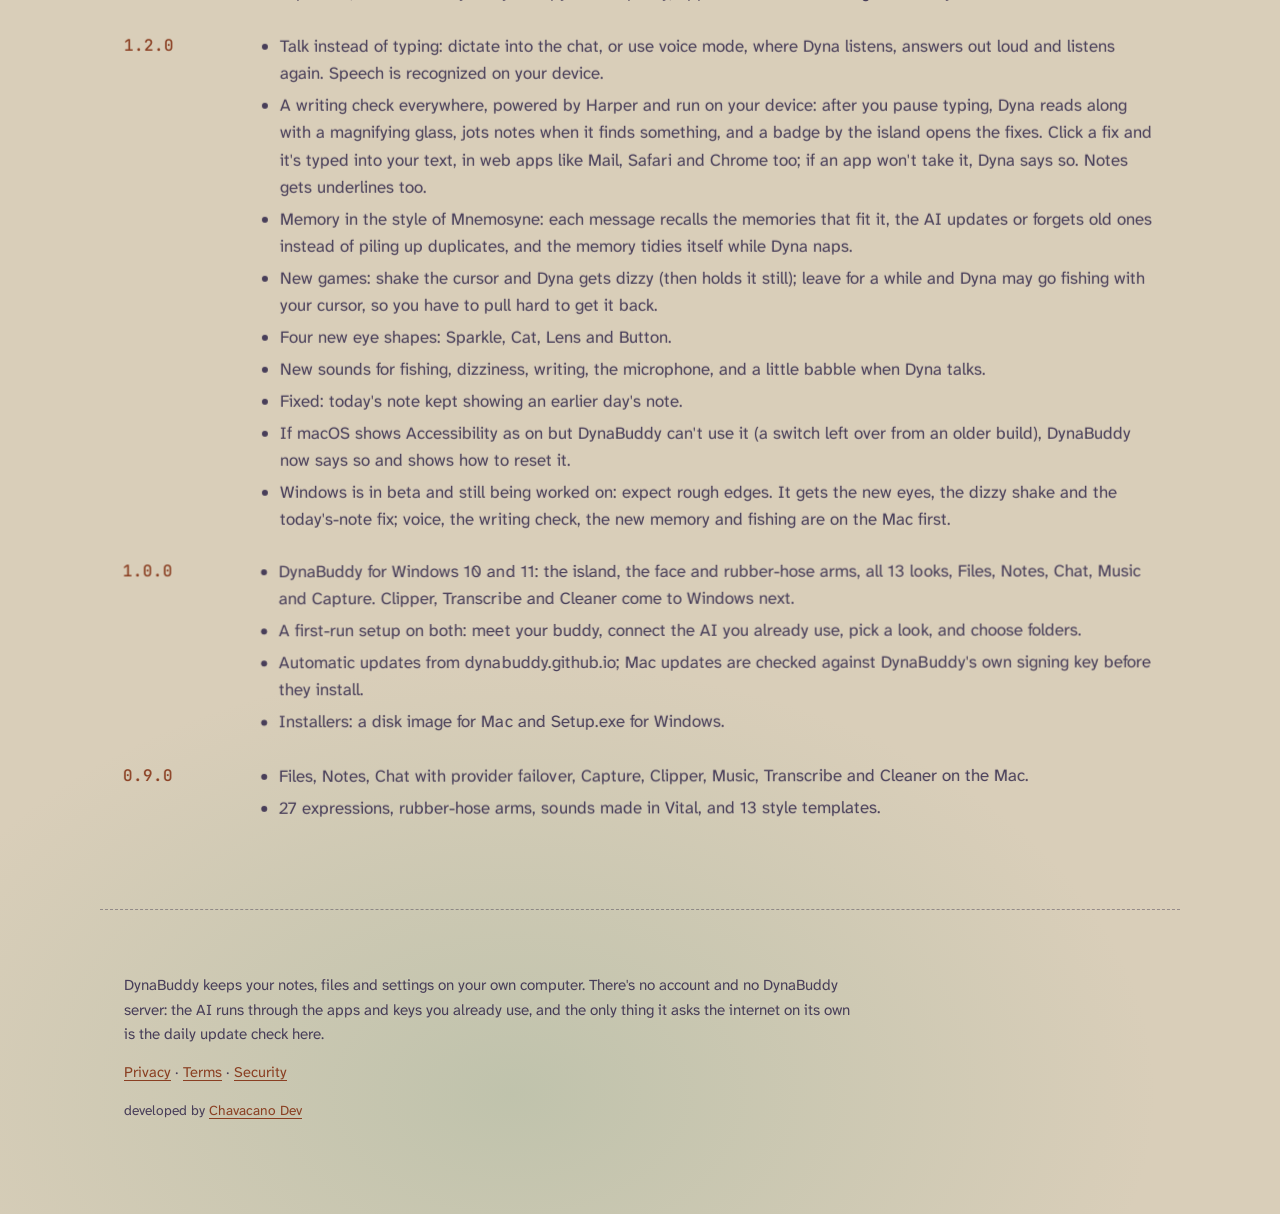
==== commit 77c9973f: "Restore the Nov 13 site design and legal pages, with 1.3 content The 1.3 publish copied an older sit" ====
--- a/index.html
+++ b/index.html
@@ -8,7 +8,7 @@
   <meta property="og:title" content="DynaBuddy">
   <meta property="og:description" content="A little buddy for the top of your screen. Free for Mac and Windows.">
   <meta property="og:image" content="https://dynabuddy.github.io/img/looks/mochi.png">
-  <meta name="theme-color" content="#16132e">
+  <meta name="theme-color" content="#d9ceb9">
   <link rel="icon" href="img/icon.png">
   <link rel="preconnect" href="https://fonts.googleapis.com">
   <link rel="preconnect" href="https://fonts.gstatic.com" crossorigin>
@@ -16,6 +16,7 @@
   <link rel="stylesheet" href="style.css">
 </head>
 <body>
+  <canvas class="paint" id="paint" aria-hidden="true"></canvas>
   <!-- The page's top edge is a screen's top edge, and the buddy hangs from it. -->
   <div class="island-dock" aria-hidden="false">
     <button class="island" id="island" aria-expanded="false" aria-label="DynaBuddy. Click to open, or poke it a few times.">
@@ -45,7 +46,7 @@
         <span class="button-note" id="dl-secondary-note">Beta · Windows 10 or 11 · 64-bit</span>
       </a>
     </div>
-    <p class="version"><span class="mono" id="version">Latest version</span> · <a href="#install">First time opening it?</a> · <a href="https://github.com/dynabuddy/dynabuddy.github.io/releases">All releases</a></p>
+    <p class="version"><span class="mono" id="version">Latest version</span> · <a href="#install">First time opening it?</a></p>
   </header>
 
   <main>
@@ -108,7 +109,7 @@
 
     <section class="looks" id="looks" aria-labelledby="looks-title">
       <h2 id="looks-title">Make it yours</h2>
-      <p class="section-lede">Thirteen looks to start from, then any color, nine materials, eight kinds of eyes, a mouth if you want one, and a name. These are the real thing, drawn by the app.</p>
+      <p class="section-lede">Thirteen looks to start from, then any color, fifteen materials, fourteen kinds of eyes, a mouth if you want one, and a name. The app drew every one of these.</p>
       <ul class="look-grid" id="look-grid">
         <li><img src="img/looks/dyna.png" alt="Dyna: a black pill with glowing cyan eyes" loading="lazy"><span>Dyna</span><small>Midnight</small></li>
         <li><img src="img/looks/mochi.png" alt="Mochi: pink fur with cartoon eyes and a smile" loading="lazy"><span>Mochi</span><small>Plush</small></li>
@@ -155,17 +156,23 @@
 
     <section class="updates" id="updates" aria-labelledby="updates-title">
       <h2 id="updates-title">What's new</h2>
-      <p class="section-lede">Installed copies check this site once a day and update themselves. Every update is checked against DynaBuddy's own signing key before it installs.</p>
+      <p class="section-lede">Installed copies check this site once a day and update themselves. On Mac, DynaBuddy checks every update against its own signing key before it installs.</p>
       <div id="changelog" class="changelog"></div>
     </section>
   </main>
 
   <footer>
     <p>DynaBuddy keeps your notes, files and settings on your own computer. There's no account and no DynaBuddy server: the AI runs through the apps and keys you already use, and the only thing it asks the internet on its own is the daily update check here.</p>
-    <p class="fine"><a href="https://github.com/dynabuddy">github.com/dynabuddy</a> · <a href="https://github.com/dynabuddy/dynabuddy.github.io/releases">Releases</a> · <a href="updates/mac.json" class="mono">updates/mac.json</a></p>
+    <nav class="legal-links" aria-label="Legal">
+      <a href="privacy.html">Privacy</a> · <a href="terms.html">Terms</a> · <a href="security.html">Security</a>
+    </nav>
+    <p class="fine">developed by <a href="https://www.threads.com/@chavacano_dev?igshid=NTc4MTIwNjQ2YQ==" target="_blank" rel="noopener">Chavacano Dev</a></p>
   </footer>
 
   <script src="island.js"></script>
   <script src="site.js"></script>
+  <script src="vendor/gsap.min.js"></script>
+  <script src="vendor/ScrollTrigger.min.js"></script>
+  <script src="paint.js"></script>
 </body>
 </html>
--- a/style.css
+++ b/style.css
@@ -1,18 +1,27 @@
-/* DynaBuddy site. Palette from the app's dusk wallpaper; the eyes' cyan is the only bright accent. */
+/* DynaBuddy site. Oat felt under dabs of impressionist color. The island stays black and its eyes stay cyan. */
 :root {
-  --night: #16132e;      /* page */
-  --dusk: #2a2358;       /* raised surfaces */
-  --violet: #8c4db2;     /* horizon band */
-  --peach: #fa996b;      /* warm accent, links */
-  --eye: #6bedff;        /* the buddy's eyes: primary action */
-  --paper: #f3eefb;      /* text */
-  --muted: #b8b0d6;
-  --ink: #050506;        /* the island */
-  --line: rgba(243, 238, 251, 0.12);
+  --felt: #d9ceb9;
+  --patch: #e6dcc9;
+  --p-blue: #cfd7dc;
+  --p-sage: #d3dcc7;
+  --p-lilac: #ddd2dd;
+  --p-peach: #ecd3bf;
+  --p-ochre: #e6dcae;
+  --ink: #2a2240;
+  --muted: #483e59;
+  --link: #8a3f22;
+  --link-hover: #6a2c16;
+  --sage-ink: #3a5640;
+  --blue-ink: #3a5a82;
+  --stitch: rgba(42, 34, 64, 0.38);
+  --line: rgba(42, 34, 64, 0.2);
+  --eye: #6bedff;
+  --island: #050506;
+  --island-text: #f3eefb;
   --display: "Bricolage Grotesque", "Segoe UI", system-ui, sans-serif;
   --body: "Atkinson Hyperlegible Next", "Segoe UI", system-ui, sans-serif;
   --mono: "JetBrains Mono", ui-monospace, Menlo, Consolas, monospace;
-  color-scheme: dark;
+  color-scheme: light;
 }
 
 * { box-sizing: border-box; }
@@ -20,18 +29,40 @@
 body {
   margin: 0;
   background:
-    radial-gradient(120% 60% at 50% -10%, rgba(140, 77, 178, 0.55), transparent 60%),
-    radial-gradient(80% 40% at 50% 110%, rgba(250, 153, 107, 0.18), transparent 70%),
-    var(--night);
-  color: var(--paper);
+    radial-gradient(60% 9% at 12% 3%, rgba(143, 168, 196, 0.42), transparent 72%),
+    radial-gradient(48% 8% at 88% 11%, rgba(232, 169, 138, 0.36), transparent 72%),
+    radial-gradient(55% 10% at 20% 46%, rgba(185, 163, 201, 0.34), transparent 72%),
+    radial-gradient(50% 9% at 85% 70%, rgba(217, 184, 106, 0.3), transparent 72%),
+    radial-gradient(70% 10% at 40% 98%, rgba(157, 179, 154, 0.42), transparent 72%),
+    var(--felt);
+  color: var(--ink);
   font: 400 1.0625rem/1.6 var(--body);
   -webkit-font-smoothing: antialiased;
   min-height: 100vh;
 }
-a { color: var(--peach); text-underline-offset: 3px; }
-a:hover { color: #ffc2a3; }
-:focus-visible { outline: 2px solid var(--eye); outline-offset: 3px; border-radius: 6px; }
+::selection { background: rgba(232, 169, 138, 0.6); color: var(--ink); }
+a { color: var(--link); text-underline-offset: 3px; }
+a:hover { color: var(--link-hover); text-decoration-thickness: 2px; }
+:focus-visible { outline: 3px solid var(--blue-ink); outline-offset: 3px; border-radius: 6px; }
 .mono { font-family: var(--mono); font-size: 0.86em; letter-spacing: -0.01em; }
+
+/* ---- Painting and felt layers ---- */
+.paint { position: fixed; inset: 0; width: 100%; height: 100%; z-index: 0; pointer-events: none; }
+/* Wool grain and fibers, generated by noise filters so no image files ship. */
+body::after {
+  content: "";
+  position: fixed;
+  inset: 0;
+  z-index: 1;
+  pointer-events: none;
+  opacity: 0.62;
+  background-image:
+    url("data:image/svg+xml;utf8,<svg xmlns='http://www.w3.org/2000/svg' width='320' height='320'><filter id='g' x='0' y='0' width='100%25' height='100%25'><feTurbulence type='fractalNoise' baseFrequency='.9' numOctaves='3' seed='4' stitchTiles='stitch'/><feColorMatrix values='0 0 0 0 .2  0 0 0 0 .15  0 0 0 0 .1  1.25 0 0 0 -.5'/></filter><rect width='100%25' height='100%25' filter='url(%23g)'/></svg>"),
+    url("data:image/svg+xml;utf8,<svg xmlns='http://www.w3.org/2000/svg' width='380' height='380'><filter id='f' x='0' y='0' width='100%25' height='100%25'><feTurbulence type='fractalNoise' baseFrequency='.014 .5' numOctaves='2' seed='9' stitchTiles='stitch'/><feColorMatrix values='0 0 0 0 1  0 0 0 0 .96  0 0 0 0 .88  1.6 0 0 0 -.78'/></filter><rect width='100%25' height='100%25' filter='url(%23f)'/></svg>"),
+    url("data:image/svg+xml;utf8,<svg xmlns='http://www.w3.org/2000/svg' width='440' height='440'><filter id='h' x='0' y='0' width='100%25' height='100%25'><feTurbulence type='fractalNoise' baseFrequency='.45 .016' numOctaves='2' seed='21' stitchTiles='stitch'/><feColorMatrix values='0 0 0 0 .3  0 0 0 0 .22  0 0 0 0 .16  1.5 0 0 0 -.75'/></filter><rect width='100%25' height='100%25' filter='url(%23h)'/></svg>");
+  background-size: 320px 320px, 380px 380px, 440px 440px;
+}
+header, main, footer { position: relative; z-index: 2; }
 
 /* ---- The island, hanging from the top edge ---- */
 .island-dock {
@@ -54,10 +85,10 @@
   padding: 0;
   margin: 0;
   cursor: pointer;
-  color: inherit;
-  background: linear-gradient(var(--ink), #0d0d10);
+  color: var(--island-text);
+  background: linear-gradient(var(--island), #0d0d10);
   border-radius: 0 0 18px 18px;
-  box-shadow: 0 10px 30px rgba(0, 0, 0, 0.35), inset 0 -1px 0 rgba(255, 255, 255, 0.06);
+  box-shadow: 0 10px 26px rgba(42, 34, 64, 0.32), inset 0 -1px 0 rgba(255, 255, 255, 0.06);
   transition: width 420ms cubic-bezier(.2, 1.4, .4, 1), height 420ms cubic-bezier(.2, 1.4, .4, 1), border-radius 420ms;
   overflow: hidden;
 }
@@ -68,7 +99,7 @@
   top: 0;
   width: 9px;
   height: 9px;
-  background: radial-gradient(circle at 0 100%, transparent 8.5px, var(--ink) 9px);
+  background: radial-gradient(circle at 0 100%, transparent 8.5px, var(--island) 9px);
 }
 .island::before { left: -9px; transform: scaleX(-1); }
 .island::after { right: -9px; }
@@ -90,21 +121,22 @@
 .island:not([aria-expanded="true"]) .island-menu { visibility: hidden; }
 .island-menu a {
   font: 600 0.88rem/1 var(--body);
-  color: var(--paper);
+  color: var(--island-text);
   text-decoration: none;
   padding: 9px 12px;
   border-radius: 999px;
   background: rgba(255, 255, 255, 0.07);
 }
 .island-menu a:hover { background: rgba(107, 237, 255, 0.16); color: var(--eye); }
+.island :focus-visible, .island-menu a:focus-visible { outline-color: var(--eye); }
 .island-speech {
   margin: 10px 0 0;
   padding: 6px 14px;
   border-radius: 999px;
   background: #121216;
-  color: var(--paper);
+  color: var(--island-text);
   font: 600 0.85rem/1.3 var(--body);
-  box-shadow: 0 6px 18px rgba(0, 0, 0, 0.35);
+  box-shadow: 0 6px 18px rgba(42, 34, 64, 0.3);
   opacity: 0;
   transform: translateY(-6px);
   transition: opacity 200ms, transform 200ms;
@@ -123,7 +155,7 @@
   font: 500 0.82rem/1 var(--mono);
   letter-spacing: 0.08em;
   text-transform: uppercase;
-  color: var(--eye);
+  color: var(--link);
 }
 h1, h2, h3 { font-family: var(--display); font-optical-sizing: auto; }
 h1 {
@@ -144,6 +176,7 @@
   text-wrap: pretty;
 }
 .cta { display: flex; flex-wrap: wrap; gap: 14px; justify-content: center; }
+/* Felt patches: a soft body with a stitched edge sewn just inside it. */
 .button {
   display: inline-flex;
   flex-direction: column;
@@ -153,21 +186,26 @@
   padding: 14px 22px;
   border-radius: 16px;
   text-decoration: none;
-  color: var(--paper);
-  background: var(--dusk);
-  border: 1px solid var(--line);
-  transition: transform 160ms, background 160ms;
-}
-.button:hover { transform: translateY(-2px); color: var(--paper); background: #342c6a; }
-.button.primary { background: var(--eye); color: #04222a; border-color: transparent; box-shadow: 0 0 0 6px rgba(107, 237, 255, 0.12), 0 12px 40px rgba(107, 237, 255, 0.22); }
-.button.primary:hover { background: #8ff2ff; color: #04222a; }
+  color: var(--ink);
+  background: var(--patch);
+  box-shadow: 0 8px 16px rgba(60, 45, 30, 0.14), inset 0 1px 0 rgba(255, 255, 255, 0.35);
+  outline: 1.5px dashed var(--stitch);
+  outline-offset: -6px;
+  transition: transform 180ms, box-shadow 180ms;
+}
+.button:hover { transform: translateY(-2px) rotate(-0.4deg); color: var(--ink); box-shadow: 0 12px 22px rgba(60, 45, 30, 0.2), inset 0 1px 0 rgba(255, 255, 255, 0.35); }
+.button.primary { background: var(--ink); color: #f6f0e4; outline-color: rgba(107, 237, 255, 0.7); box-shadow: 0 10px 22px rgba(42, 34, 64, 0.3); }
+.button.primary:hover { color: #fff; box-shadow: 0 14px 26px rgba(42, 34, 64, 0.38); }
+.button.primary .button-title { color: var(--eye); }
+.button:focus-visible, .doc-more a:focus-visible { outline: 3px solid var(--blue-ink); outline-offset: 3px; }
+.button.primary:focus-visible { outline-color: var(--eye); outline-offset: 4px; box-shadow: 0 0 0 3px var(--ink), 0 10px 22px rgba(42, 34, 64, 0.3); }
 .button-title { font: 700 1.1rem/1.2 var(--display); }
-.button-note { font-size: 0.84rem; opacity: 0.75; }
+.button-note { font-size: 0.84rem; opacity: 0.8; }
 .version { margin-top: 1.4rem; font-size: 0.92rem; color: var(--muted); }
 
 /* ---- Sections ---- */
 main { max-width: 1080px; margin: 0 auto; padding: 0 24px; }
-section { padding: 5rem 0; border-top: 1px solid var(--line); }
+section { padding: 5rem 0; border-top: 1.5px dashed var(--stitch); }
 h2 {
   margin: 0;
   font-size: clamp(1.9rem, 4vw, 2.9rem);
@@ -184,14 +222,21 @@
   padding: 0;
   display: grid;
   grid-template-columns: repeat(auto-fill, minmax(230px, 1fr));
-  gap: 14px;
+  gap: 16px;
 }
 .tool-list li {
-  padding: 20px 20px 16px;
+  padding: 22px 22px 18px;
   border-radius: 22px;
-  background: linear-gradient(180deg, #0d0c14, #121020);
-  border: 1px solid var(--line);
-}
+  background: var(--patch);
+  box-shadow: 0 8px 16px rgba(60, 45, 30, 0.12), inset 0 1px 0 rgba(255, 255, 255, 0.35);
+  outline: 1.5px dashed var(--stitch);
+  outline-offset: -8px;
+}
+.tool-list li:nth-child(5n + 1) { background: var(--p-blue); }
+.tool-list li:nth-child(5n + 2) { background: var(--p-sage); }
+.tool-list li:nth-child(5n + 3) { background: var(--p-lilac); }
+.tool-list li:nth-child(5n + 4) { background: var(--p-peach); }
+.tool-list li:nth-child(5n + 5) { background: var(--p-ochre); }
 .tool-list h3 { margin: 0 0 0.4rem; font-size: 1.3rem; font-weight: 700; }
 .tool-list p { margin: 0; font-size: 0.97rem; color: var(--muted); }
 .where { display: flex; gap: 6px; margin-top: 0.9rem !important; }
@@ -199,10 +244,10 @@
   font: 500 0.72rem/1 var(--mono);
   padding: 5px 8px;
   border-radius: 999px;
-  border: 1px dashed rgba(243, 238, 251, 0.25);
+  border: 1px dashed var(--stitch);
   color: var(--muted);
 }
-.where .on { border: 1px solid rgba(107, 237, 255, 0.45); color: var(--eye); }
+.where .on { border: 1px solid var(--sage-ink); color: var(--sage-ink); background: rgba(255, 255, 255, 0.3); }
 
 .look-grid {
   list-style: none;
@@ -219,17 +264,25 @@
 .look-grid small { color: var(--muted); font-size: 0.82rem; }
 
 .install-cols { display: grid; grid-template-columns: repeat(auto-fit, minmax(300px, 1fr)); gap: 18px; }
-.install-card { padding: 24px; border-radius: 22px; background: var(--dusk); border: 1px solid var(--line); }
+.install-card {
+  padding: 26px;
+  border-radius: 22px;
+  background: var(--p-blue);
+  box-shadow: 0 8px 16px rgba(60, 45, 30, 0.12), inset 0 1px 0 rgba(255, 255, 255, 0.35);
+  outline: 1.5px dashed var(--stitch);
+  outline-offset: -8px;
+}
+.install-card:nth-child(2) { background: var(--p-lilac); }
 .install-card h3 { margin: 0 0 0.8rem; font-size: 1.5rem; }
 .install-card ol { margin: 0; padding-left: 1.3rem; }
 .install-card li { margin-bottom: 0.55rem; }
-.install-card li::marker { font-family: var(--mono); color: var(--eye); }
+.install-card li::marker { font-family: var(--mono); color: var(--link); }
 .note { margin: 1rem 0 0; font-size: 0.9rem; color: var(--muted); }
-.beta { display: inline-block; vertical-align: middle; margin-left: 0.4rem; padding: 0.1rem 0.55rem; border: 1px solid rgba(250, 153, 107, 0.55); border-radius: 999px; color: var(--peach); font: 600 0.75rem/1.4 var(--body); letter-spacing: 0.04em; text-transform: uppercase; }
+.beta { display: inline-block; vertical-align: middle; margin-left: 0.4rem; padding: 0.1rem 0.55rem; border: 1px solid var(--link); border-radius: 999px; color: var(--link); font: 600 0.75rem/1.4 var(--body); letter-spacing: 0.04em; text-transform: uppercase; }
 
 .changelog { display: grid; gap: 22px; }
 .release { display: grid; grid-template-columns: 7.5rem 1fr; gap: 18px; }
-.release h3 { margin: 0; font: 500 1rem/1.6 var(--mono); color: var(--eye); }
+.release h3 { margin: 0; font: 500 1rem/1.6 var(--mono); color: var(--link); }
 .release ul { margin: 0; padding-left: 1.1rem; color: var(--muted); }
 .release li { margin-bottom: 0.3rem; }
 
@@ -237,12 +290,80 @@
   max-width: 1080px;
   margin: 0 auto;
   padding: 3rem 24px 5rem;
-  border-top: 1px solid var(--line);
+  border-top: 1.5px dashed var(--stitch);
   color: var(--muted);
   font-size: 0.95rem;
 }
 footer p { max-width: 46rem; }
 .fine { font-size: 0.86rem; }
+
+/* ---- Footer legal links ---- */
+.legal-links { margin: 0 0 0.6rem; font-size: 0.92rem; }
+.legal-links a { white-space: nowrap; }
+
+/* ---- Legal pages: Privacy, Terms, Security ---- */
+.doc-bar {
+  max-width: 46rem;
+  margin: 0 auto;
+  padding: 22px 24px 0;
+  display: flex;
+  flex-wrap: wrap;
+  align-items: center;
+  justify-content: space-between;
+  gap: 12px 20px;
+}
+.doc-home { display: inline-flex; align-items: center; gap: 10px; color: var(--ink); text-decoration: none; font: 700 1.1rem/1 var(--display); }
+.doc-home:hover { color: var(--link); }
+.doc-home img { border-radius: 9px; }
+.doc-switch { display: flex; gap: 6px; }
+.doc-switch a {
+  padding: 8px 14px;
+  border-radius: 999px;
+  color: var(--muted);
+  text-decoration: none;
+  font: 600 0.88rem/1 var(--body);
+  border: 1.5px solid transparent;
+}
+.doc-switch a:hover { color: var(--ink); background: rgba(255, 255, 255, 0.4); }
+.doc-switch a[aria-current="page"] { color: var(--link); border: 1.5px dashed var(--link); }
+
+.doc { max-width: 46rem; margin: 0 auto; padding: clamp(3rem, 8vh, 5rem) 24px 4rem; animation: doc-in 520ms cubic-bezier(.2, .8, .2, 1) both; }
+.doc h1 { max-width: none; margin: 0; font-size: clamp(2.3rem, 7vw, 3.8rem); line-height: 1; }
+.doc-meta { margin: 1.3rem 0 0; font: 500 0.82rem/1.4 var(--mono); color: var(--muted); }
+.doc-summary {
+  margin: 2rem 0 0;
+  padding: 18px 22px;
+  border-radius: 18px;
+  background: var(--p-sage);
+  box-shadow: 0 8px 16px rgba(60, 45, 30, 0.12), inset 0 1px 0 rgba(255, 255, 255, 0.35);
+  outline: 1.5px dashed var(--stitch);
+  outline-offset: -7px;
+}
+.doc-summary p { margin: 0; color: var(--ink); }
+.doc-block { margin-top: 2.6rem; }
+.doc h2 { font-size: clamp(1.4rem, 3.4vw, 1.75rem); font-weight: 700; font-stretch: 90%; letter-spacing: -0.015em; line-height: 1.15; margin: 0 0 0.7rem; }
+.doc h3 { margin: 1.4rem 0 0.2rem; font-size: 1.08rem; font-weight: 700; color: var(--ink); }
+.doc p { margin: 0 0 0.9rem; color: var(--muted); }
+.doc p b { color: var(--ink); }
+.doc ul { margin: 0; padding-left: 1.2rem; color: var(--muted); }
+.doc li { margin-bottom: 0.55rem; }
+.doc li::marker { color: var(--link); }
+.doc-more { display: flex; flex-wrap: wrap; gap: 10px; margin-top: 3.2rem; padding-top: 2rem; border-top: 1.5px dashed var(--stitch); }
+.doc-more a {
+  padding: 11px 18px;
+  border-radius: 999px;
+  background: var(--patch);
+  color: var(--ink);
+  text-decoration: none;
+  font: 600 0.92rem/1 var(--body);
+  box-shadow: 0 5px 10px rgba(60, 45, 30, 0.12), inset 0 1px 0 rgba(255, 255, 255, 0.35);
+  outline: 1.5px dashed var(--stitch);
+  outline-offset: -5px;
+  transition: transform 160ms;
+}
+.doc-more a:hover { transform: translateY(-2px) rotate(-0.4deg); color: var(--ink); }
+.doc-page footer { max-width: 46rem; }
+@keyframes doc-in { from { opacity: 0; transform: translateY(10px); } to { opacity: 1; transform: none; } }
 
 @media (max-width: 640px) {
   .hero { padding-top: 8rem; }
@@ -252,5 +373,6 @@
 
 @media (prefers-reduced-motion: reduce) {
   html { scroll-behavior: auto; }
-  .island, .look-grid img, .button, .island-speech { transition: none; }
-}
+  .island, .look-grid img, .button, .island-speech, .doc-more a { transition: none; }
+  .doc { animation: none; }
+}
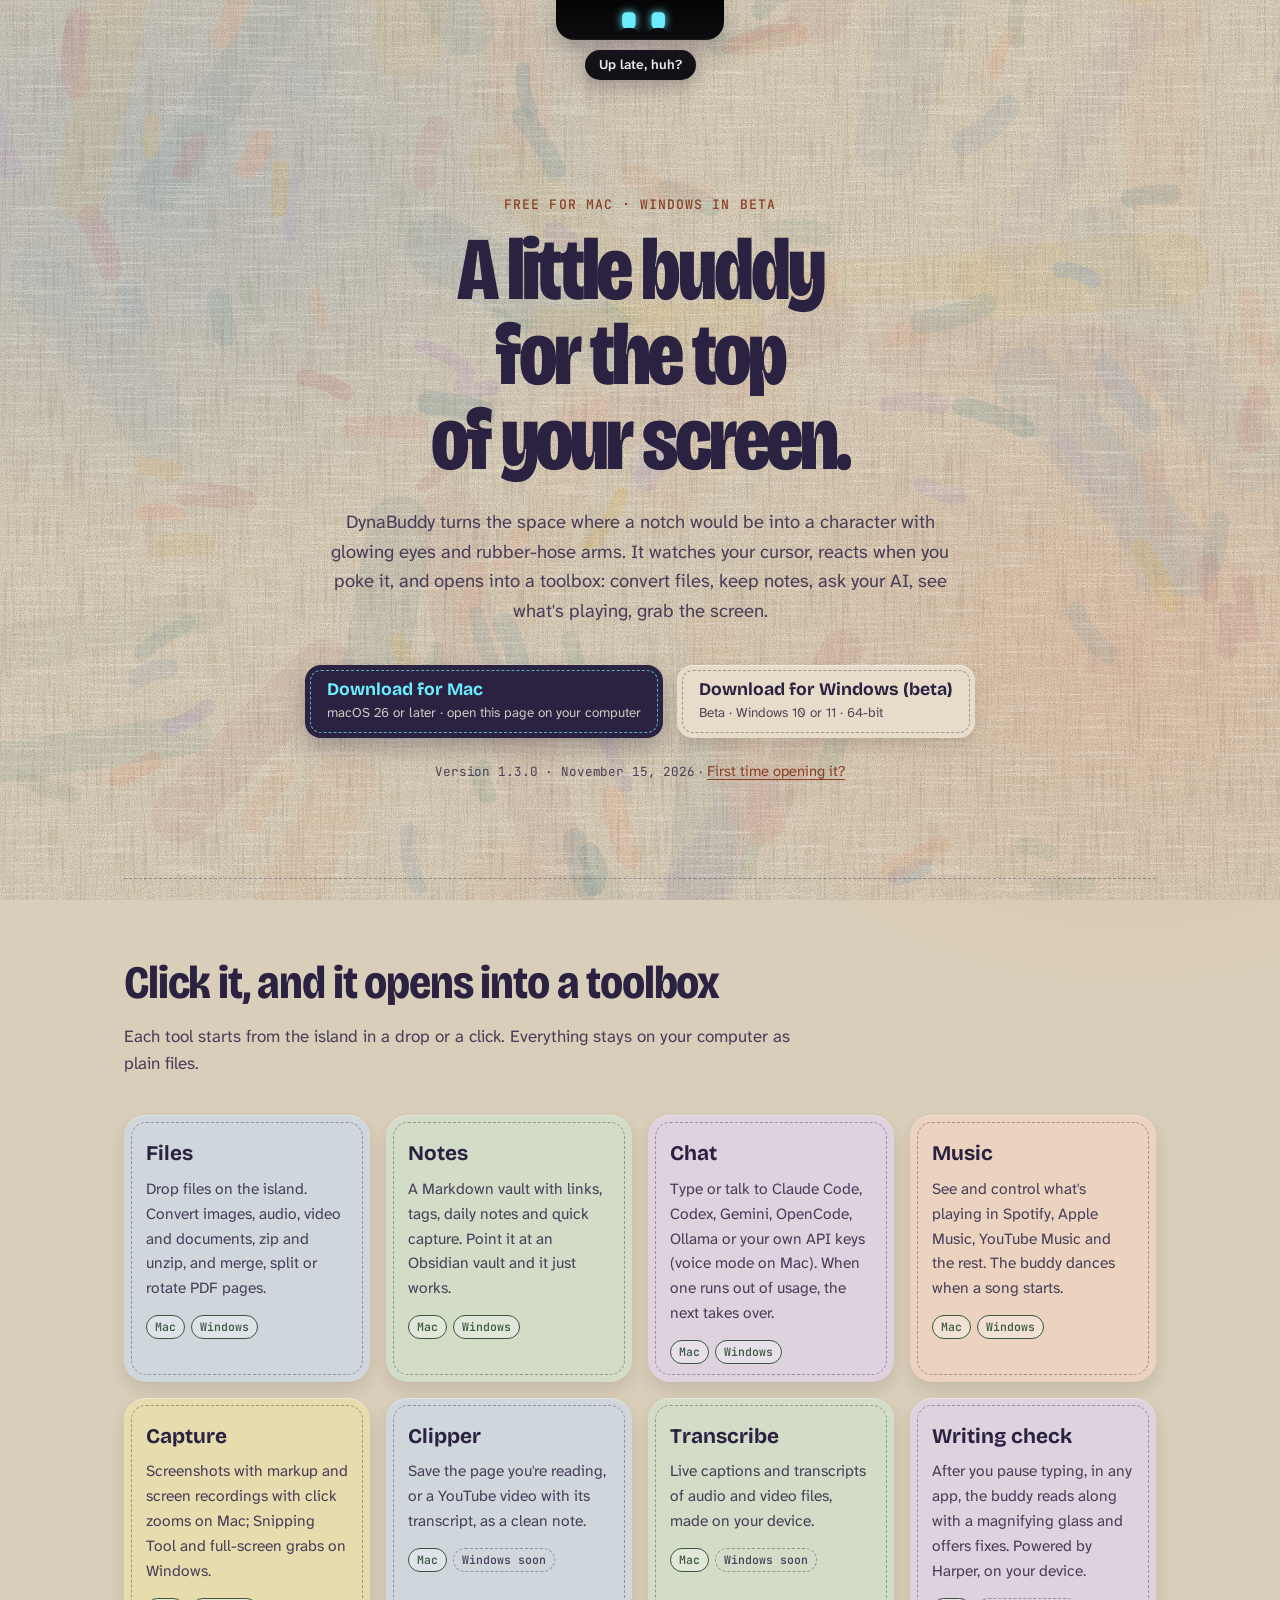
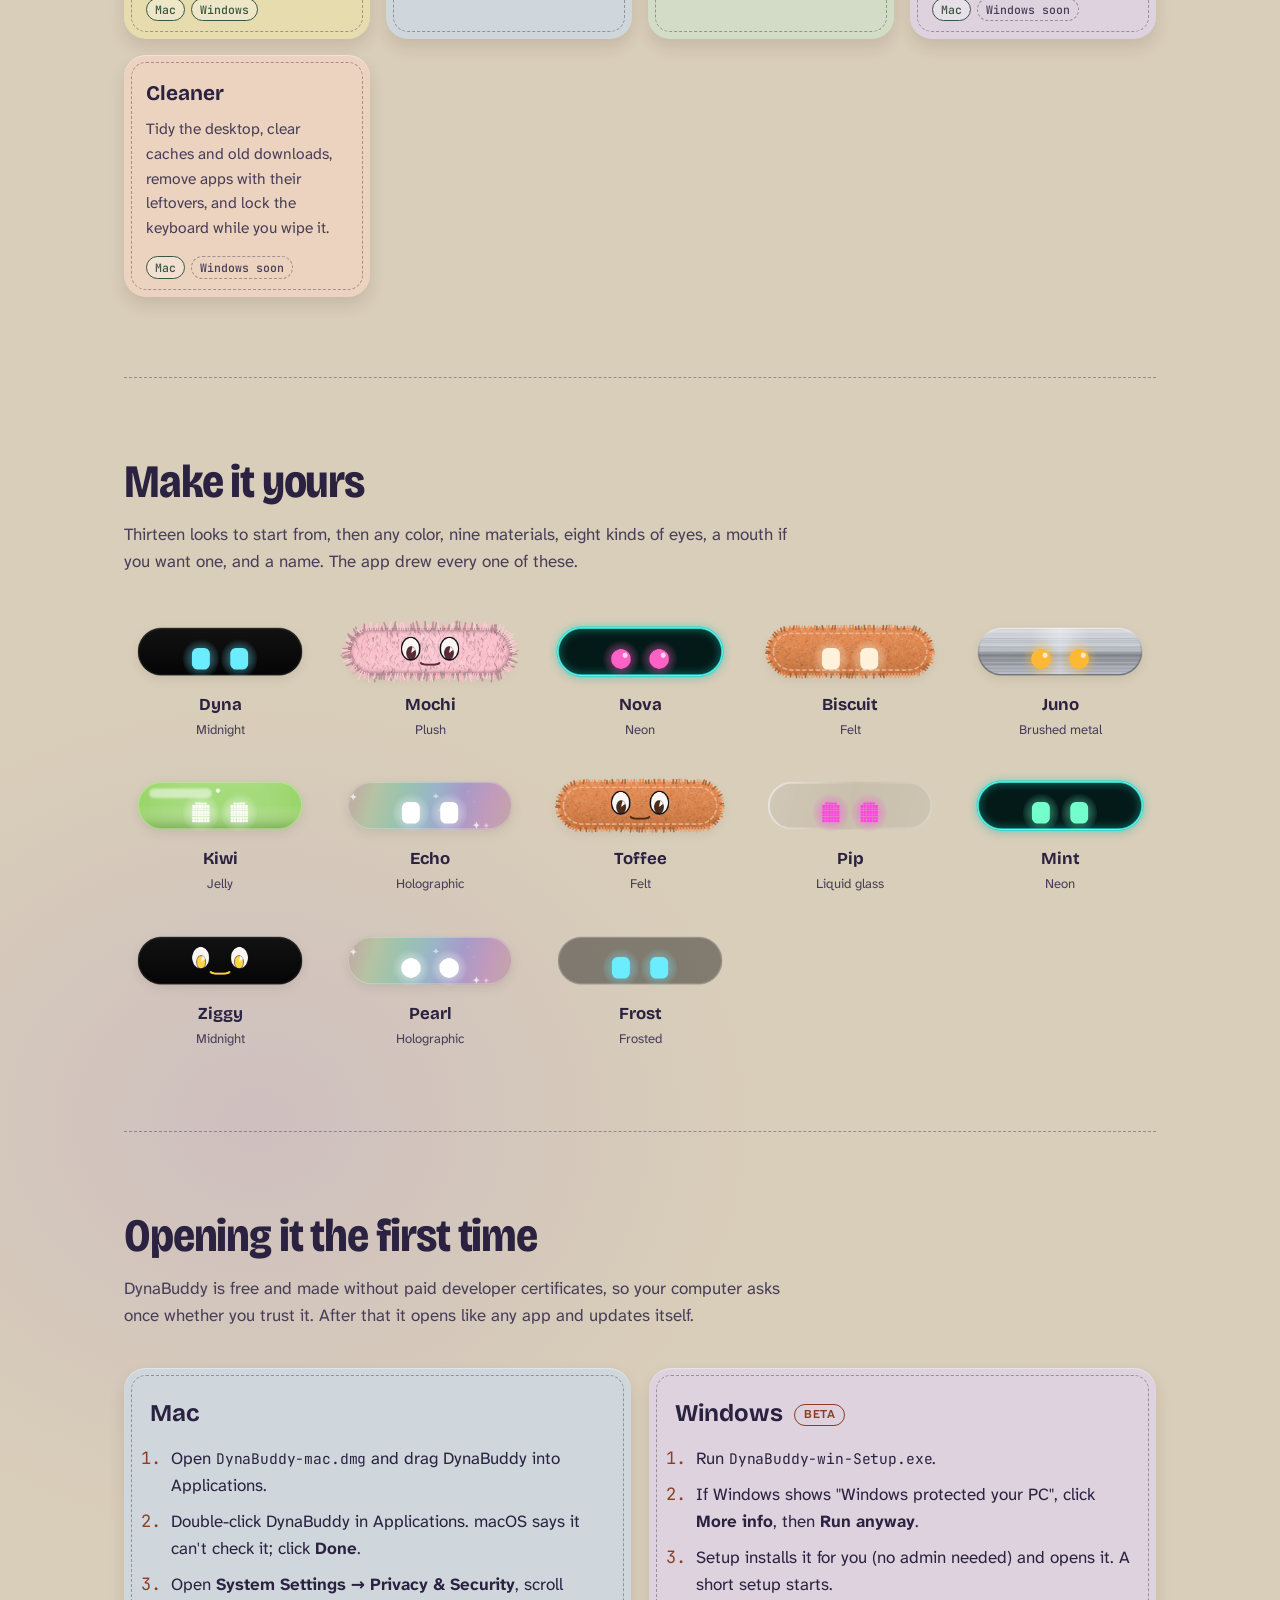
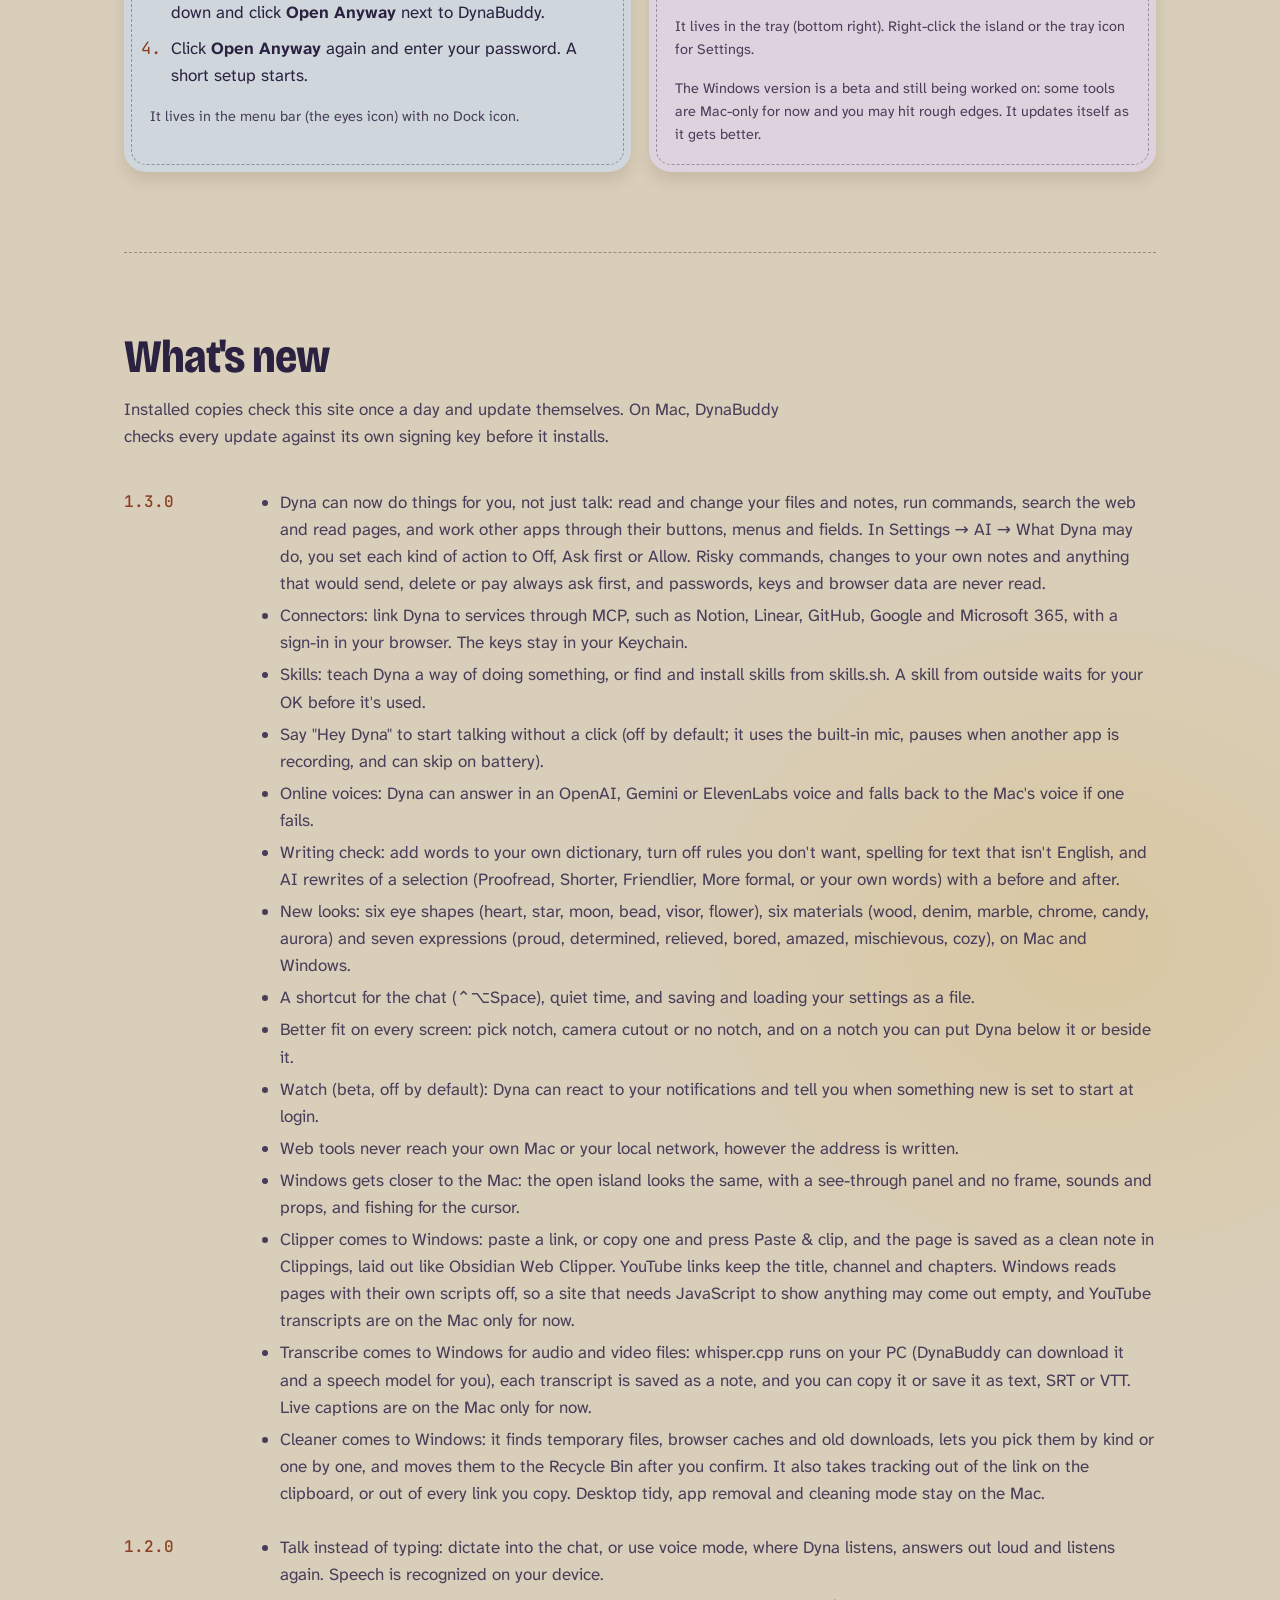
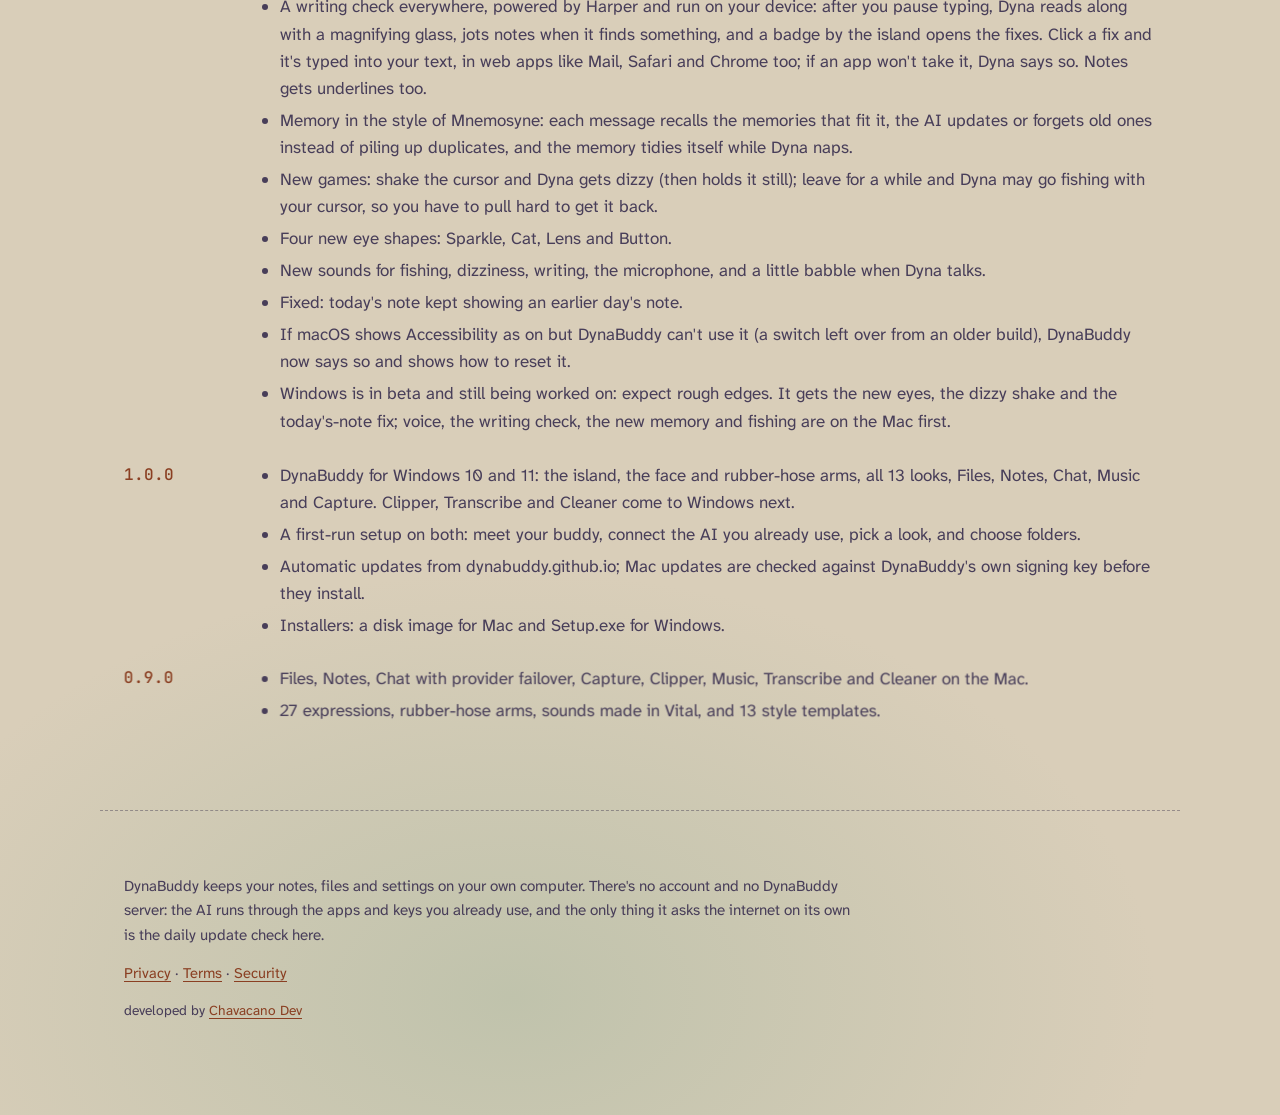
==== commit 972887bc: "Count download-button clicks with GoatCounter (test) Sends one cookieless event per download click (" ====
--- a/index.html
+++ b/index.html
@@ -70,11 +70,6 @@
           <p class="where"><span class="on">Mac</span><span class="on">Windows</span></p>
         </li>
         <li>
-          <h3>Dyna does it</h3>
-          <p>Ask, and Dyna works with your files, the web, other apps and connected services like Notion or GitHub. You choose what it may do, and risky steps always ask first. Say "Hey Dyna" to start.</p>
-          <p class="where"><span class="on">Mac</span><span>Windows soon</span></p>
-        </li>
-        <li>
           <h3>Music</h3>
           <p>See and control what's playing in Spotify, Apple Music, YouTube Music and the rest. The buddy dances when a song starts.</p>
           <p class="where"><span class="on">Mac</span><span class="on">Windows</span></p>
@@ -86,30 +81,30 @@
         </li>
         <li>
           <h3>Clipper</h3>
-          <p>Save the page you're reading, or a YouTube video with its chapters and transcript, as a clean note. On Windows, clip a link you paste or copy.</p>
-          <p class="where"><span class="on">Mac</span><span class="on">Windows</span></p>
+          <p>Save the page you're reading, or a YouTube video with its transcript, as a clean note.</p>
+          <p class="where"><span class="on">Mac</span><span>Windows soon</span></p>
         </li>
         <li>
           <h3>Transcribe</h3>
-          <p>Live captions and transcripts of audio and video files, made on your device. Windows transcribes files with whisper.cpp, as notes or subtitles.</p>
-          <p class="where"><span class="on">Mac</span><span class="on">Windows</span></p>
+          <p>Live captions and transcripts of audio and video files, made on your device.</p>
+          <p class="where"><span class="on">Mac</span><span>Windows soon</span></p>
         </li>
         <li>
           <h3>Writing check</h3>
-          <p>After you pause typing, in any app, the buddy reads along with a magnifying glass and offers fixes, or rewrites a selection shorter, friendlier or more formal. Powered by Harper, on your device.</p>
+          <p>After you pause typing, in any app, the buddy reads along with a magnifying glass and offers fixes. Powered by Harper, on your device.</p>
           <p class="where"><span class="on">Mac</span><span>Windows soon</span></p>
         </li>
         <li>
           <h3>Cleaner</h3>
-          <p>Clear caches, temporary files and old downloads, and take tracking out of the links you copy. On Mac, also tidy the desktop, remove apps with their leftovers, and lock the keyboard while you wipe it.</p>
-          <p class="where"><span class="on">Mac</span><span class="on">Windows</span></p>
+          <p>Tidy the desktop, clear caches and old downloads, remove apps with their leftovers, and lock the keyboard while you wipe it.</p>
+          <p class="where"><span class="on">Mac</span><span>Windows soon</span></p>
         </li>
       </ul>
     </section>
 
     <section class="looks" id="looks" aria-labelledby="looks-title">
       <h2 id="looks-title">Make it yours</h2>
-      <p class="section-lede">Thirteen looks to start from, then any color, fifteen materials, fourteen kinds of eyes, a mouth if you want one, and a name. The app drew every one of these.</p>
+      <p class="section-lede">Thirteen looks to start from, then any color, nine materials, eight kinds of eyes, a mouth if you want one, and a name. The app drew every one of these.</p>
       <ul class="look-grid" id="look-grid">
         <li><img src="img/looks/dyna.png" alt="Dyna: a black pill with glowing cyan eyes" loading="lazy"><span>Dyna</span><small>Midnight</small></li>
         <li><img src="img/looks/mochi.png" alt="Mochi: pink fur with cartoon eyes and a smile" loading="lazy"><span>Mochi</span><small>Plush</small></li>
@@ -174,5 +169,6 @@
   <script src="vendor/gsap.min.js"></script>
   <script src="vendor/ScrollTrigger.min.js"></script>
   <script src="paint.js"></script>
+  <script data-goatcounter="https://maubrick.goatcounter.com/count" data-goatcounter-settings='{"no_onload": true}' async src="//gc.zgo.at/count.js"></script>
 </body>
 </html>
